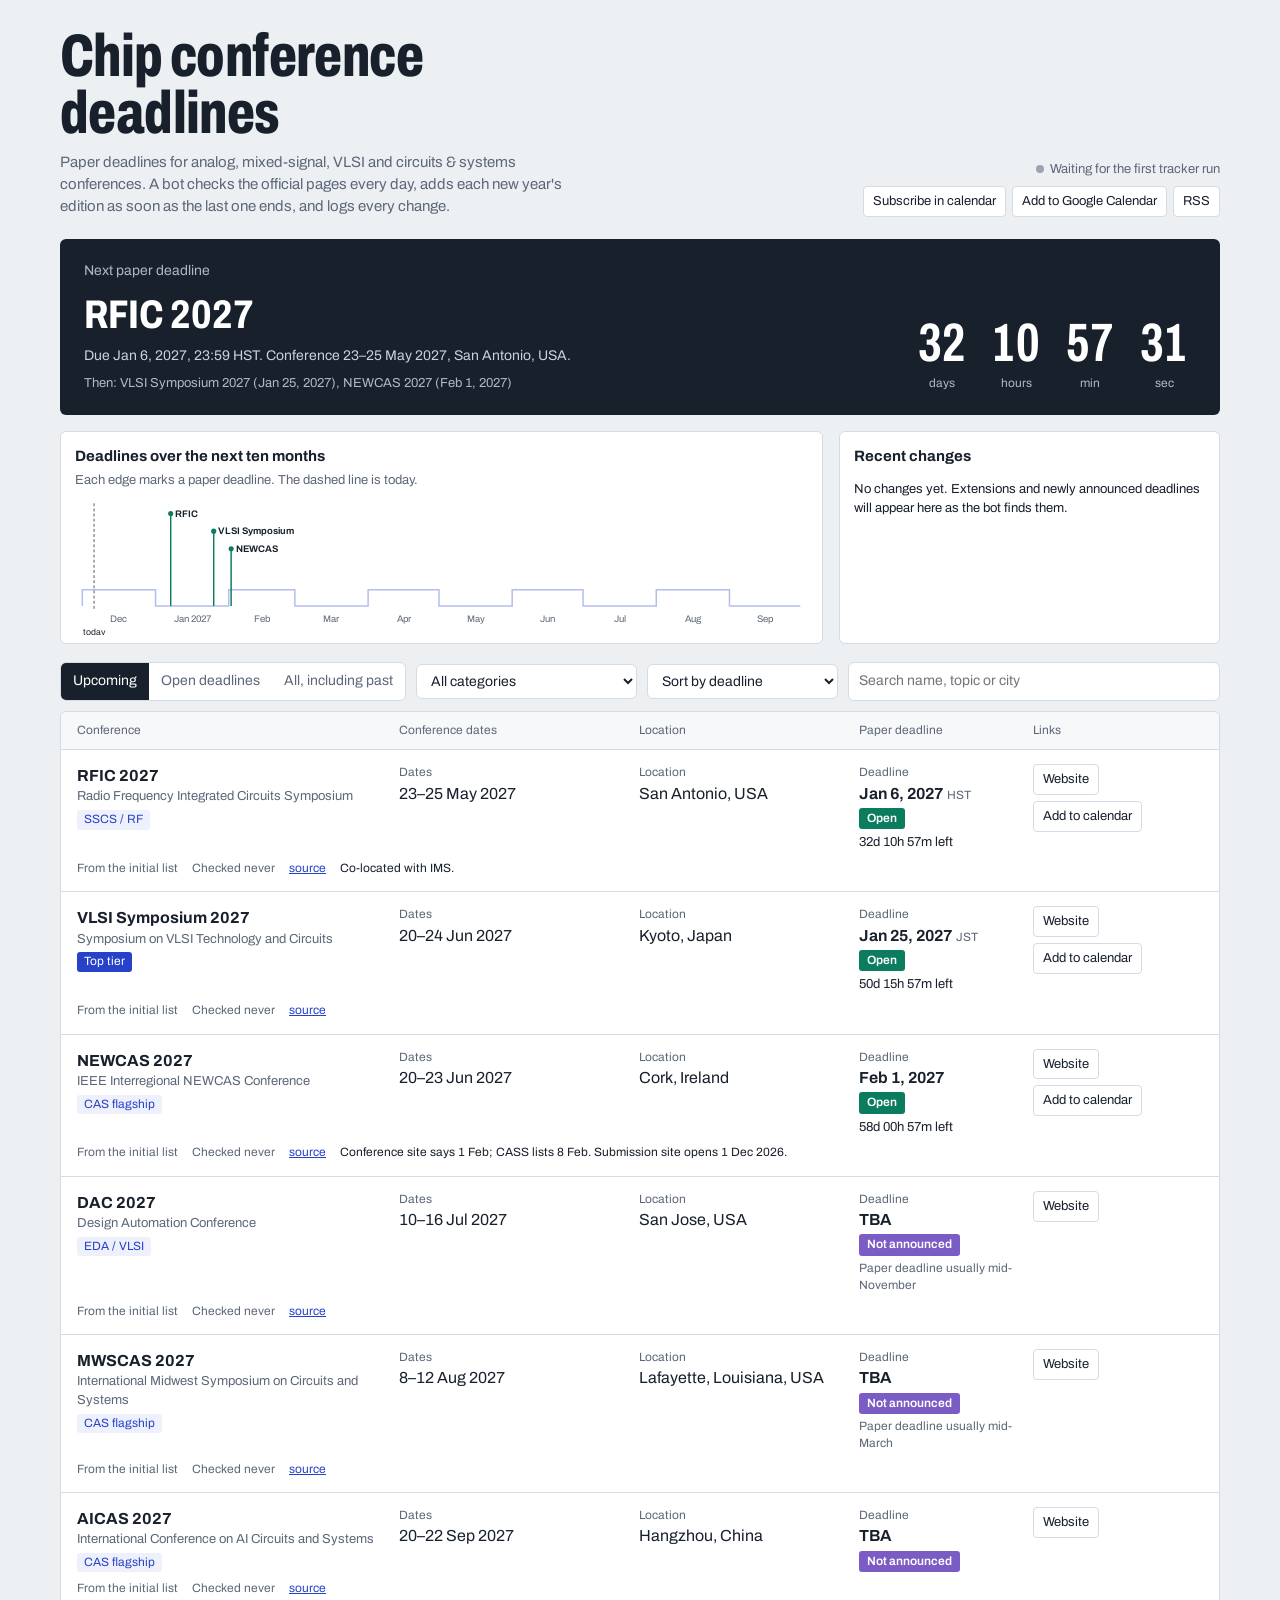
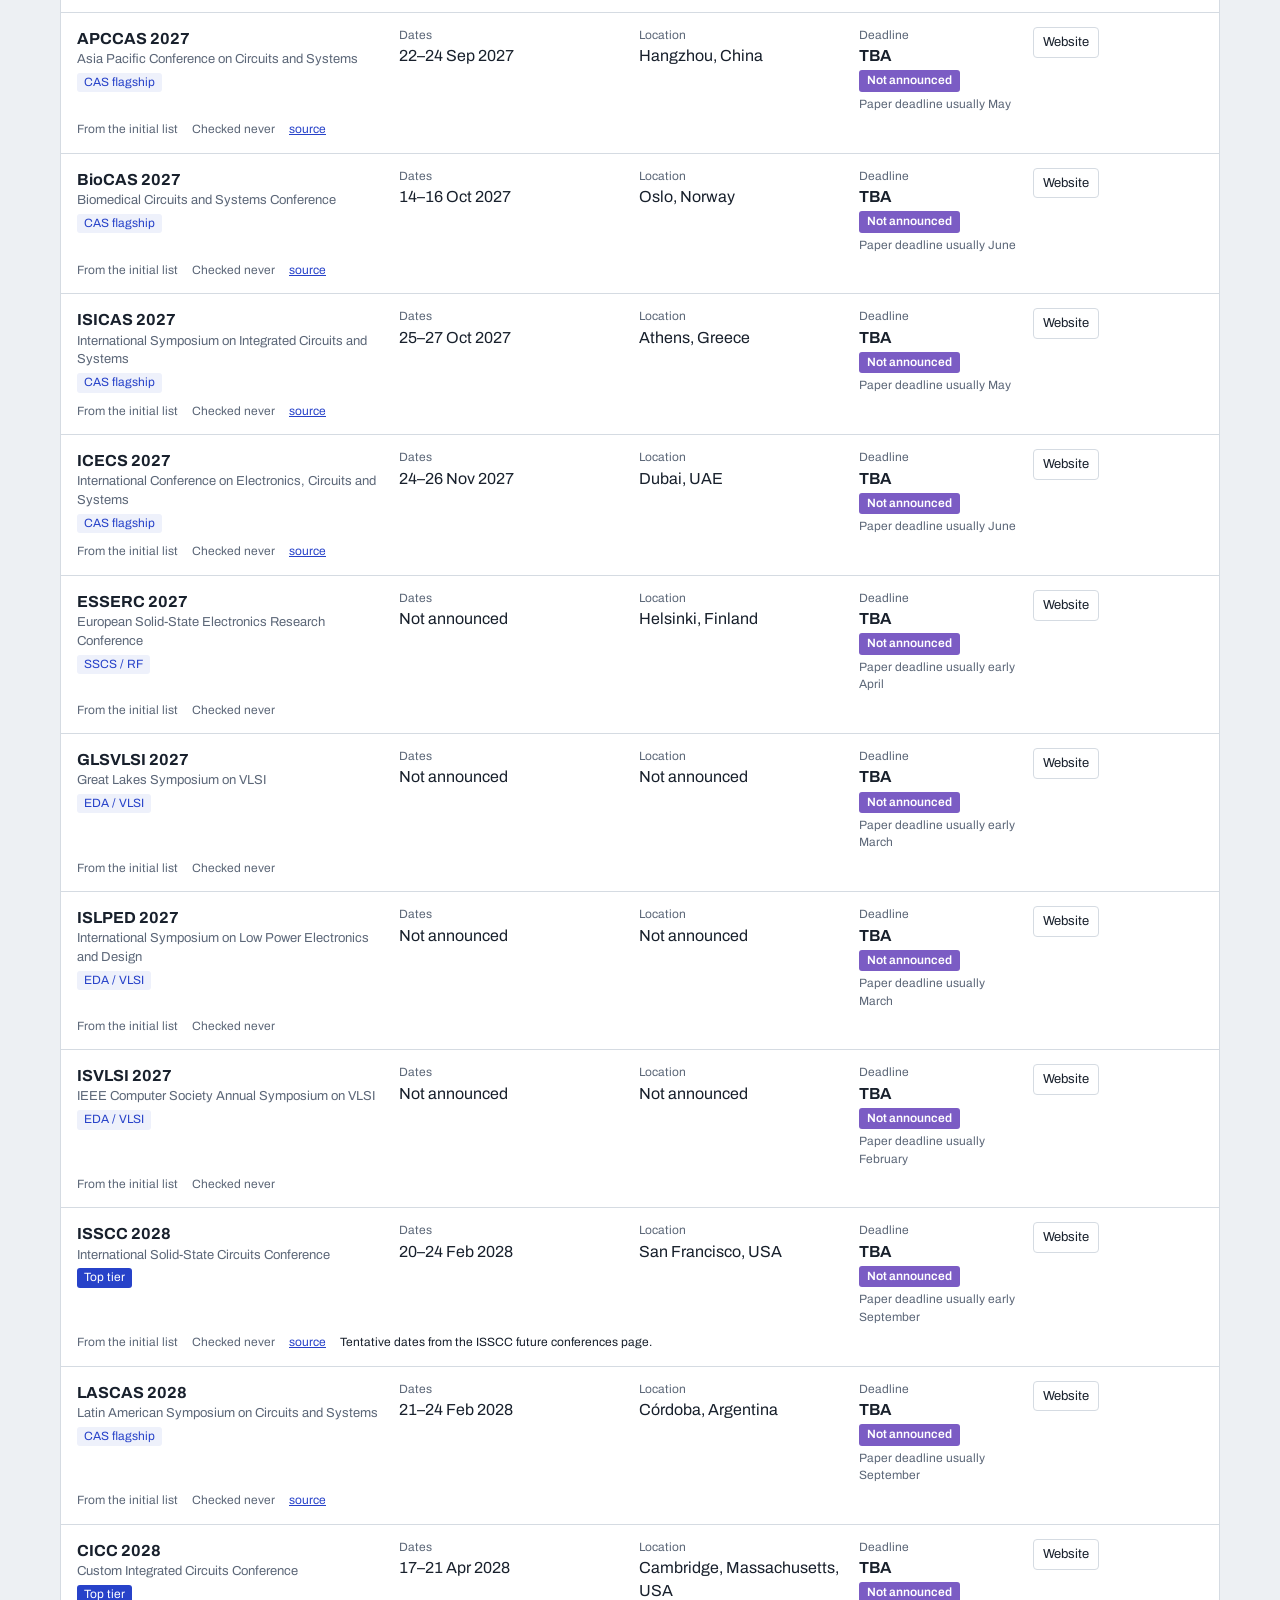
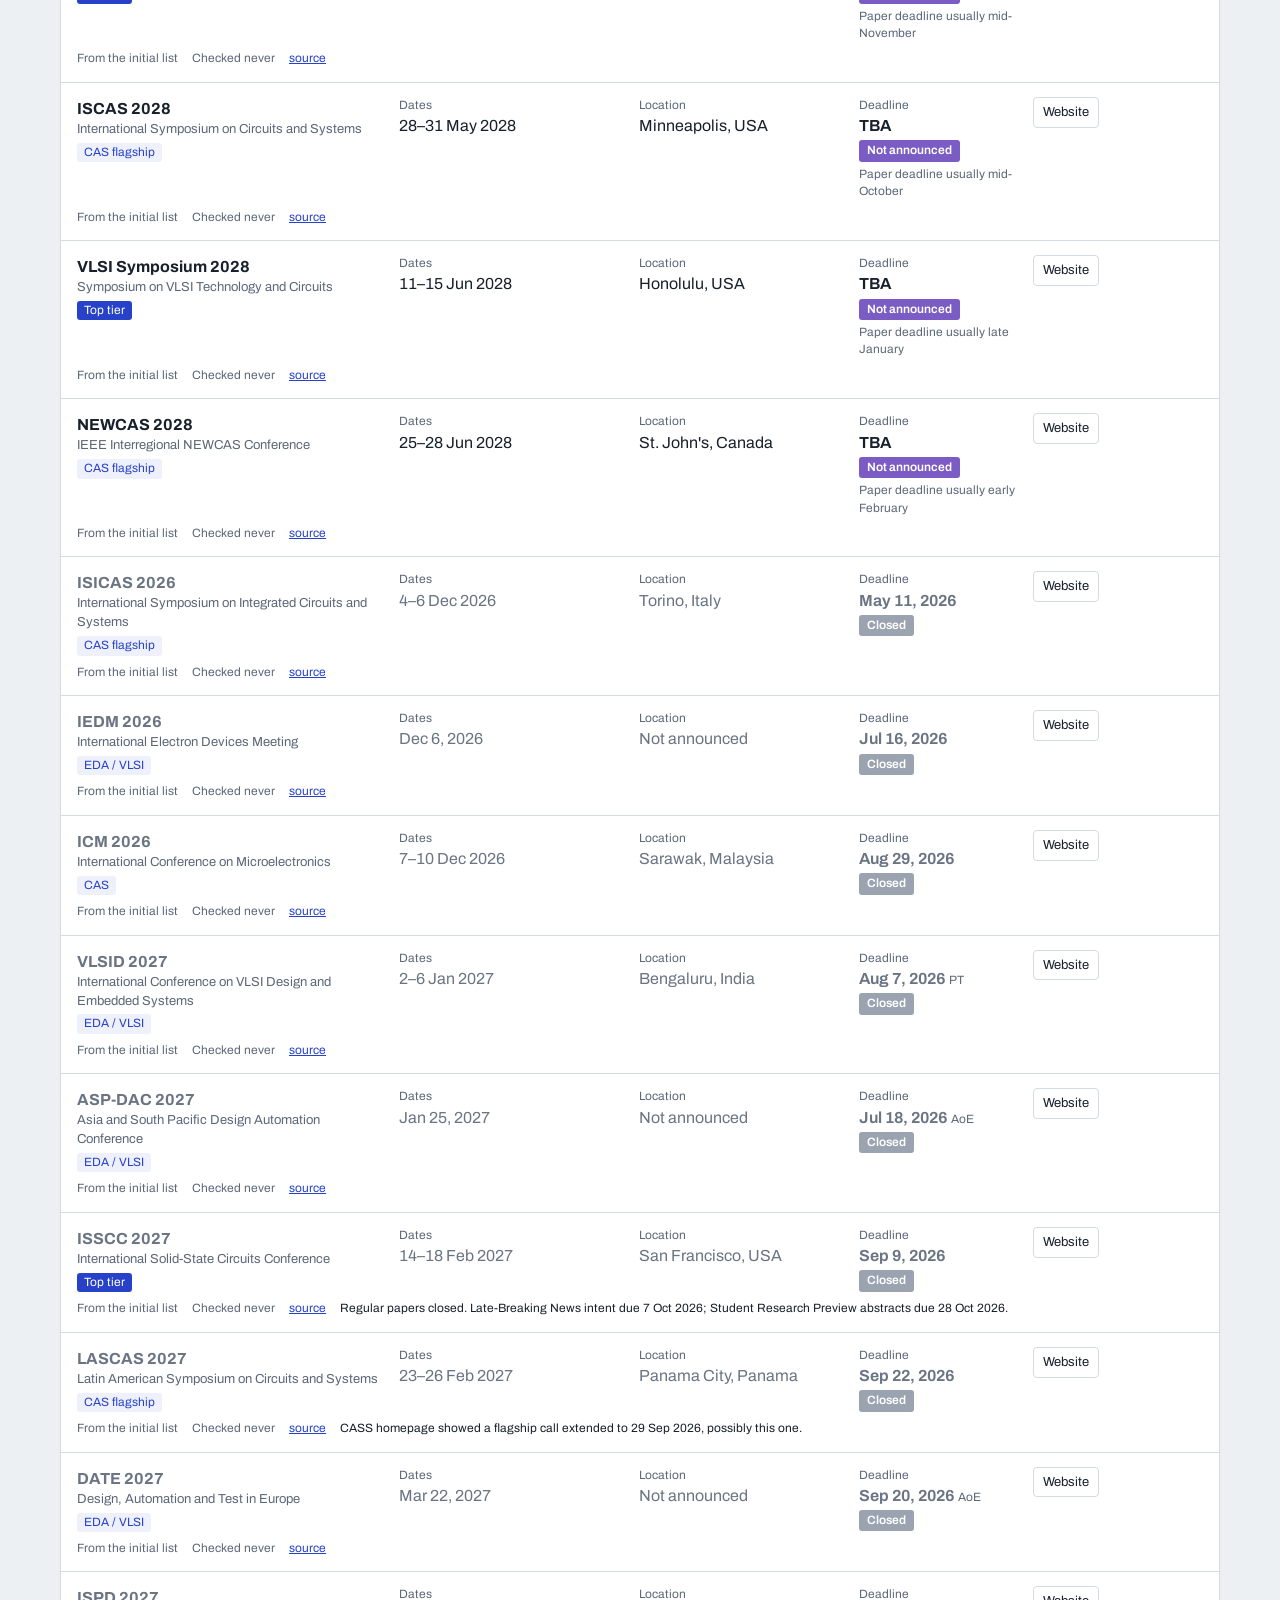
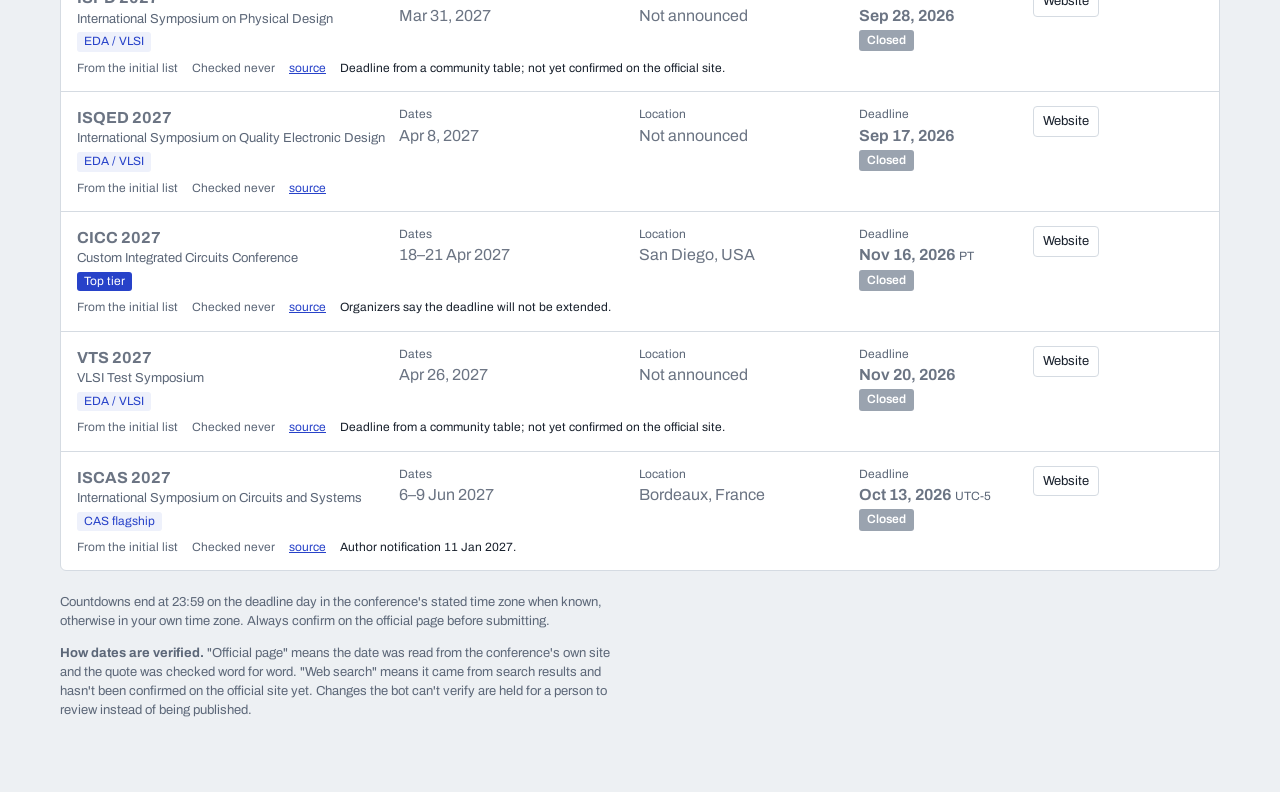
==== docs/index.html @ 9319b320 "Add conference tracker files" ====
<!doctype html>
<html lang="en">
<head>
  <meta charset="utf-8">
  <meta name="viewport" content="width=device-width, initial-scale=1">
  <title>Chip conference deadlines</title>
  <meta name="description" content="Live paper deadlines for analog, mixed-signal, VLSI and circuits & systems conferences: ISSCC, VLSI Symposium, CICC, ISCAS, BioCAS, AICAS, NEWCAS and more. Checked automatically every day.">
  <link rel="alternate" type="application/rss+xml" title="Deadline changes" href="feed.xml">
  <link rel="preconnect" href="https://fonts.googleapis.com">
  <link href="https://fonts.googleapis.com/css2?family=Archivo:wdth,wght@62..125,400..800&display=swap" rel="stylesheet">
  <link rel="stylesheet" href="assets/style.css">
  <script>
    // Optional: set your repository URL if the automatic detection doesn't work
    // (for example with a custom domain).
    window.TRACKER_CONFIG = { repo: "" };
  </script>
</head>
<body>
<div class="wrap">
  <header>
    <div>
      <h1>Chip conference<br>deadlines</h1>
      <p class="sub">Paper deadlines for analog, mixed-signal, VLSI and circuits &amp; systems conferences. A bot checks the official pages every day, adds each new year's edition as soon as the last one ends, and logs every change.</p>
    </div>
    <div class="monitor">
      <div id="health"><span class="dot"></span>Loading…</div>
      <div class="subscribe">
        <a id="subCal" href="deadlines.ics">Subscribe in calendar</a>
        <a id="subGcal" href="#" target="_blank" rel="noopener">Add to Google Calendar</a>
        <a href="feed.xml">RSS</a>
      </div>
    </div>
  </header>

  <section class="hero" id="hero" aria-live="off"></section>

  <div class="split">
    <section class="panel diagram">
      <h2>Deadlines over the next ten months</h2>
      <p>Each edge marks a paper deadline. The dashed line is today.</p>
      <div id="timeline"></div>
    </section>
    <section class="panel changes">
      <h2>Recent changes</h2>
      <ol id="changes"></ol>
    </section>
  </div>

  <div class="controls">
    <div class="seg" role="group" aria-label="Show">
      <button data-view="upcoming" aria-pressed="true">Upcoming</button>
      <button data-view="open" aria-pressed="false">Open deadlines</button>
      <button data-view="all" aria-pressed="false">All, including past</button>
    </div>
    <select id="catSel" aria-label="Category">
      <option value="">All categories</option>
      <option value="t1">Top tier (ISSCC, VLSI, CICC)</option>
      <option value="ssc">Other SSCS &amp; RF</option>
      <option value="casf">CAS flagships</option>
      <option value="cas">Other CAS</option>
      <option value="eda">EDA, VLSI, test &amp; devices</option>
    </select>
    <select id="sortSel" aria-label="Sort by">
      <option value="deadline">Sort by deadline</option>
      <option value="conf">Sort by conference date</option>
    </select>
    <input type="search" id="q" placeholder="Search name, topic or city">
  </div>

  <section class="list" id="list" aria-label="Conferences"><div class="empty">Loading conferences…</div></section>

  <footer>
    <p>Countdowns end at 23:59 on the deadline day in the conference's stated time zone when known, otherwise in your own time zone. Always confirm on the official page before submitting.</p>
    <p><b>How dates are verified.</b> "Official page" means the date was read from the conference's own site and the quote was checked word for word. "Web search" means it came from search results and hasn't been confirmed on the official site yet. Changes the bot can't verify are held for a person to review instead of being published.</p>
    <p id="repoLinks"></p>
  </footer>
</div>
<script src="assets/app.js"></script>
</body>
</html>
---- docs/assets/style.css ----
:root{
  --wafer:#EDF0F3; --sheet:#FFFFFF; --ink:#18202C; --muted:#5C6778; --rule:#D5DBE2;
  --via:#2742C9; --open:#0B7D5E; --soon:#B8860B; --shut:#9AA3AF; --tba:#7B5CC4; --warn:#B4412F;
}
*{box-sizing:border-box}
body{margin:0;background:var(--wafer);color:var(--ink);font-family:"Archivo",system-ui,-apple-system,"Segoe UI",sans-serif;font-variant-numeric:tabular-nums;line-height:1.45}
a{color:var(--via)}
.wrap{max-width:1200px;margin:0 auto;padding:28px 20px 60px}
header{display:flex;justify-content:space-between;align-items:flex-end;gap:18px;flex-wrap:wrap;margin-bottom:22px}
h1{font-stretch:72%;font-weight:800;font-size:clamp(36px,6vw,60px);line-height:.95;letter-spacing:-.01em;margin:0}
.sub{color:var(--muted);max-width:60ch;margin:10px 0 0;font-size:15px}
.monitor{font-size:13px;color:var(--muted);text-align:right}
#health{margin-bottom:8px}
#health b{color:var(--ink);font-weight:600}
.dot{display:inline-block;width:8px;height:8px;border-radius:50%;background:var(--shut);margin-right:6px;vertical-align:middle}
.dot.ok{background:var(--open)} .dot.stale{background:var(--warn)}
.subscribe{display:flex;gap:6px;justify-content:flex-end;flex-wrap:wrap}
.subscribe a{font-size:13px;padding:5px 9px;border:1px solid var(--rule);border-radius:4px;background:var(--sheet);color:var(--ink);text-decoration:none}
.subscribe a:hover{border-color:var(--ink)}

.hero{background:var(--ink);color:#fff;border-radius:6px;padding:22px 24px;display:grid;grid-template-columns:1fr auto;gap:18px;align-items:end;min-height:120px}
.hero .lead{font-size:14px;color:#AEB8C7}
.hero .name{font-stretch:80%;font-weight:750;font-size:clamp(26px,4vw,40px);margin:4px 0 2px}
.hero .meta{color:#C9D1DC;font-size:14px}
.hero .after{color:#AEB8C7;font-size:13px;margin-top:8px}
.clock{display:flex;gap:10px}
.clock div{text-align:center;min-width:64px}
.clock span{display:block;font-stretch:65%;font-weight:700;font-size:clamp(34px,5vw,54px);line-height:1}
.clock small{font-size:12px;color:#AEB8C7}

.split{display:grid;grid-template-columns:2fr 1fr;gap:16px;margin:16px 0}
.panel{background:var(--sheet);border:1px solid var(--rule);border-radius:6px;padding:14px 14px 8px}
.panel h2,.list-head h2{font-size:15px;font-weight:700;margin:0 0 4px}
.panel p{margin:0 0 6px;color:var(--muted);font-size:13px}
svg text{font-family:inherit}
.changes ol{list-style:none;margin:6px 0 0;padding:0;max-height:230px;overflow:auto}
.changes li{font-size:13px;padding:7px 0;border-top:1px solid var(--rule)}
.changes li:first-child{border-top:0}
.changes time{display:block;color:var(--muted);font-size:12px}
.kind{font-size:11px;font-weight:700;margin-right:4px}
.kind.extended{color:var(--soon)} .kind.announced{color:var(--open)} .kind.new-edition{color:var(--via)} .kind.changed{color:var(--warn)}

.controls{display:flex;flex-wrap:wrap;gap:10px;align-items:center;margin:18px 0 10px}
.seg{display:inline-flex;border:1px solid var(--rule);border-radius:6px;overflow:hidden;background:var(--sheet)}
.seg button{border:0;background:none;padding:8px 12px;font:inherit;font-size:14px;color:var(--muted);cursor:pointer}
.seg button[aria-pressed="true"]{background:var(--ink);color:#fff}
input[type=search],select{font:inherit;font-size:14px;padding:8px 10px;border:1px solid var(--rule);border-radius:6px;background:var(--sheet);color:var(--ink)}
input[type=search]{flex:1;min-width:180px}
button:focus-visible,input:focus-visible,select:focus-visible,a:focus-visible{outline:2px solid var(--via);outline-offset:2px}

.list{background:var(--sheet);border:1px solid var(--rule);border-radius:6px}
.row{display:grid;grid-template-columns:minmax(180px,1.5fr) 1.1fr 1fr 160px 170px;gap:14px;padding:14px 16px;border-top:1px solid var(--rule);align-items:start}
.row:first-child{border-top:0}
.row.headrow{font-size:12px;color:var(--muted);padding-top:10px;padding-bottom:10px;background:#F6F8FA;border-radius:6px 6px 0 0}
.row.closed{color:#6B7483}
.cname{font-weight:700;font-size:16px}
.cfull{font-size:13px;color:var(--muted)}
.tier{display:inline-block;font-size:12px;margin-top:4px;padding:1px 7px;border-radius:3px;background:#EEF1FB;color:var(--via)}
.tier.t1{background:var(--via);color:#fff}
.cell-l{font-size:12px;color:var(--muted)}
.dl{font-weight:650}
.tz{font-weight:400;color:var(--muted);font-size:12px;margin-left:4px}
.badge{display:inline-block;font-size:12px;font-weight:600;padding:2px 8px;border-radius:3px;color:#fff}
.b-open{background:var(--open)} .b-soon{background:var(--soon)} .b-closed{background:var(--shut)} .b-tba{background:var(--tba)}
.count{font-size:13px;margin-top:4px}
.hint{font-size:12px;color:var(--muted);margin-top:4px}
.acts{display:flex;flex-wrap:wrap;gap:6px}
.acts a{font-size:13px;padding:5px 9px;border:1px solid var(--rule);border-radius:4px;background:var(--sheet);color:var(--ink);text-decoration:none}
.acts a:hover{border-color:var(--ink)}
.meta-line{grid-column:1/-1;font-size:12px;color:var(--muted);margin-top:-6px;display:flex;flex-wrap:wrap;gap:4px 14px}
.meta-line .v-official-page,.meta-line .v-reviewed{color:var(--open)}
.meta-line .v-web-search,.meta-line .v-listing{color:var(--soon)}
.meta-line .v-seed,.meta-line .v-unverified{color:var(--muted)}
.note{color:var(--ink)}
.empty{padding:40px 16px;text-align:center;color:var(--muted)}
footer{margin-top:22px;font-size:13px;color:var(--muted);max-width:80ch}

@media (max-width:900px){
  .split{grid-template-columns:1fr}
  .hero{grid-template-columns:1fr}
  .monitor{text-align:left}
  .subscribe{justify-content:flex-start}
  .row{grid-template-columns:1fr 1fr}
  .row.headrow{display:none}
  .row > .c1,.row > .c5{grid-column:1/-1}
}
#timeline{overflow-x:auto;-webkit-overflow-scrolling:touch}
#timeline svg{min-width:680px;display:block}
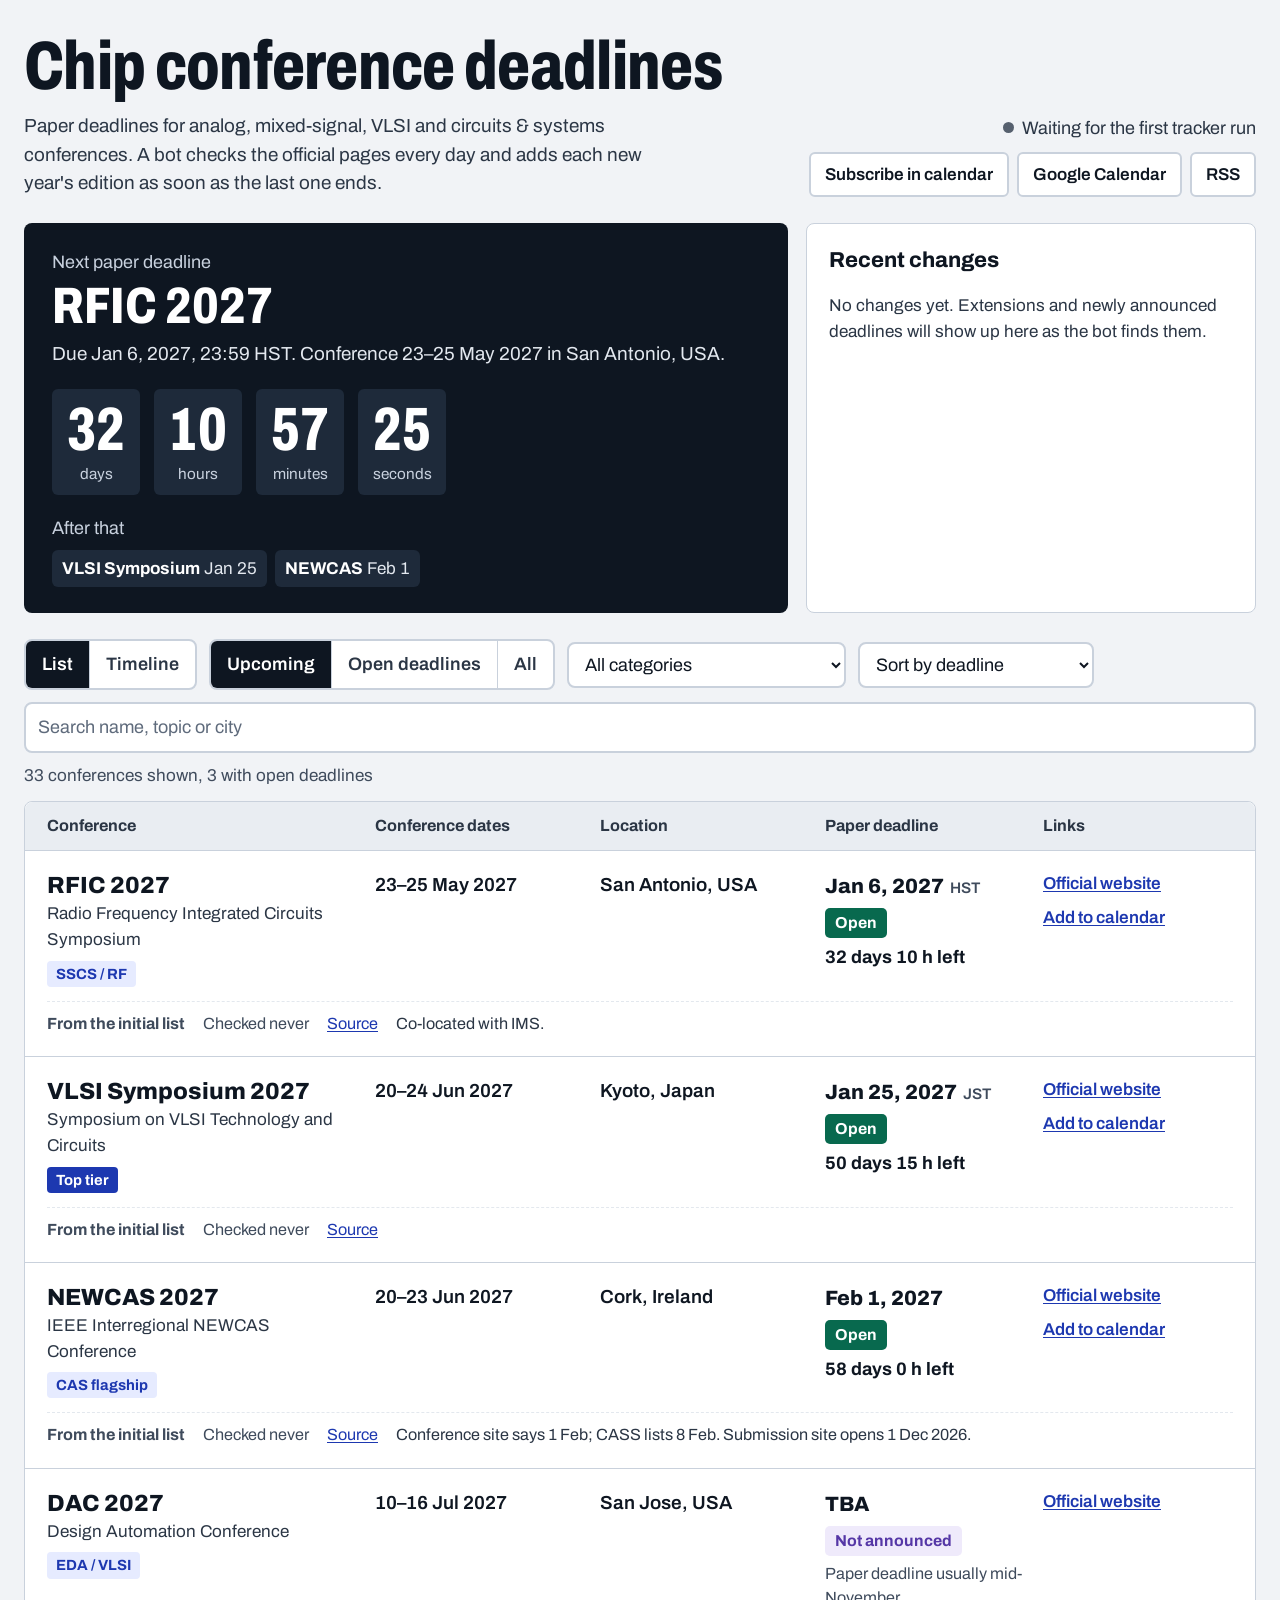
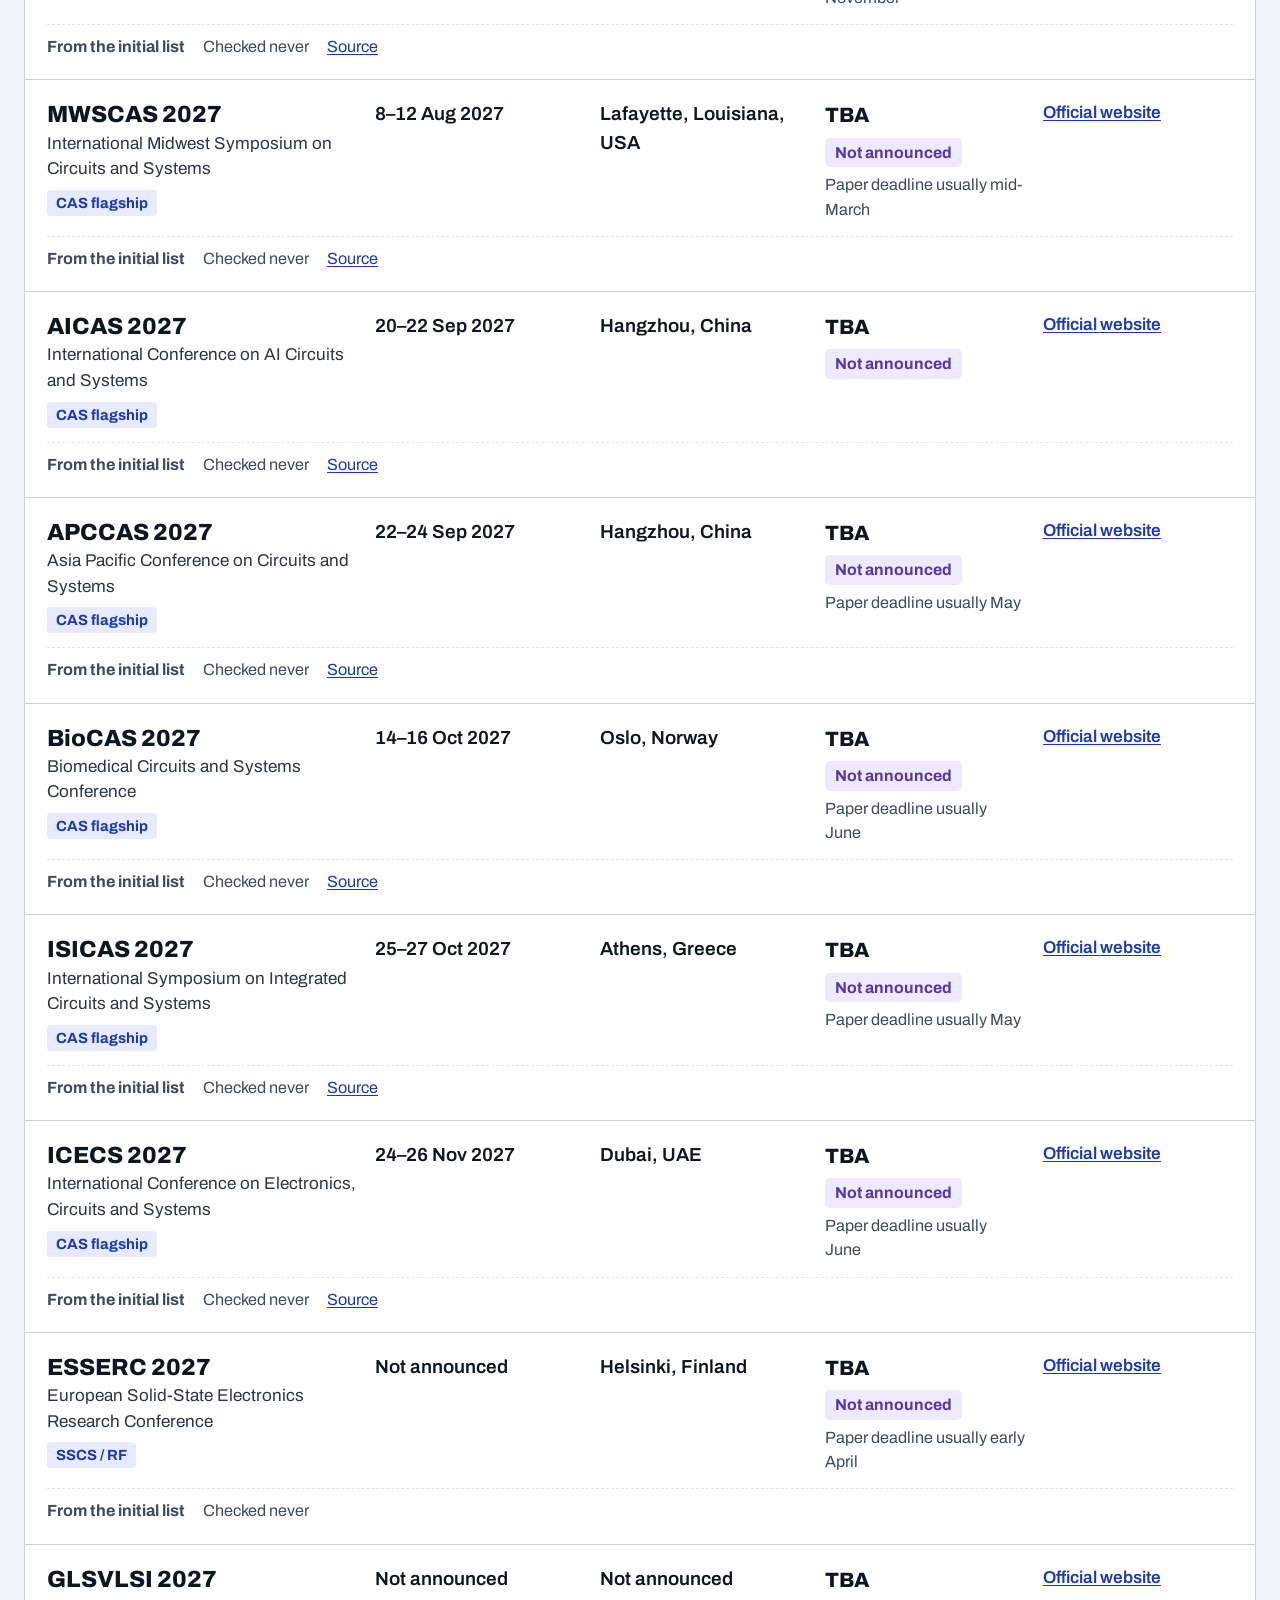
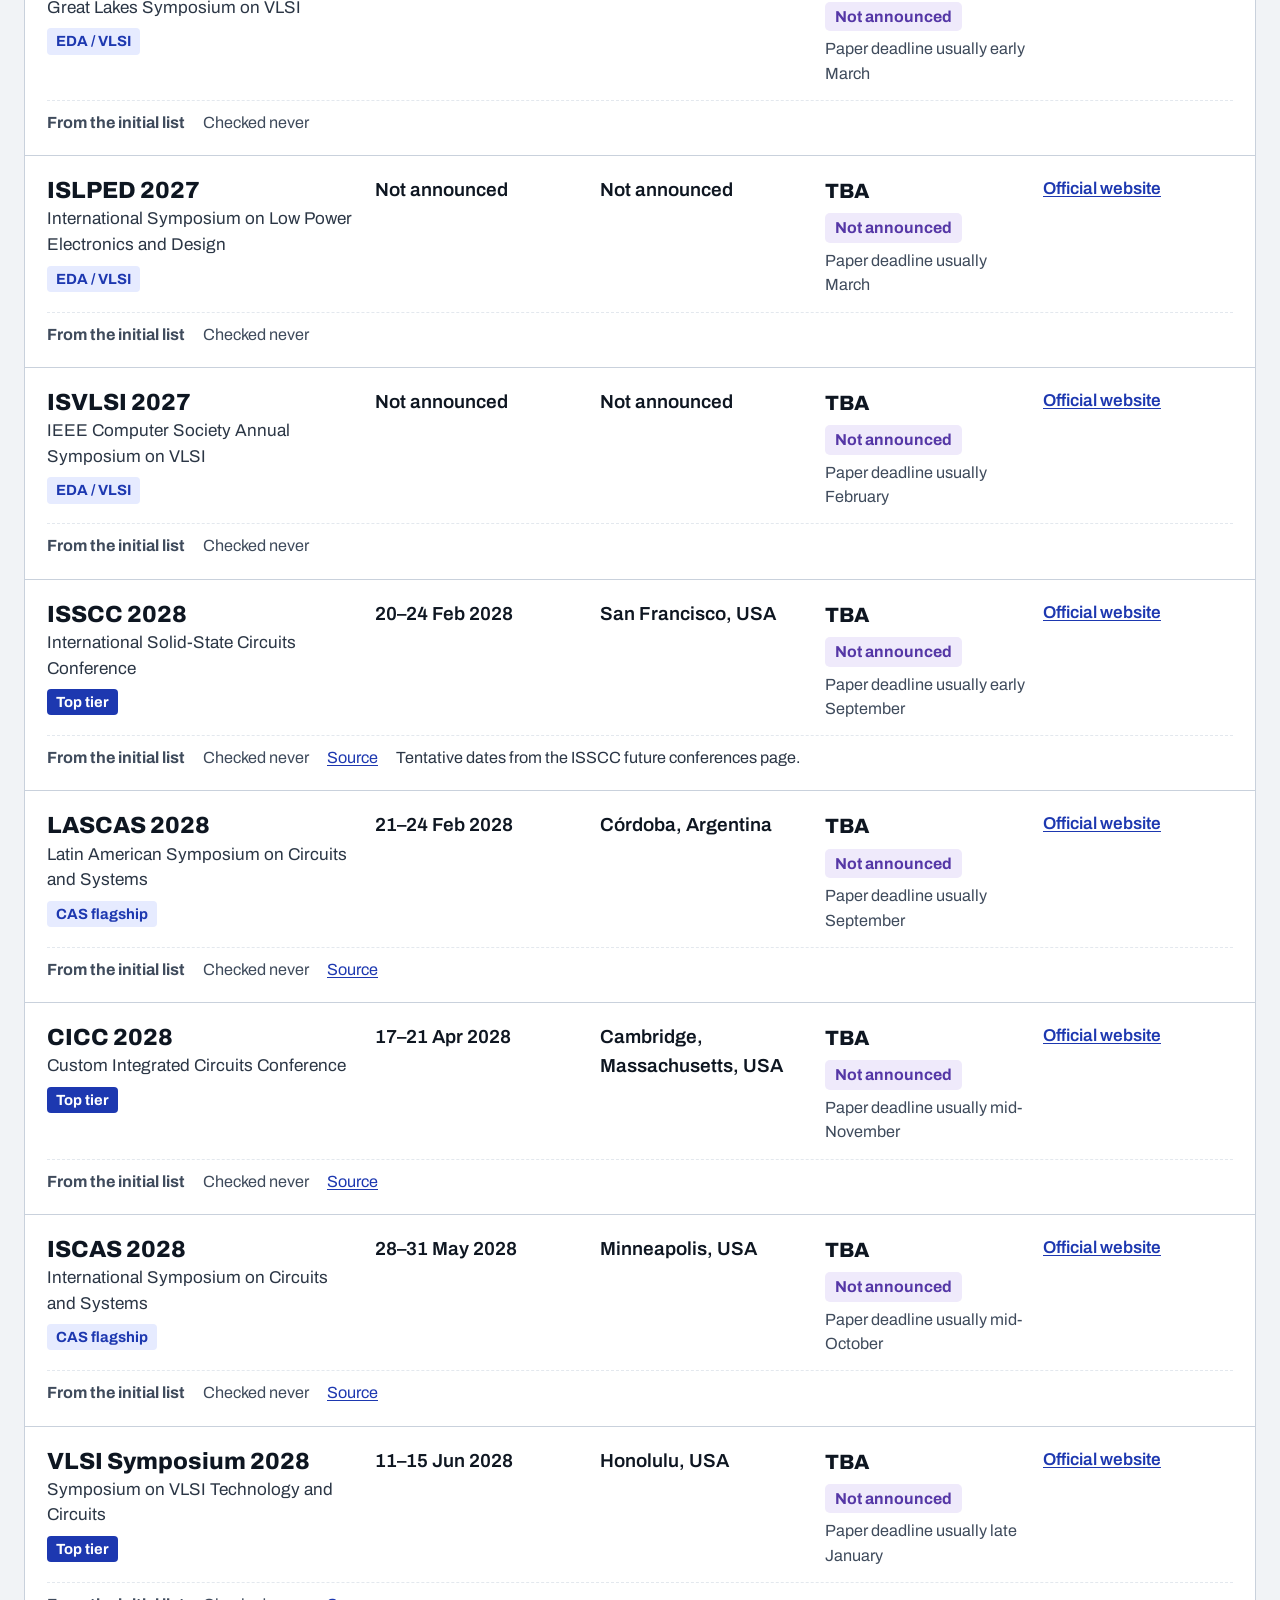
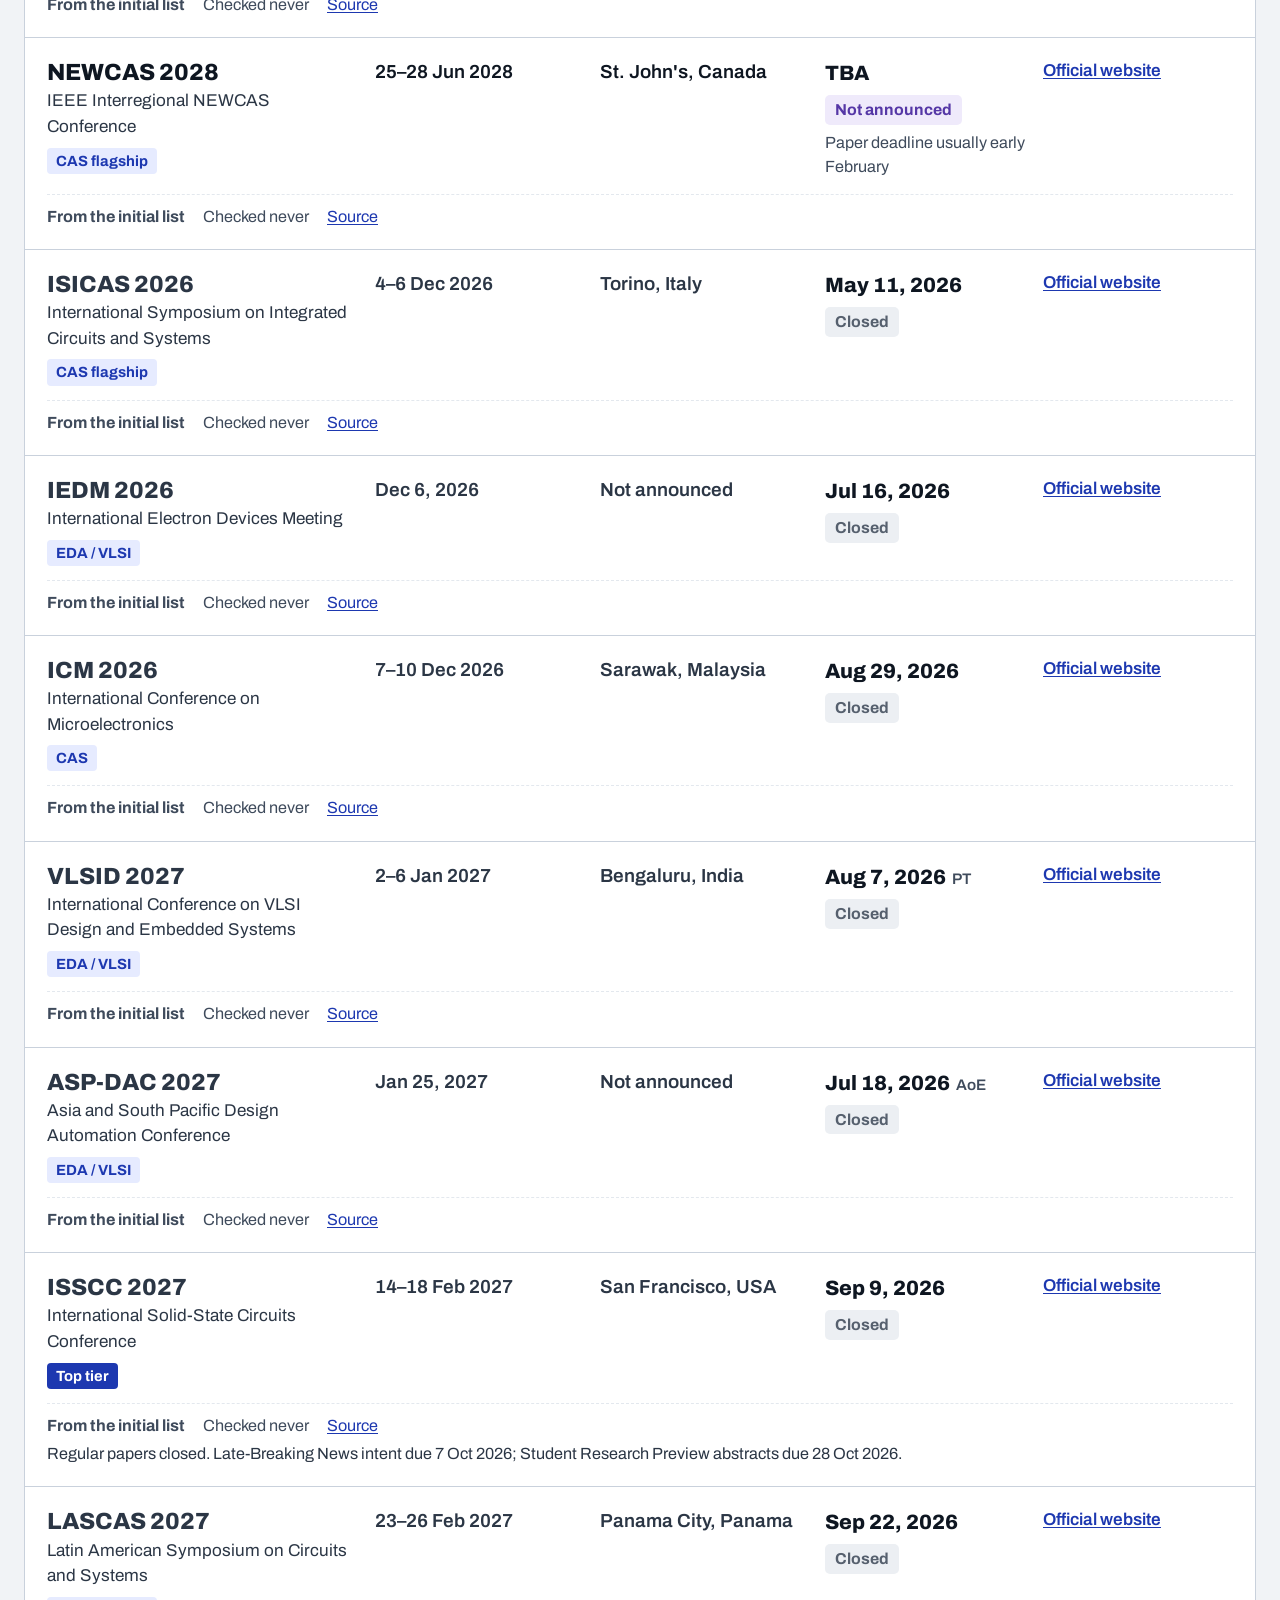
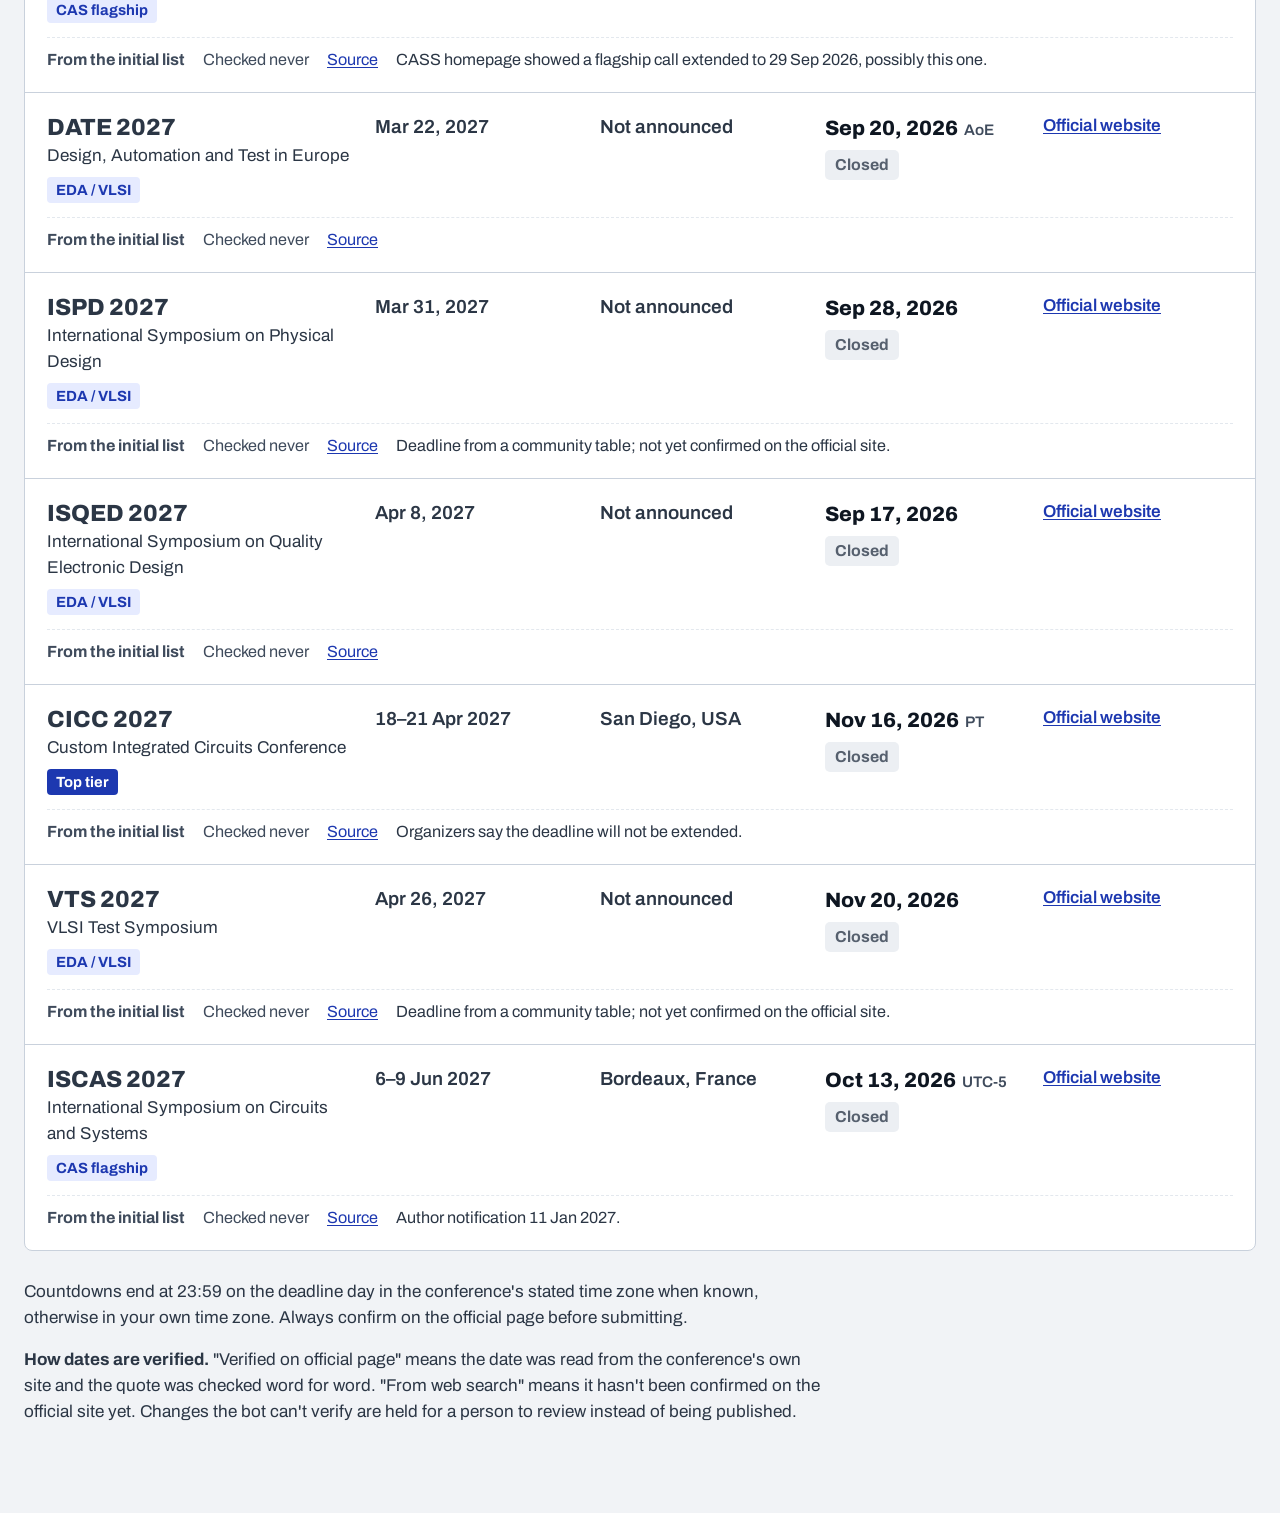
==== commit 513e87a6: "Update docs from site-update.zip" ====
--- a/docs/index.html
+++ b/docs/index.html
@@ -10,47 +10,43 @@
   <link href="https://fonts.googleapis.com/css2?family=Archivo:wdth,wght@62..125,400..800&display=swap" rel="stylesheet">
   <link rel="stylesheet" href="assets/style.css">
   <script>
-    // Optional: set your repository URL if the automatic detection doesn't work
-    // (for example with a custom domain).
+    // Optional: set your repository URL if automatic detection doesn't work (e.g. custom domain).
     window.TRACKER_CONFIG = { repo: "" };
   </script>
 </head>
 <body>
+<a class="skip" href="#content">Skip to conferences</a>
 <div class="wrap">
-  <header>
-    <div>
-      <h1>Chip conference<br>deadlines</h1>
-      <p class="sub">Paper deadlines for analog, mixed-signal, VLSI and circuits &amp; systems conferences. A bot checks the official pages every day, adds each new year's edition as soon as the last one ends, and logs every change.</p>
-    </div>
+  <header class="top">
+    <h1>Chip conference deadlines</h1>
+    <p class="sub">Paper deadlines for analog, mixed-signal, VLSI and circuits &amp; systems conferences. A bot checks the official pages every day and adds each new year's edition as soon as the last one ends.</p>
     <div class="monitor">
-      <div id="health"><span class="dot"></span>Loading…</div>
+      <p id="health"><span class="dot"></span>Loading…</p>
       <div class="subscribe">
-        <a id="subCal" href="deadlines.ics">Subscribe in calendar</a>
-        <a id="subGcal" href="#" target="_blank" rel="noopener">Add to Google Calendar</a>
-        <a href="feed.xml">RSS</a>
+        <a id="subCal" class="btn" href="deadlines.ics">Subscribe in calendar</a>
+        <a id="subGcal" class="btn" href="#" target="_blank" rel="noopener">Google Calendar</a>
+        <a class="btn" href="feed.xml">RSS</a>
       </div>
     </div>
   </header>
 
-  <section class="hero" id="hero" aria-live="off"></section>
-
-  <div class="split">
-    <section class="panel diagram">
-      <h2>Deadlines over the next ten months</h2>
-      <p>Each edge marks a paper deadline. The dashed line is today.</p>
-      <div id="timeline"></div>
-    </section>
-    <section class="panel changes">
+  <div class="top-grid">
+    <section class="hero" id="hero" aria-live="off"></section>
+    <section class="card changes">
       <h2>Recent changes</h2>
       <ol id="changes"></ol>
     </section>
   </div>
 
-  <div class="controls">
+  <div class="controls" id="content">
+    <div class="seg" role="group" aria-label="Layout">
+      <button data-layout="list" aria-pressed="true">List</button>
+      <button data-layout="timeline" aria-pressed="false">Timeline</button>
+    </div>
     <div class="seg" role="group" aria-label="Show">
       <button data-view="upcoming" aria-pressed="true">Upcoming</button>
       <button data-view="open" aria-pressed="false">Open deadlines</button>
-      <button data-view="all" aria-pressed="false">All, including past</button>
+      <button data-view="all" aria-pressed="false">All</button>
     </div>
     <select id="catSel" aria-label="Category">
       <option value="">All categories</option>
@@ -64,14 +60,16 @@
       <option value="deadline">Sort by deadline</option>
       <option value="conf">Sort by conference date</option>
     </select>
-    <input type="search" id="q" placeholder="Search name, topic or city">
+    <input type="search" id="q" placeholder="Search name, topic or city" aria-label="Search">
   </div>
+  <p class="count-line" id="countLine" aria-live="polite"></p>
 
-  <section class="list" id="list" aria-label="Conferences"><div class="empty">Loading conferences…</div></section>
+  <section id="listView" class="list" aria-label="Conference list"><div class="empty">Loading conferences…</div></section>
+  <section id="timelineView" class="card tl-card" aria-label="Conference timeline" hidden></section>
 
   <footer>
     <p>Countdowns end at 23:59 on the deadline day in the conference's stated time zone when known, otherwise in your own time zone. Always confirm on the official page before submitting.</p>
-    <p><b>How dates are verified.</b> "Official page" means the date was read from the conference's own site and the quote was checked word for word. "Web search" means it came from search results and hasn't been confirmed on the official site yet. Changes the bot can't verify are held for a person to review instead of being published.</p>
+    <p><strong>How dates are verified.</strong> "Verified on official page" means the date was read from the conference's own site and the quote was checked word for word. "From web search" means it hasn't been confirmed on the official site yet. Changes the bot can't verify are held for a person to review instead of being published.</p>
     <p id="repoLinks"></p>
   </footer>
 </div>
--- a/docs/assets/style.css
+++ b/docs/assets/style.css
@@ -1,88 +1,179 @@
+/* High-contrast palette: every text colour below meets WCAG AA (4.5:1) on its background. */
 :root{
-  --wafer:#EDF0F3; --sheet:#FFFFFF; --ink:#18202C; --muted:#5C6778; --rule:#D5DBE2;
-  --via:#2742C9; --open:#0B7D5E; --soon:#B8860B; --shut:#9AA3AF; --tba:#7B5CC4; --warn:#B4412F;
+  --bg:#F1F3F6; --card:#FFFFFF; --ink:#0E1621; --ink2:#2B3645; --muted:#3F4B5C; --rule:#C9D1DC; --rule2:#E3E8EE;
+  --accent:#1D38B0; --accent-bg:#E6EBFF;
+  --open:#08694E; --open-bg:#E3F4EE;
+  --soon:#8A5300; --soon-bg:#FFF1D1; --soon-mark:#C77700;
+  --closed:#56606E; --closed-bg:#ECEFF3;
+  --tba:#5537A6; --tba-bg:#EFEAFB;
+  --today:#C0251B;
+  --radius:8px;
 }
 *{box-sizing:border-box}
-body{margin:0;background:var(--wafer);color:var(--ink);font-family:"Archivo",system-ui,-apple-system,"Segoe UI",sans-serif;font-variant-numeric:tabular-nums;line-height:1.45}
-a{color:var(--via)}
-.wrap{max-width:1200px;margin:0 auto;padding:28px 20px 60px}
-header{display:flex;justify-content:space-between;align-items:flex-end;gap:18px;flex-wrap:wrap;margin-bottom:22px}
-h1{font-stretch:72%;font-weight:800;font-size:clamp(36px,6vw,60px);line-height:.95;letter-spacing:-.01em;margin:0}
-.sub{color:var(--muted);max-width:60ch;margin:10px 0 0;font-size:15px}
-.monitor{font-size:13px;color:var(--muted);text-align:right}
-#health{margin-bottom:8px}
-#health b{color:var(--ink);font-weight:600}
-.dot{display:inline-block;width:8px;height:8px;border-radius:50%;background:var(--shut);margin-right:6px;vertical-align:middle}
-.dot.ok{background:var(--open)} .dot.stale{background:var(--warn)}
-.subscribe{display:flex;gap:6px;justify-content:flex-end;flex-wrap:wrap}
-.subscribe a{font-size:13px;padding:5px 9px;border:1px solid var(--rule);border-radius:4px;background:var(--sheet);color:var(--ink);text-decoration:none}
-.subscribe a:hover{border-color:var(--ink)}
+html{font-size:18px}
+body{margin:0;background:var(--bg);color:var(--ink);font-family:"Archivo",system-ui,-apple-system,"Segoe UI",Roboto,sans-serif;
+  font-variant-numeric:tabular-nums;line-height:1.5;-webkit-font-smoothing:antialiased}
+a{color:var(--accent);text-underline-offset:2px}
+.skip{position:absolute;left:-999px;top:8px;background:var(--ink);color:#fff;padding:8px 12px;border-radius:6px;z-index:10}
+.skip:focus{left:8px}
+.wrap{max-width:1280px;margin:0 auto;padding:32px 24px 72px}
+button,input,select{font:inherit}
+:focus-visible{outline:3px solid var(--accent);outline-offset:2px}
 
-.hero{background:var(--ink);color:#fff;border-radius:6px;padding:22px 24px;display:grid;grid-template-columns:1fr auto;gap:18px;align-items:end;min-height:120px}
-.hero .lead{font-size:14px;color:#AEB8C7}
-.hero .name{font-stretch:80%;font-weight:750;font-size:clamp(26px,4vw,40px);margin:4px 0 2px}
-.hero .meta{color:#C9D1DC;font-size:14px}
-.hero .after{color:#AEB8C7;font-size:13px;margin-top:8px}
-.clock{display:flex;gap:10px}
-.clock div{text-align:center;min-width:64px}
-.clock span{display:block;font-stretch:65%;font-weight:700;font-size:clamp(34px,5vw,54px);line-height:1}
-.clock small{font-size:12px;color:#AEB8C7}
+/* ---------- header ---------- */
+.top{display:grid;grid-template-columns:1fr auto;column-gap:32px;row-gap:0;align-items:end;margin-bottom:26px}
+.top h1{grid-column:1/-1}
+h1{font-stretch:75%;font-weight:800;font-size:clamp(2.4rem,5.5vw,3.8rem);line-height:1;letter-spacing:-.01em;margin:0}
+.sub{color:var(--ink2);max-width:58ch;margin:12px 0 0;font-size:1.05rem}
+.monitor{text-align:right}
+#health{margin:0 0 10px;font-size:1rem;color:var(--ink2)}
+#health strong{color:var(--ink)}
+.dot{display:inline-block;width:11px;height:11px;border-radius:50%;background:var(--closed);margin-right:8px;vertical-align:1px}
+.dot.ok{background:var(--open)} .dot.stale{background:var(--today)}
+.subscribe{display:flex;gap:8px;justify-content:flex-end;flex-wrap:wrap}
+.btn{display:inline-block;font-size:.95rem;font-weight:600;padding:8px 14px;border:2px solid var(--rule);border-radius:6px;background:var(--card);color:var(--ink);text-decoration:none;white-space:nowrap}
+.btn:hover{border-color:var(--ink)}
 
-.split{display:grid;grid-template-columns:2fr 1fr;gap:16px;margin:16px 0}
-.panel{background:var(--sheet);border:1px solid var(--rule);border-radius:6px;padding:14px 14px 8px}
-.panel h2,.list-head h2{font-size:15px;font-weight:700;margin:0 0 4px}
-.panel p{margin:0 0 6px;color:var(--muted);font-size:13px}
-svg text{font-family:inherit}
-.changes ol{list-style:none;margin:6px 0 0;padding:0;max-height:230px;overflow:auto}
-.changes li{font-size:13px;padding:7px 0;border-top:1px solid var(--rule)}
+/* ---------- hero + changes ---------- */
+.top-grid{display:grid;grid-template-columns:minmax(0,1.7fr) minmax(0,1fr);gap:18px;margin-bottom:26px}
+.hero{background:var(--ink);color:#fff;border-radius:var(--radius);padding:26px 28px;display:flex;flex-direction:column;justify-content:space-between;gap:20px}
+.hero .lead{font-size:1rem;color:#C8D1DE;margin:0}
+.hero .name{font-stretch:80%;font-weight:800;font-size:clamp(2rem,4vw,2.9rem);line-height:1.05;margin:4px 0 6px}
+.hero .meta{color:#E3E8EF;font-size:1.05rem;margin:0}
+.clock{display:flex;gap:14px;flex-wrap:wrap}
+.clock div{background:#1E2A3A;border-radius:6px;padding:10px 12px 8px;min-width:88px;text-align:center}
+.clock span{display:block;font-stretch:70%;font-weight:800;font-size:clamp(2.4rem,5vw,3.4rem);line-height:1}
+.clock small{font-size:.85rem;color:#C8D1DE}
+.next{display:flex;flex-wrap:wrap;gap:8px;margin:0;padding:0;list-style:none}
+.next li{background:#1E2A3A;border-radius:6px;padding:6px 10px;font-size:.95rem;color:#E3E8EF}
+.next b{color:#fff}
+
+.card{background:var(--card);border:1px solid var(--rule);border-radius:var(--radius)}
+.changes{padding:20px 22px}
+.card h2{font-size:1.2rem;font-weight:750;margin:0 0 6px}
+.changes ol{list-style:none;margin:0;padding:0;max-height:300px;overflow:auto}
+.changes li{font-size:.95rem;padding:10px 0;border-top:1px solid var(--rule2);color:var(--ink2)}
 .changes li:first-child{border-top:0}
-.changes time{display:block;color:var(--muted);font-size:12px}
-.kind{font-size:11px;font-weight:700;margin-right:4px}
-.kind.extended{color:var(--soon)} .kind.announced{color:var(--open)} .kind.new-edition{color:var(--via)} .kind.changed{color:var(--warn)}
+.changes time{display:block;color:var(--muted);font-size:.85rem}
+.kind{display:inline-block;font-size:.78rem;font-weight:700;padding:1px 7px;border-radius:4px;margin-right:6px}
+.kind.extended{background:var(--soon-bg);color:var(--soon)} .kind.announced{background:var(--open-bg);color:var(--open)}
+.kind.new-edition{background:var(--accent-bg);color:var(--accent)} .kind.changed{background:#FDE8E6;color:var(--today)}
 
-.controls{display:flex;flex-wrap:wrap;gap:10px;align-items:center;margin:18px 0 10px}
-.seg{display:inline-flex;border:1px solid var(--rule);border-radius:6px;overflow:hidden;background:var(--sheet)}
-.seg button{border:0;background:none;padding:8px 12px;font:inherit;font-size:14px;color:var(--muted);cursor:pointer}
+/* ---------- controls ---------- */
+.controls{display:flex;flex-wrap:wrap;gap:12px;align-items:center;margin:0 0 10px}
+.seg{display:inline-flex;border:2px solid var(--rule);border-radius:8px;overflow:hidden;background:var(--card)}
+.seg button{border:0;background:none;padding:10px 16px;font-size:1rem;font-weight:600;color:var(--ink2);cursor:pointer}
+.seg button+button{border-left:1px solid var(--rule)}
+.seg button:hover{background:var(--bg)}
 .seg button[aria-pressed="true"]{background:var(--ink);color:#fff}
-input[type=search],select{font:inherit;font-size:14px;padding:8px 10px;border:1px solid var(--rule);border-radius:6px;background:var(--sheet);color:var(--ink)}
-input[type=search]{flex:1;min-width:180px}
-button:focus-visible,input:focus-visible,select:focus-visible,a:focus-visible{outline:2px solid var(--via);outline-offset:2px}
+select,input[type=search]{font-size:1rem;padding:10px 12px;border:2px solid var(--rule);border-radius:8px;background:var(--card);color:var(--ink)}
+input[type=search]{flex:1;min-width:220px}
+input::placeholder{color:#5F6B7C}
+.count-line{margin:0 0 12px;font-size:.95rem;color:var(--muted)}
 
-.list{background:var(--sheet);border:1px solid var(--rule);border-radius:6px}
-.row{display:grid;grid-template-columns:minmax(180px,1.5fr) 1.1fr 1fr 160px 170px;gap:14px;padding:14px 16px;border-top:1px solid var(--rule);align-items:start}
+/* ---------- list ---------- */
+.list{background:var(--card);border:1px solid var(--rule);border-radius:var(--radius)}
+.row{display:grid;grid-template-columns:minmax(220px,1.5fr) minmax(150px,1fr) minmax(140px,1fr) 200px 190px;gap:18px;padding:20px 22px;border-top:1px solid var(--rule);align-items:start}
 .row:first-child{border-top:0}
-.row.headrow{font-size:12px;color:var(--muted);padding-top:10px;padding-bottom:10px;background:#F6F8FA;border-radius:6px 6px 0 0}
-.row.closed{color:#6B7483}
-.cname{font-weight:700;font-size:16px}
-.cfull{font-size:13px;color:var(--muted)}
-.tier{display:inline-block;font-size:12px;margin-top:4px;padding:1px 7px;border-radius:3px;background:#EEF1FB;color:var(--via)}
-.tier.t1{background:var(--via);color:#fff}
-.cell-l{font-size:12px;color:var(--muted)}
-.dl{font-weight:650}
-.tz{font-weight:400;color:var(--muted);font-size:12px;margin-left:4px}
-.badge{display:inline-block;font-size:12px;font-weight:600;padding:2px 8px;border-radius:3px;color:#fff}
-.b-open{background:var(--open)} .b-soon{background:var(--soon)} .b-closed{background:var(--shut)} .b-tba{background:var(--tba)}
-.count{font-size:13px;margin-top:4px}
-.hint{font-size:12px;color:var(--muted);margin-top:4px}
-.acts{display:flex;flex-wrap:wrap;gap:6px}
-.acts a{font-size:13px;padding:5px 9px;border:1px solid var(--rule);border-radius:4px;background:var(--sheet);color:var(--ink);text-decoration:none}
-.acts a:hover{border-color:var(--ink)}
-.meta-line{grid-column:1/-1;font-size:12px;color:var(--muted);margin-top:-6px;display:flex;flex-wrap:wrap;gap:4px 14px}
-.meta-line .v-official-page,.meta-line .v-reviewed{color:var(--open)}
-.meta-line .v-web-search,.meta-line .v-listing{color:var(--soon)}
-.meta-line .v-seed,.meta-line .v-unverified{color:var(--muted)}
-.note{color:var(--ink)}
-.empty{padding:40px 16px;text-align:center;color:var(--muted)}
-footer{margin-top:22px;font-size:13px;color:var(--muted);max-width:80ch}
+.row.headrow{font-size:.9rem;font-weight:700;color:var(--ink2);padding:12px 22px;background:#E9EDF2;border-radius:var(--radius) var(--radius) 0 0}
+.row.closed .cname,.row.closed .val{color:var(--ink2)}
+.cname{font-weight:800;font-size:1.3rem;line-height:1.2}
+.cfull{font-size:.95rem;color:var(--ink2);margin-top:2px}
+.tier{display:inline-block;font-size:.82rem;font-weight:700;margin-top:8px;padding:2px 9px;border-radius:4px;background:var(--accent-bg);color:var(--accent)}
+.tier.t1{background:var(--accent);color:#fff}
+.lbl{display:none;font-size:.82rem;font-weight:600;color:var(--muted);margin-bottom:2px}
+.val{font-size:1.05rem;font-weight:600}
+.dl{font-size:1.15rem;font-weight:800}
+.tz{white-space:nowrap;font-weight:600;color:var(--muted);font-size:.85rem;margin-left:6px}
+.badge{display:inline-block;font-size:.88rem;font-weight:700;padding:3px 10px;border-radius:5px;margin-top:6px}
+.b-open{background:var(--open);color:#fff} .b-soon{background:var(--soon-bg);color:var(--soon);box-shadow:inset 0 0 0 2px var(--soon-mark)}
+.b-closed{background:var(--closed-bg);color:var(--closed)} .b-tba{background:var(--tba-bg);color:var(--tba)}
+.count{font-size:1rem;font-weight:700;margin-top:6px;color:var(--ink)}
+.row.soon .count{color:var(--soon)}
+.hint{font-size:.9rem;color:var(--muted);margin-top:6px}
+.acts{display:flex;flex-direction:column;align-items:flex-start;gap:8px}
+.acts a{font-size:.95rem;font-weight:600}
+.meta-line{grid-column:1/-1;font-size:.9rem;color:var(--muted);display:flex;flex-wrap:wrap;gap:4px 18px;margin-top:-4px;padding-top:10px;border-top:1px dashed var(--rule2)}
+.v{font-weight:700}
+.v-official-page,.v-reviewed,.v-manual{color:var(--open)}
+.v-web-search,.v-listing{color:var(--soon)}
+.v-seed,.v-unverified{color:var(--muted)}
+.note{color:var(--ink2)}
+.empty{padding:48px 20px;text-align:center;color:var(--ink2);font-size:1.05rem}
 
-@media (max-width:900px){
-  .split{grid-template-columns:1fr}
-  .hero{grid-template-columns:1fr}
+/* ---------- timeline ---------- */
+.tl-card{padding:18px 0 8px}
+.tl-top{display:flex;justify-content:space-between;align-items:flex-end;flex-wrap:wrap;gap:12px;padding:0 22px 14px}
+.legend{display:flex;flex-wrap:wrap;gap:6px 20px;font-size:.92rem;color:var(--ink2);margin:0;padding:0;list-style:none}
+.legend li{display:flex;align-items:center;gap:8px}
+.lg-dl{width:13px;height:13px;background:var(--open);transform:rotate(45deg);border-radius:2px}
+.lg-wait{width:28px;border-top:3px dotted #8B95A4}
+.lg-conf{width:28px;height:12px;background:var(--accent);border-radius:3px}
+.lg-today{width:3px;height:16px;background:var(--today)}
+.tl-scroll{overflow-x:auto;-webkit-overflow-scrolling:touch}
+.tl{--lab:250px;position:relative;min-width:960px}
+.tl-head,.tl-row{display:grid;grid-template-columns:var(--lab) 1fr}
+.tl-head{position:sticky;top:0;z-index:3;background:var(--card);border-bottom:2px solid var(--rule)}
+.tl-head .corner{position:sticky;left:0;background:var(--card);z-index:4;padding:8px 22px;font-size:.85rem;font-weight:700;color:var(--muted)}
+.tl-months{position:relative;height:44px}
+.tl-month{position:absolute;top:0;bottom:0;padding:6px 0 0 8px;font-size:.92rem;font-weight:700;color:var(--ink2);border-left:1px solid var(--rule);white-space:nowrap;overflow:hidden}
+.tl-month small{display:block;font-size:.75rem;font-weight:600;color:var(--muted)}
+.tl-body{position:relative}
+.tl-grid{position:absolute;top:0;bottom:0;left:var(--lab);right:0;pointer-events:none}
+.tl-grid i{position:absolute;top:0;bottom:0;border-left:1px solid var(--rule2)}
+.tl-grid i.yr{border-left:2px solid var(--rule)}
+.tl-now{position:absolute;top:0;bottom:0;width:0;border-left:3px solid var(--today);z-index:2}
+.tl-now-tag{position:absolute;bottom:4px;transform:translateX(-50%);font-size:.78rem;font-weight:800;color:#fff;background:var(--today);padding:1px 7px;border-radius:4px;white-space:nowrap;z-index:2}
+.tl-row{min-height:64px;border-bottom:1px solid var(--rule2)}
+.tl-row:hover{background:#F6F8FB}
+.tl-row:hover .tl-label{background:#F6F8FB}
+.tl-label{position:sticky;left:0;z-index:1;background:var(--card);padding:10px 14px 10px 22px;border-right:1px solid var(--rule);display:flex;flex-direction:column;justify-content:center}
+.tl-label b{font-size:1.05rem;font-weight:800;line-height:1.2}
+.tl-label span{font-size:.85rem;color:var(--ink2);margin-top:2px}
+.tl-row.s-closed .tl-label b{color:var(--ink2)}
+.tl-track{position:relative}
+.tl-wait{position:absolute;top:50%;border-top:3px dotted #8B95A4;transform:translateY(-1.5px)}
+.tl-dl{position:absolute;top:50%;width:18px;height:18px;margin:-9px 0 0 -9px;transform:rotate(45deg);border-radius:3px;background:var(--open);border:2px solid #fff;box-shadow:0 0 0 1px var(--open);z-index:1}
+.s-soon .tl-dl{background:var(--soon-mark);box-shadow:0 0 0 1px var(--soon-mark)}
+.s-closed .tl-dl{background:#9AA3B0;box-shadow:0 0 0 1px #9AA3B0}
+.tl-conf{position:absolute;top:50%;height:22px;margin-top:-11px;background:var(--accent);border-radius:4px;min-width:8px}
+.s-closed .tl-conf{background:#4A62C9}
+.tl-txt{position:absolute;top:50%;transform:translateY(-50%);font-size:.85rem;font-weight:700;color:var(--ink);white-space:nowrap;background:rgba(255,255,255,.92);padding:1px 5px;border-radius:3px}
+.tl-txt.dlt{margin-top:-19px;transform:none;top:50%}
+.tl-txt.left{transform:translate(-100%,-50%)}
+.tl-txt.dlt.left{transform:translateX(-100%)}
+.tl-more{position:absolute;right:6px;top:50%;transform:translateY(-50%);font-size:.85rem;font-weight:700;color:var(--accent)}
+.tl-foot{padding:12px 22px 6px;font-size:.92rem;color:var(--muted);margin:0}
+
+footer{margin-top:28px;font-size:.95rem;color:var(--ink2);max-width:80ch}
+
+/* ---------- responsive ---------- */
+@media (max-width:1000px){
+  .top-grid{grid-template-columns:1fr}
+  .top{grid-template-columns:1fr}
+  .monitor{text-align:left;margin-top:16px}
+  .subscribe{justify-content:flex-start}
+  .row{grid-template-columns:1fr 1fr;gap:14px 18px}
+  .row.headrow{display:none}
+  .lbl{display:block}
+  .row>.c1,.row>.c5{grid-column:1/-1}
+  .acts{flex-direction:row;flex-wrap:wrap;gap:8px 18px}
+}
+@media (max-width:640px){
+  html{font-size:17px}
+  .wrap{padding:22px 14px 56px}
   .monitor{text-align:left}
   .subscribe{justify-content:flex-start}
-  .row{grid-template-columns:1fr 1fr}
-  .row.headrow{display:none}
-  .row > .c1,.row > .c5{grid-column:1/-1}
+  .clock{gap:8px;flex-wrap:nowrap}
+  .clock div{min-width:0;flex:1;padding:8px 4px 6px}
+  .clock span{font-size:2.2rem}
+  .clock small{font-size:.75rem}
+  .hero{padding:22px 18px}
+  .tl{--lab:150px}
+  .tl-label{padding-left:12px}
+  .tl-label b{font-size:.95rem}
+  .tl-label span{font-size:.8rem}
+  .controls .seg{width:100%}
+  .controls .seg button{flex:1}
 }
-#timeline{overflow-x:auto;-webkit-overflow-scrolling:touch}
-#timeline svg{min-width:680px;display:block}
+@media (prefers-reduced-motion:reduce){*{scroll-behavior:auto}}
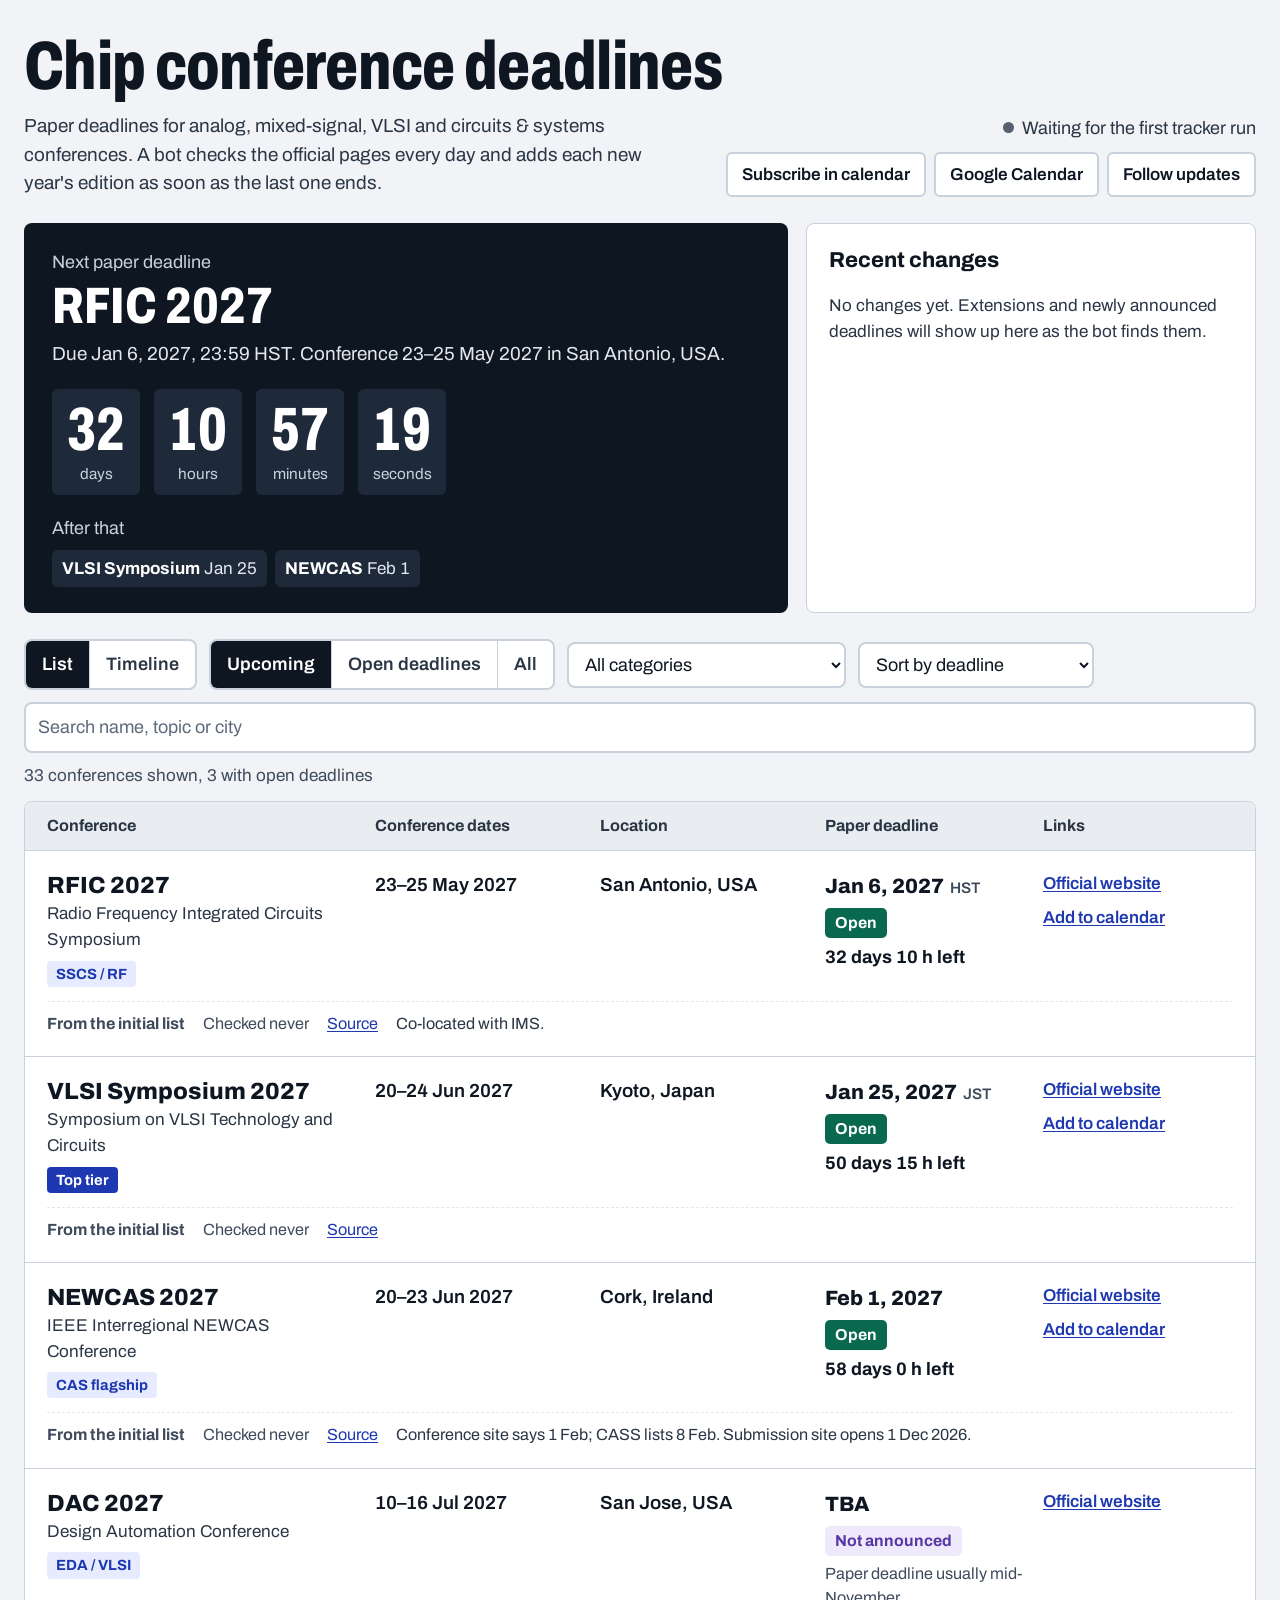
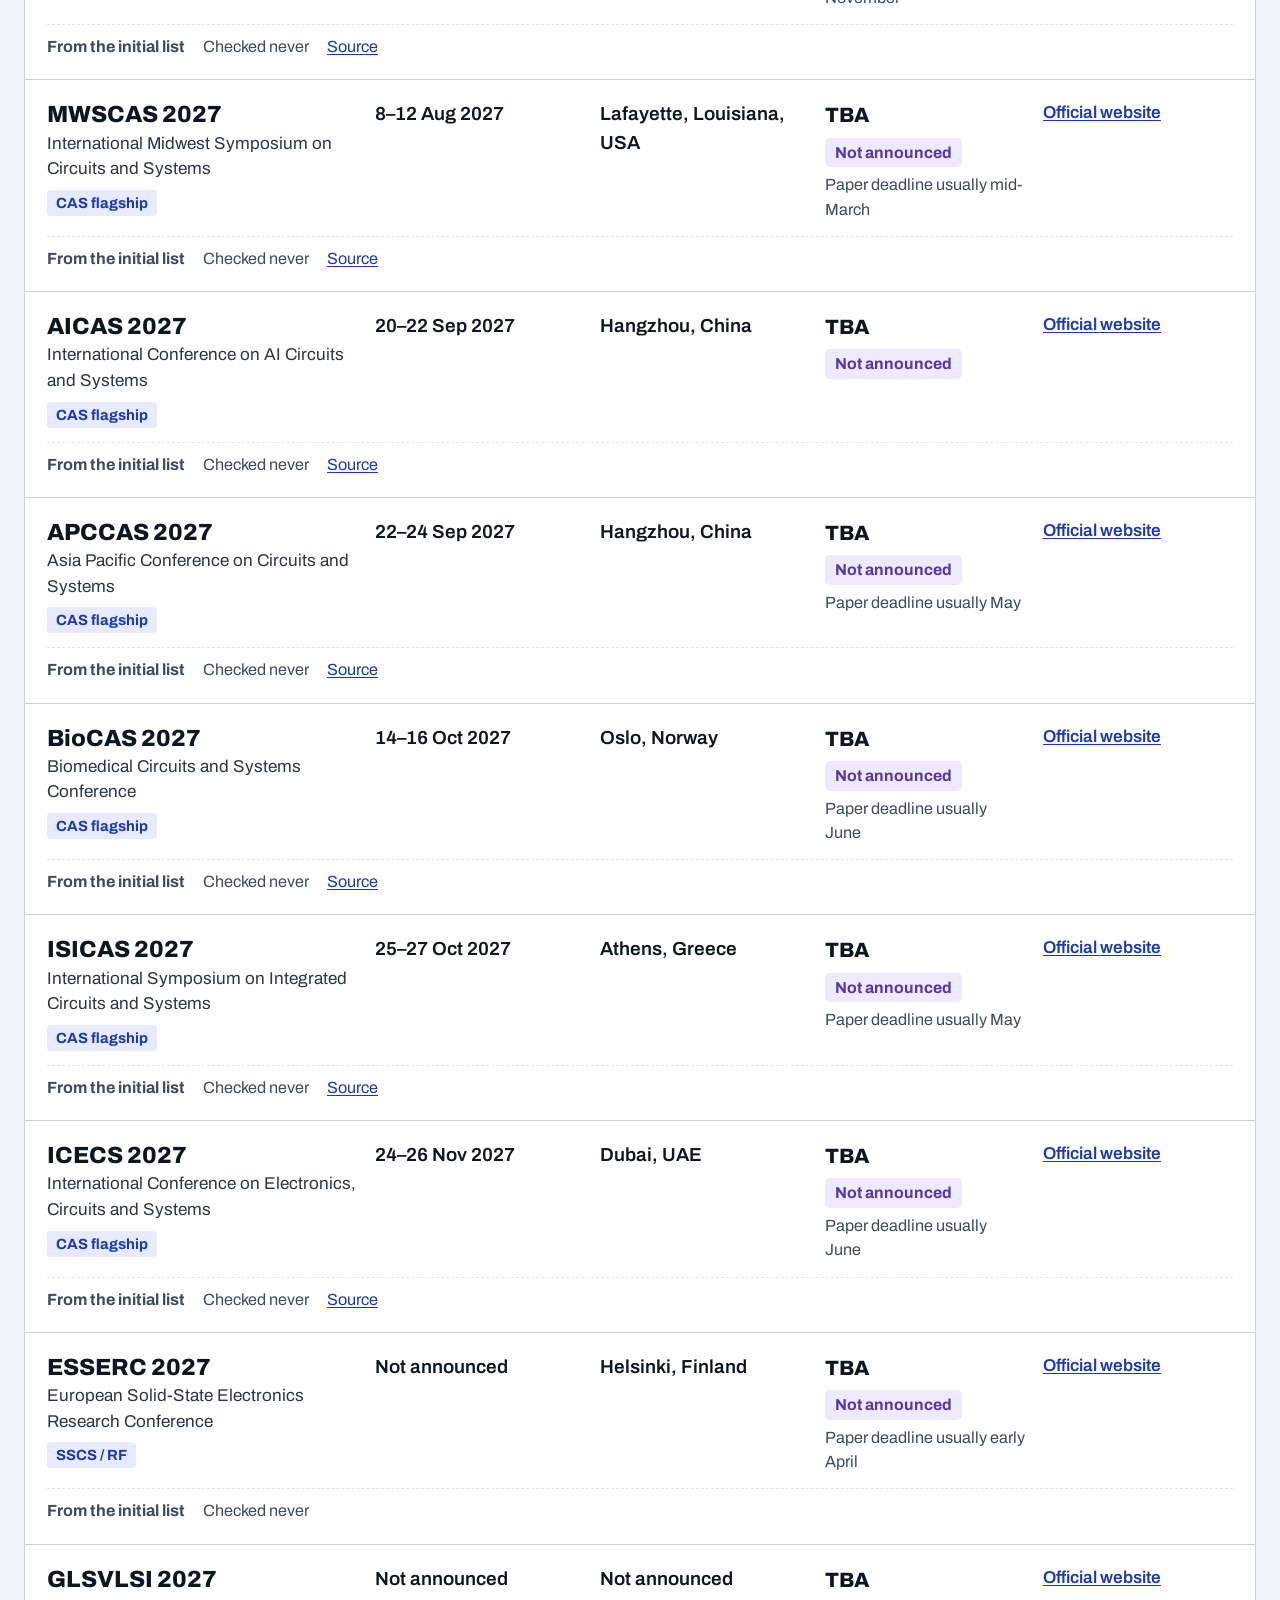
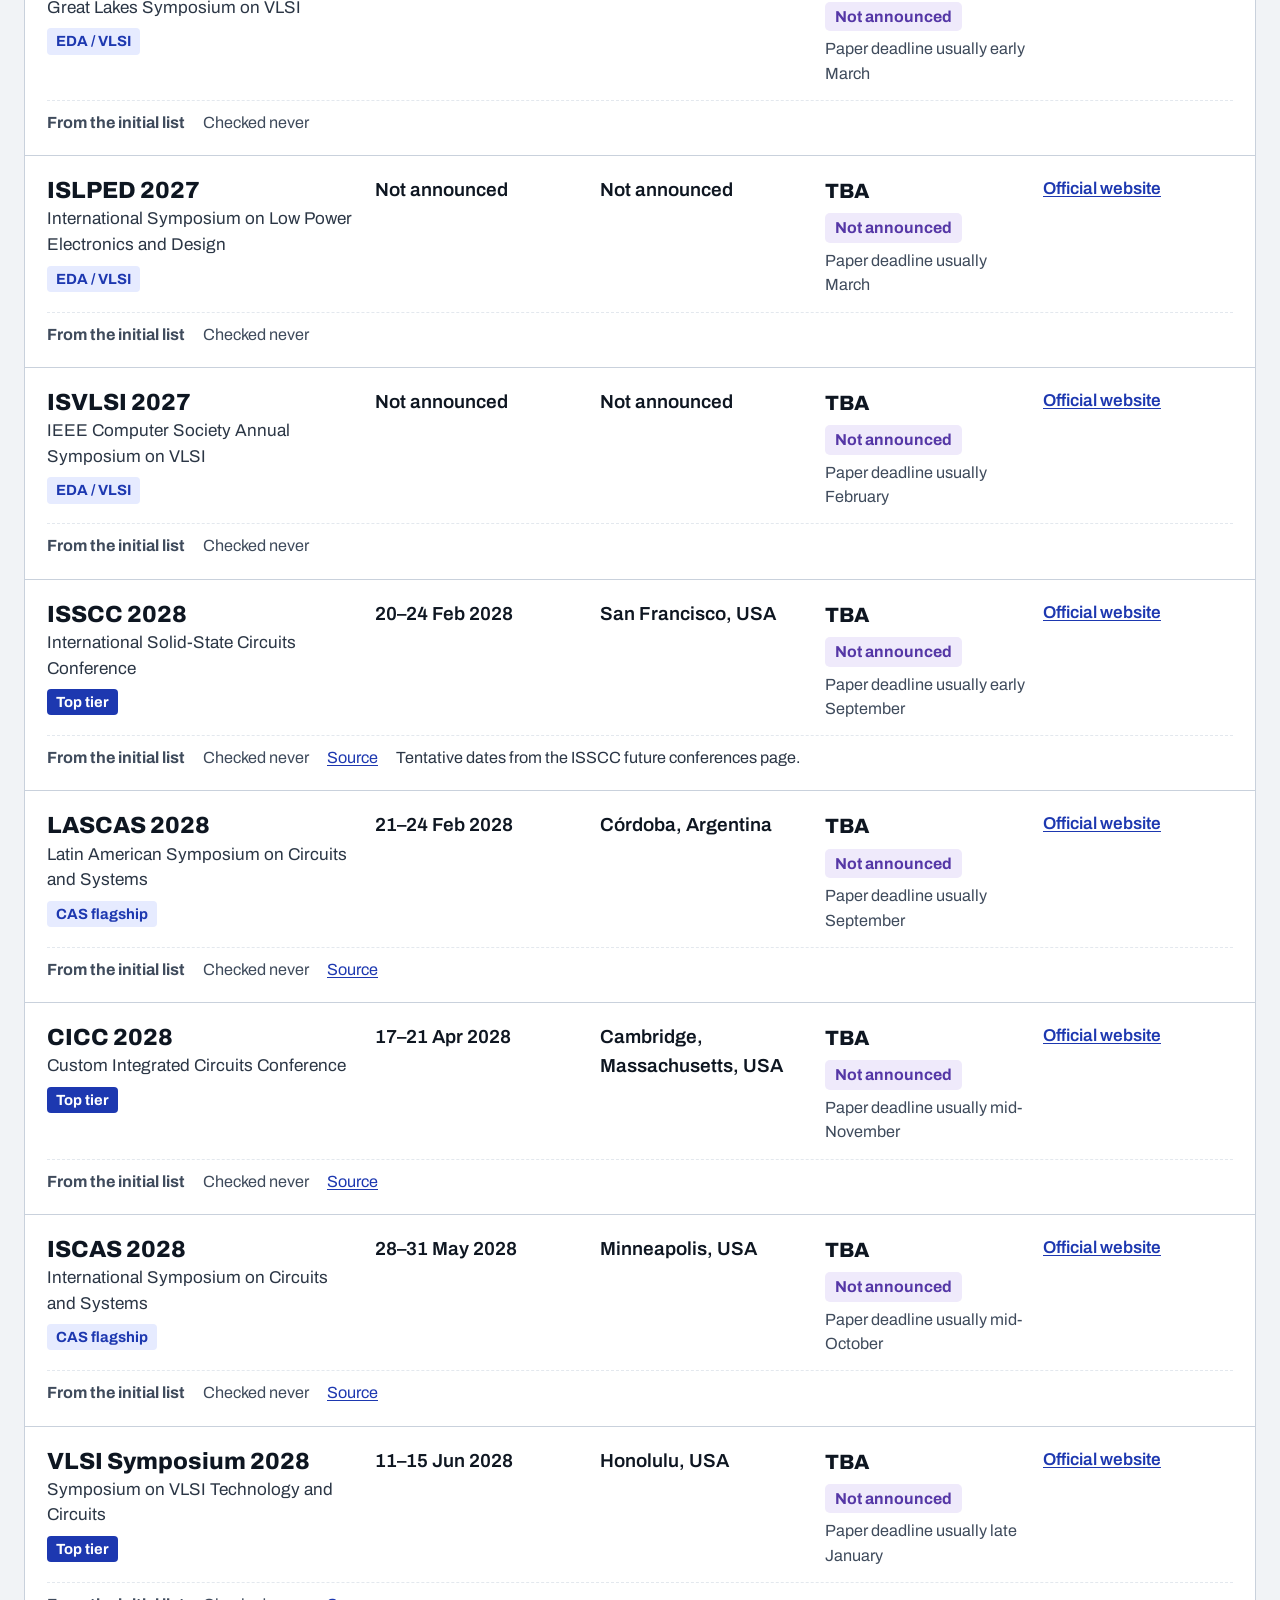
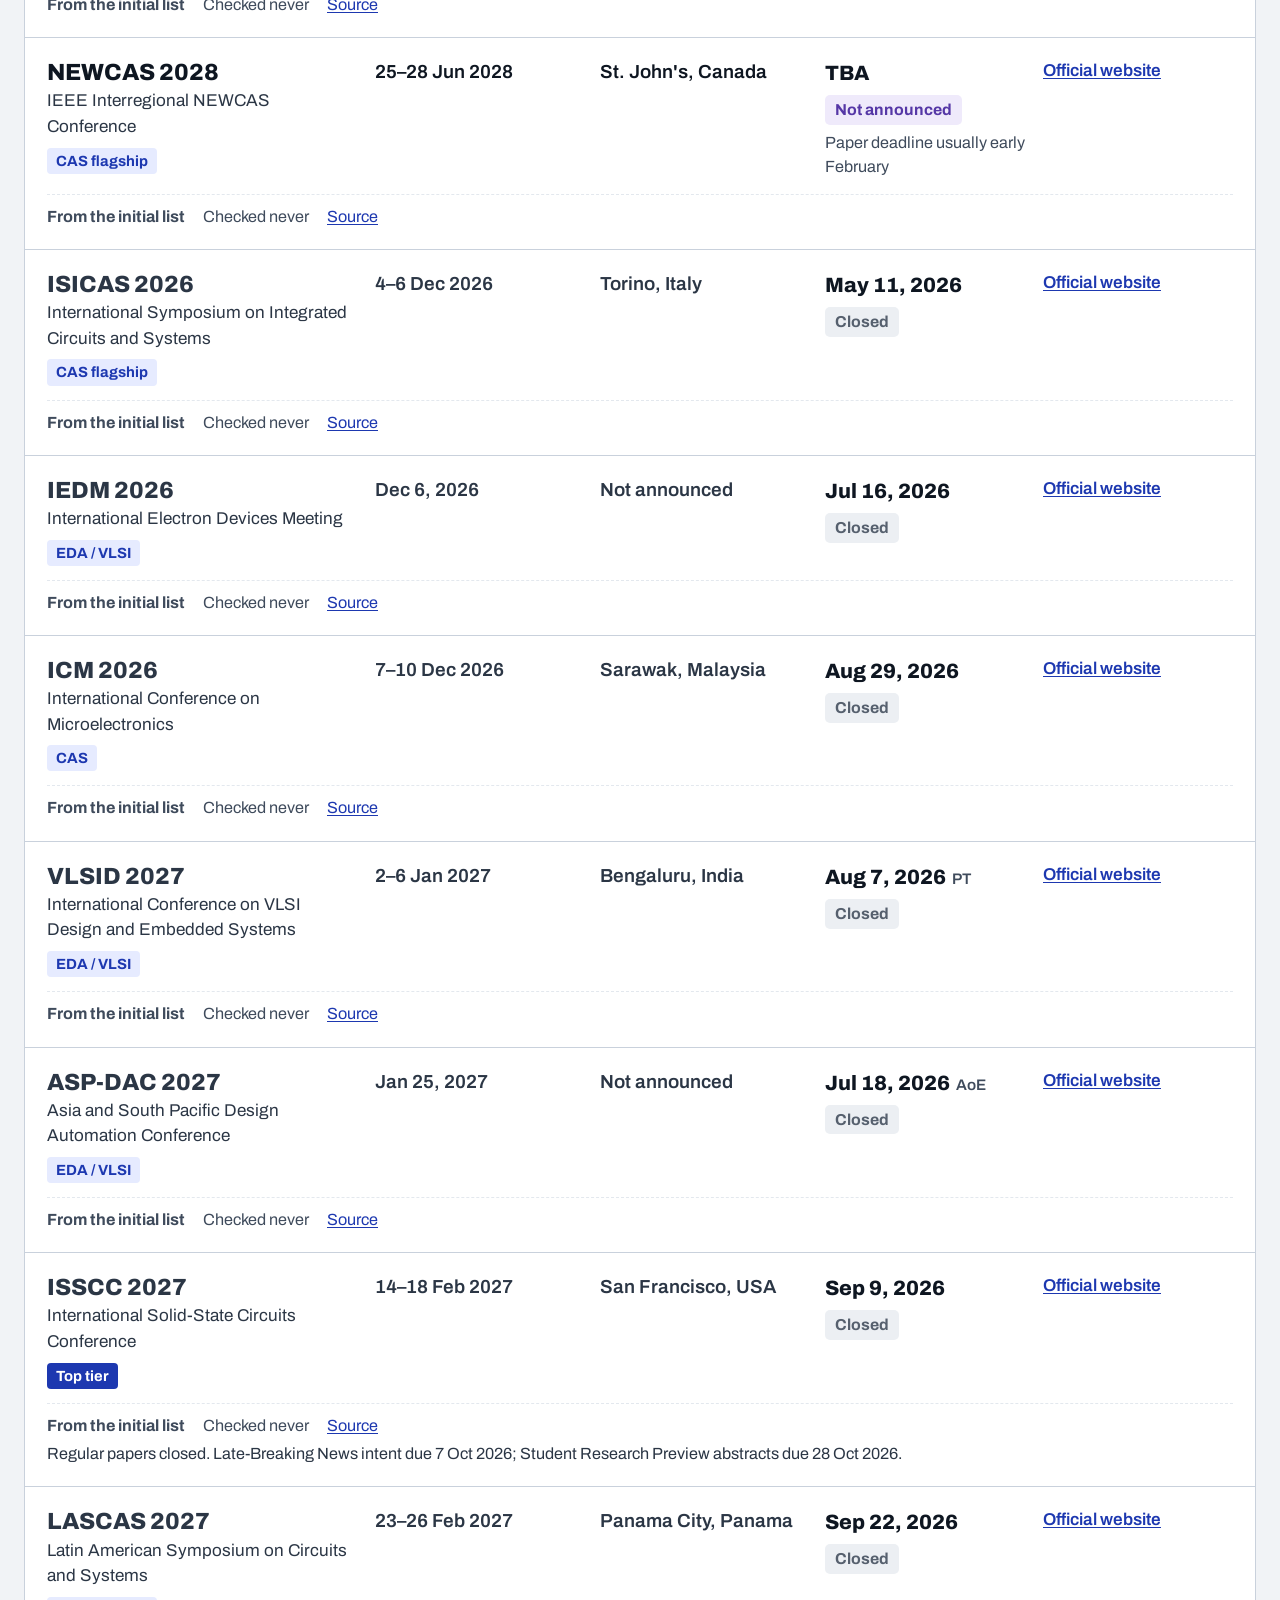
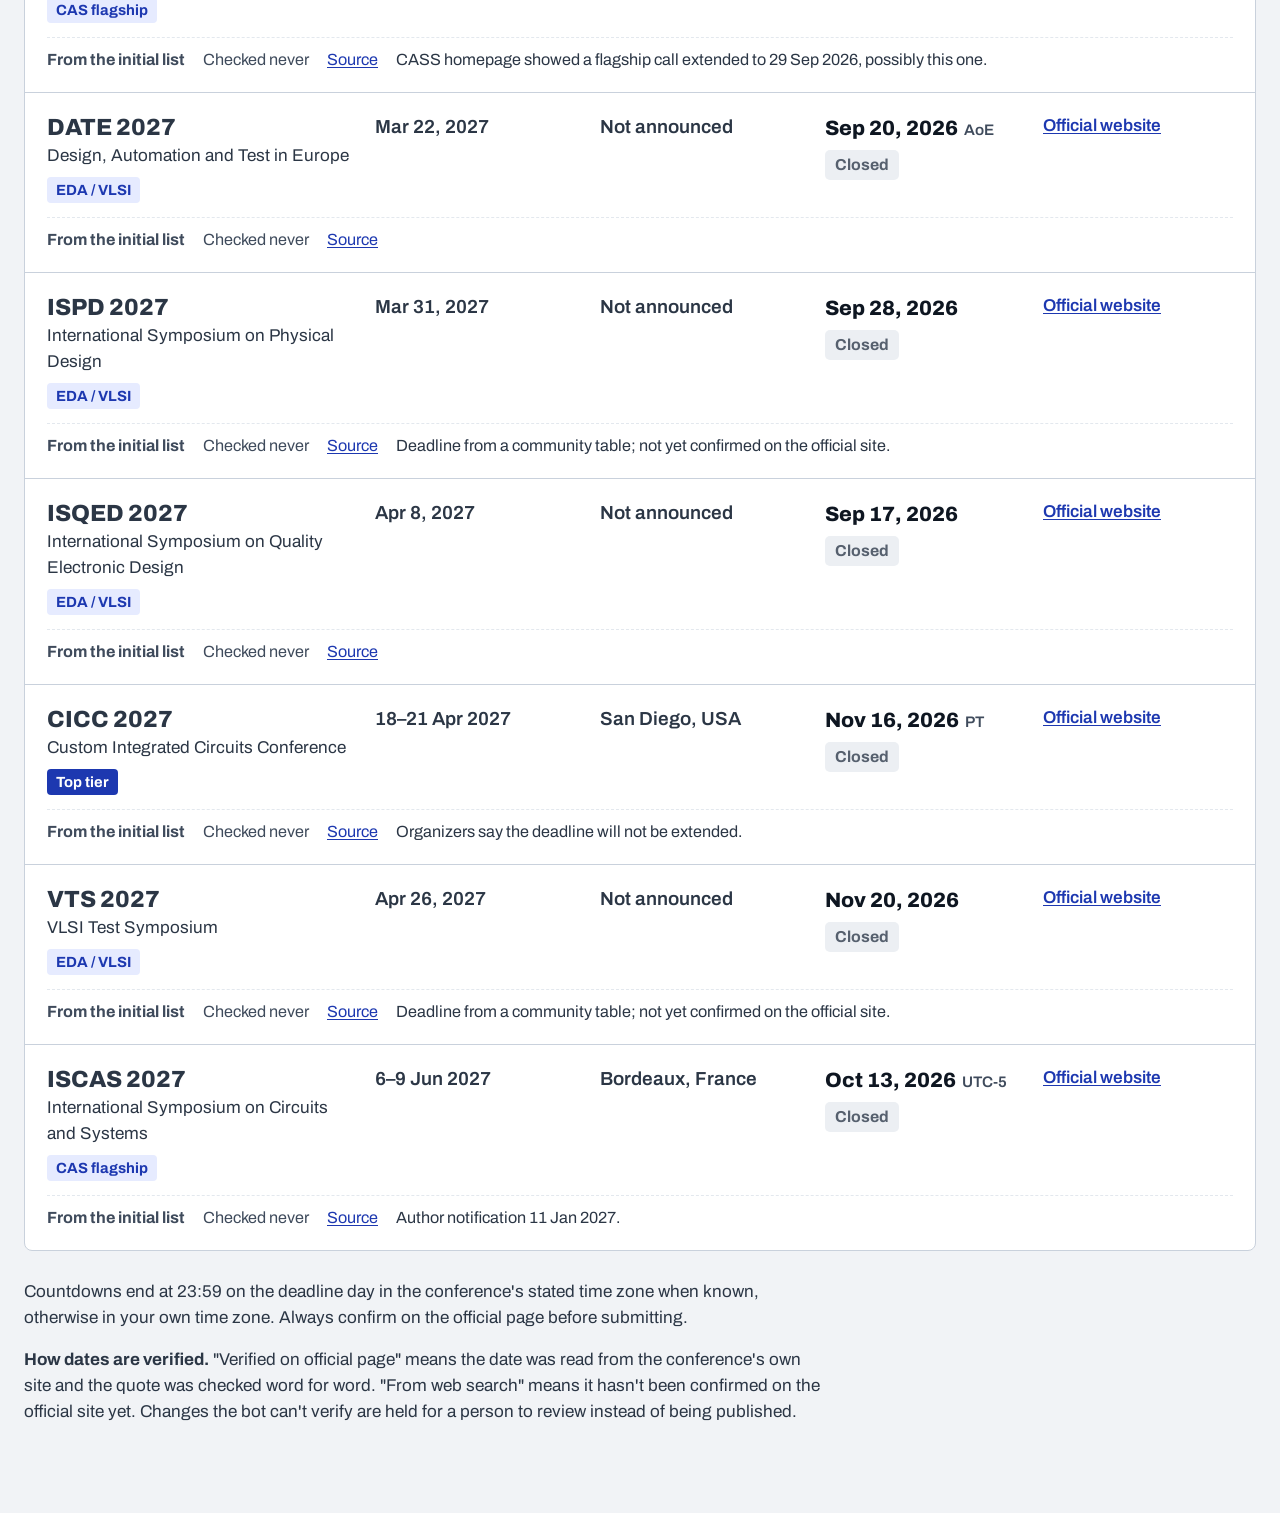
==== commit b2f0c792: "Update docs and tracker from site-update-2.zip" ====
--- a/docs/index.html
+++ b/docs/index.html
@@ -25,7 +25,7 @@
       <div class="subscribe">
         <a id="subCal" class="btn" href="deadlines.ics">Subscribe in calendar</a>
         <a id="subGcal" class="btn" href="#" target="_blank" rel="noopener">Google Calendar</a>
-        <a class="btn" href="feed.xml">RSS</a>
+        <a class="btn" href="updates.html">Follow updates</a>
       </div>
     </div>
   </header>
--- a/docs/assets/style.css
+++ b/docs/assets/style.css
@@ -57,7 +57,7 @@
 .changes time{display:block;color:var(--muted);font-size:.85rem}
 .kind{display:inline-block;font-size:.78rem;font-weight:700;padding:1px 7px;border-radius:4px;margin-right:6px}
 .kind.extended{background:var(--soon-bg);color:var(--soon)} .kind.announced{background:var(--open-bg);color:var(--open)}
-.kind.new-edition{background:var(--accent-bg);color:var(--accent)} .kind.changed{background:#FDE8E6;color:var(--today)}
+.kind.new-edition{background:var(--accent-bg);color:var(--accent)} .kind.note{background:var(--closed-bg);color:var(--closed)} .kind.changed{background:#FDE8E6;color:var(--today)}
 
 /* ---------- controls ---------- */
 .controls{display:flex;flex-wrap:wrap;gap:12px;align-items:center;margin:0 0 10px}
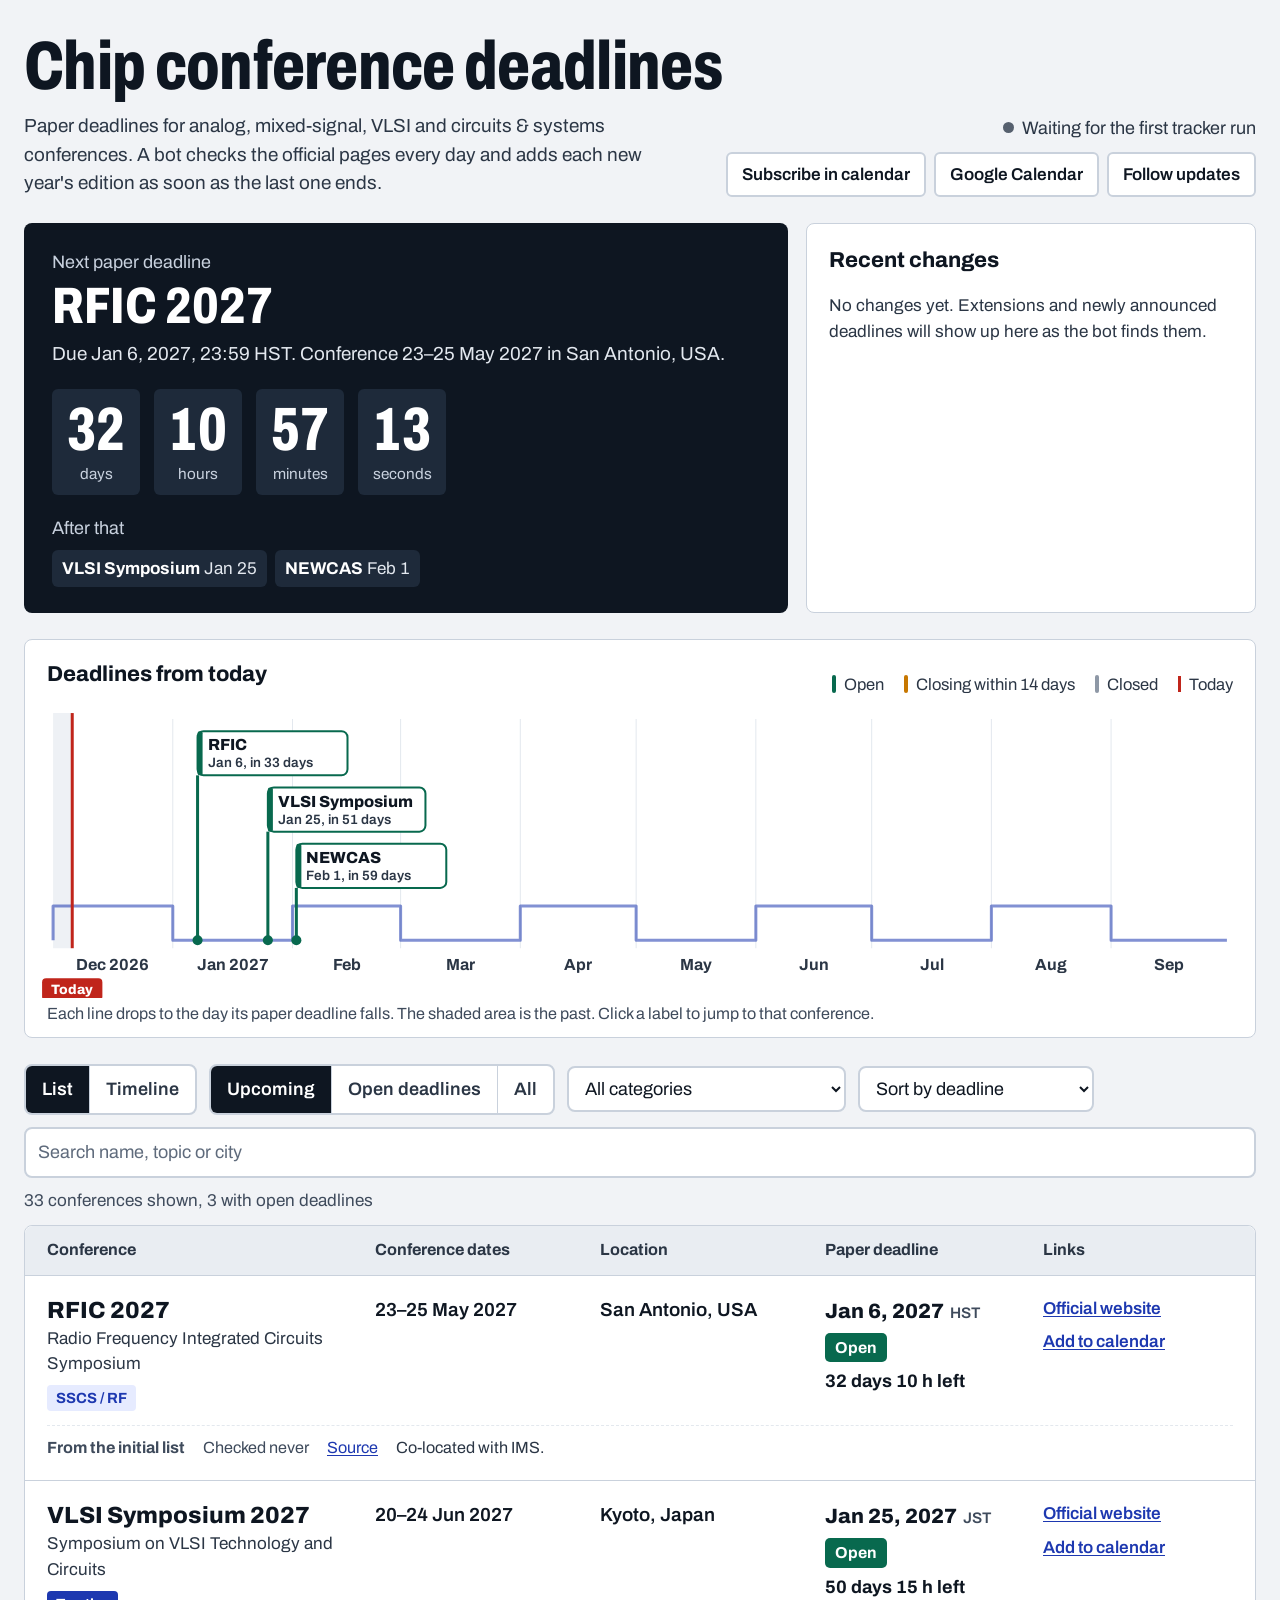
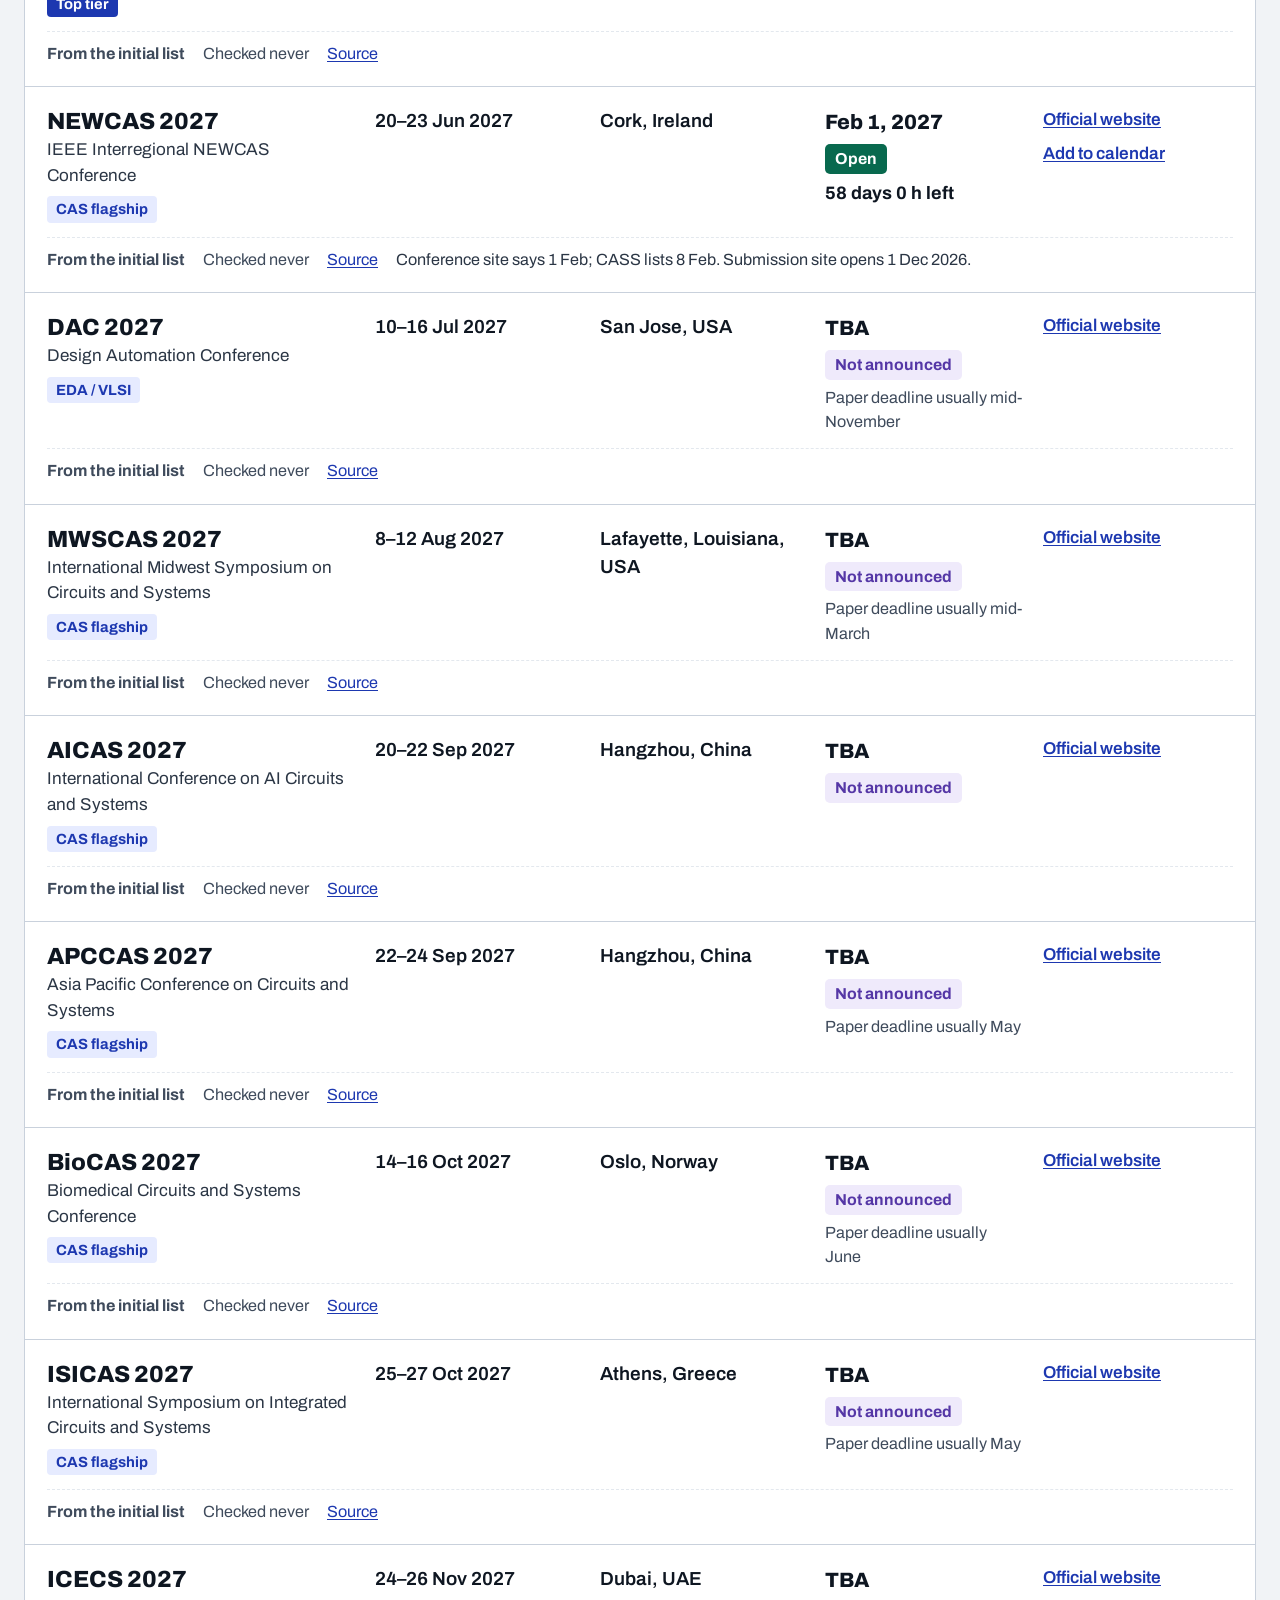
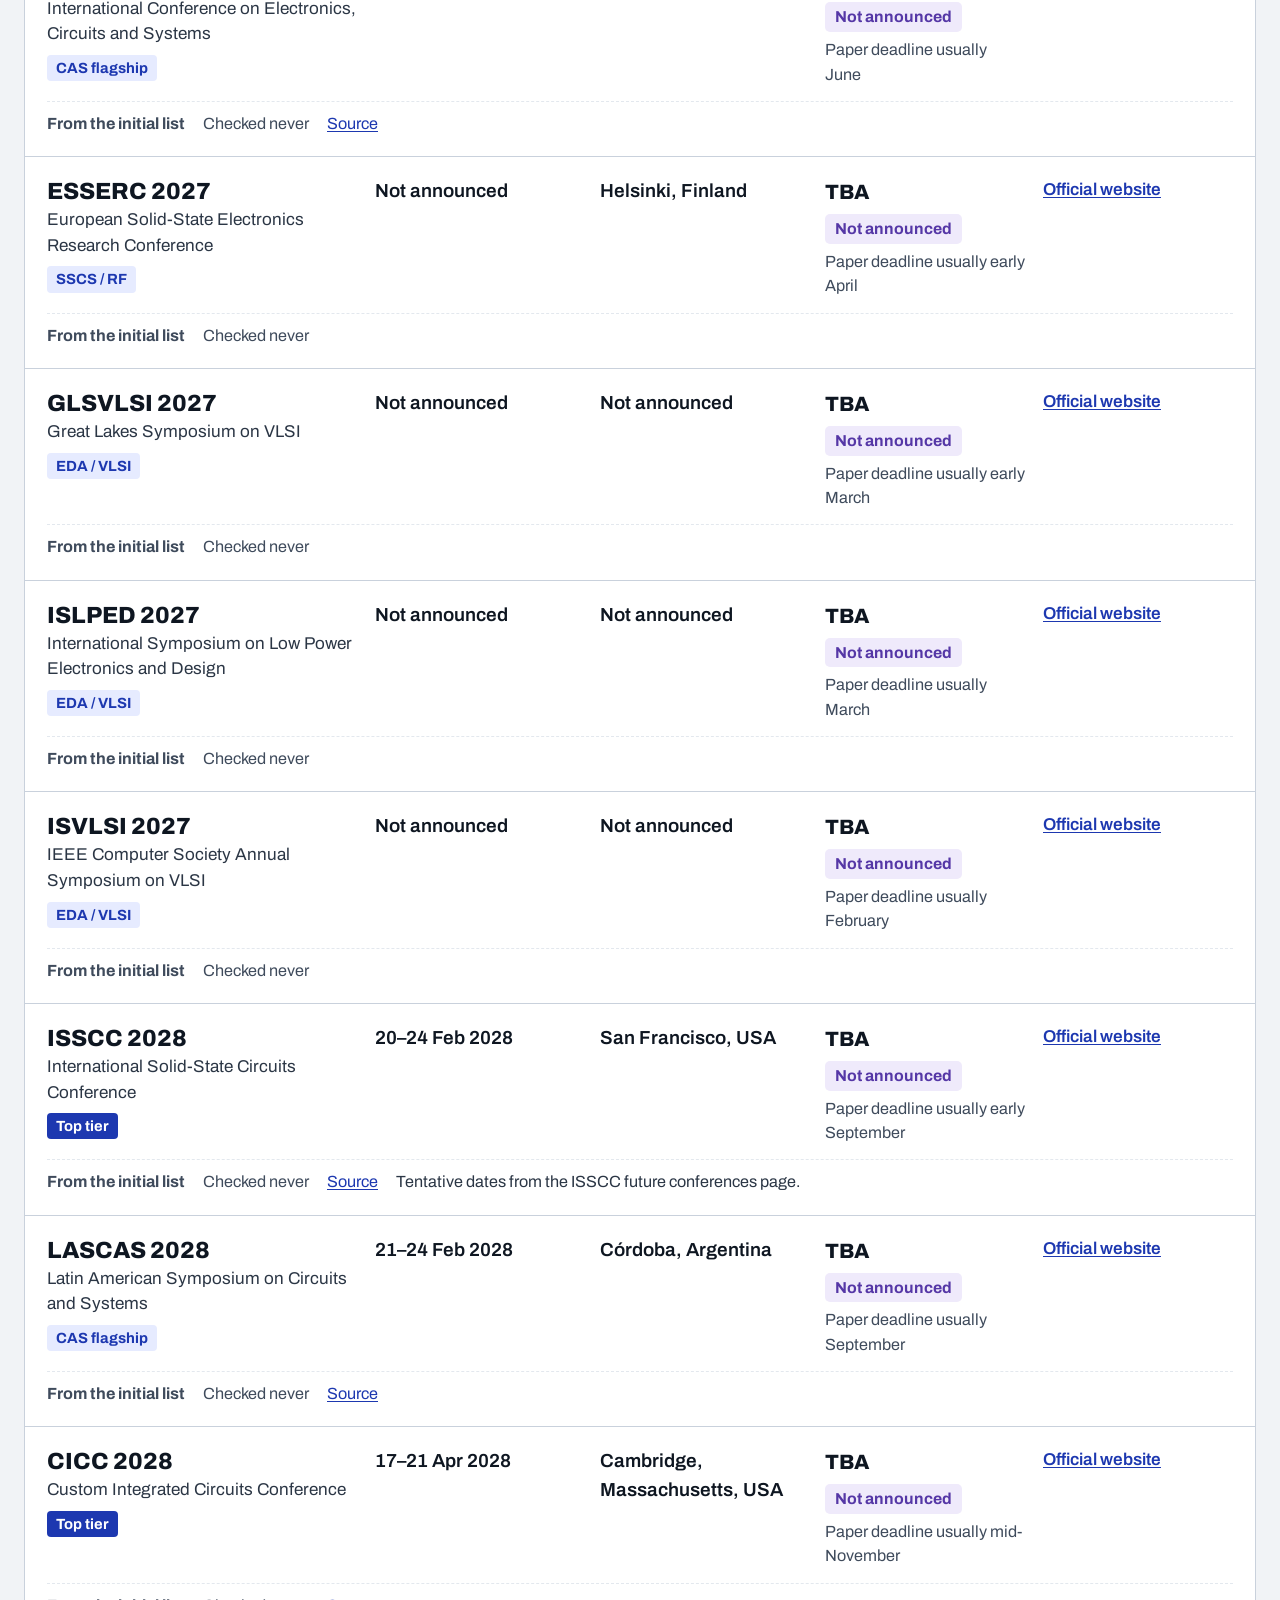
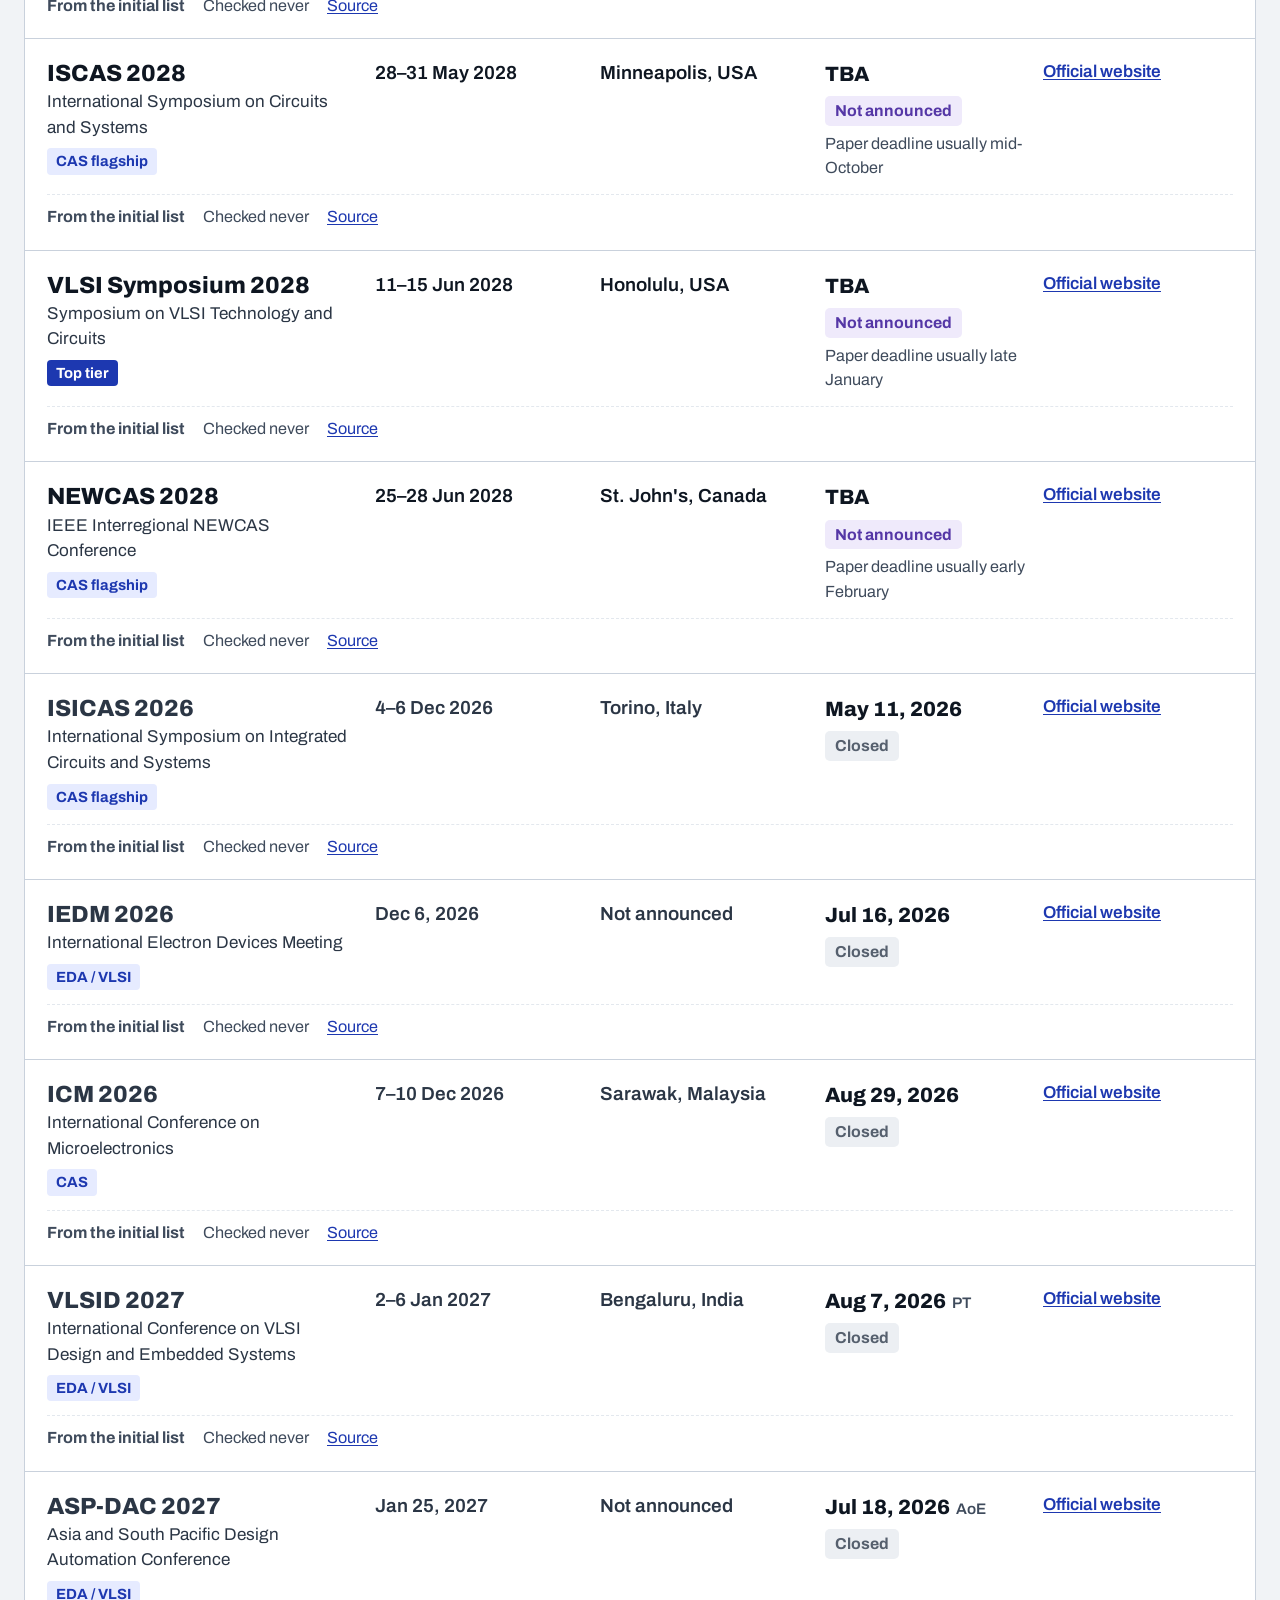
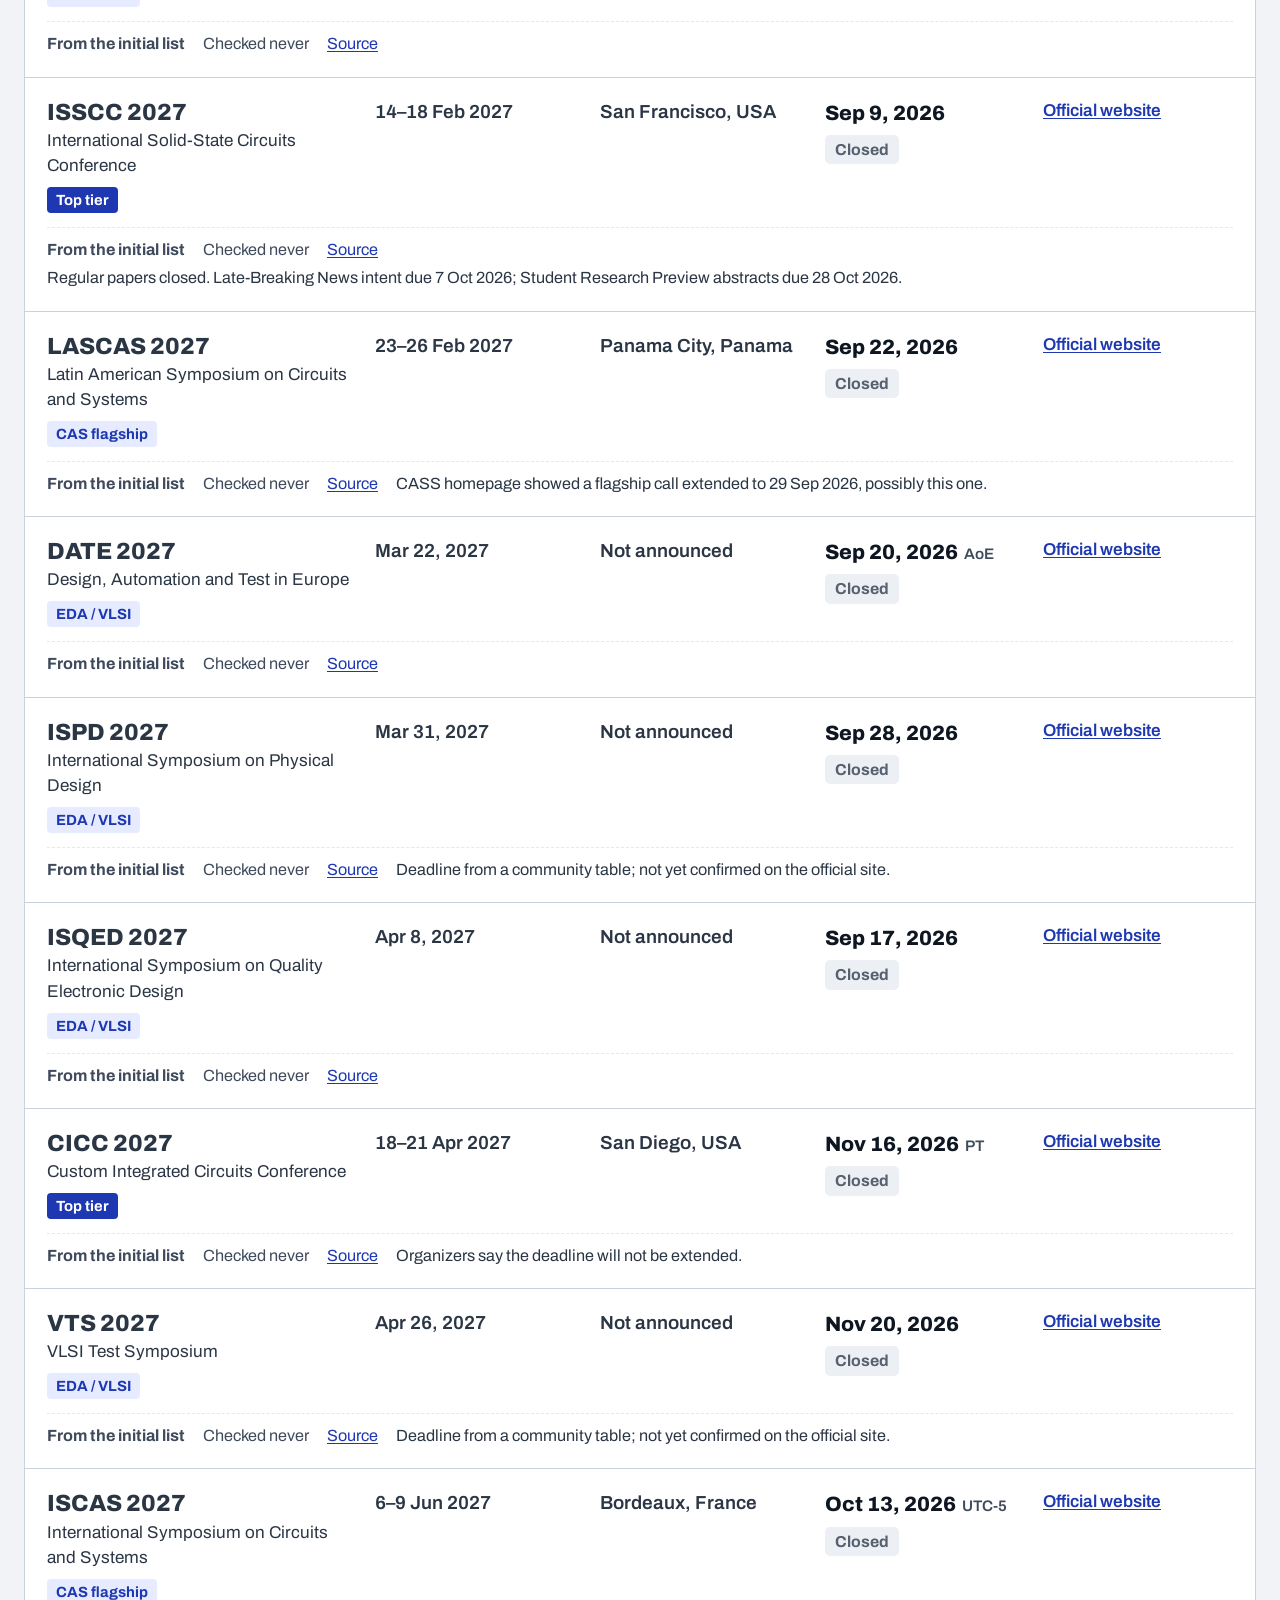
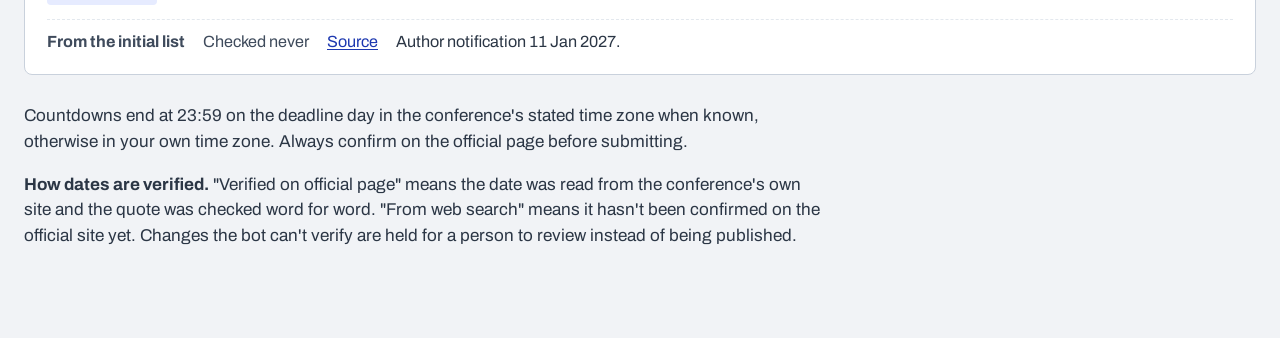
==== commit e57ff2cd: "Update from site-update-3.zip" ====
--- a/docs/index.html
+++ b/docs/index.html
@@ -38,6 +38,20 @@
     </section>
   </div>
 
+  <section class="card diagram" aria-labelledby="diagTitle">
+    <div class="diag-top">
+      <h2 id="diagTitle">Deadlines from today</h2>
+      <ul class="legend">
+        <li><span class="lg-edge open"></span>Open</li>
+        <li><span class="lg-edge soon"></span>Closing within 14 days</li>
+        <li><span class="lg-edge closed"></span>Closed</li>
+        <li><span class="lg-today"></span>Today</li>
+      </ul>
+    </div>
+    <div class="diag-scroll"><div id="diagram"></div></div>
+    <p class="diag-foot">Each line drops to the day its paper deadline falls. The shaded area is the past. Click a label to jump to that conference.</p>
+  </section>
+
   <div class="controls" id="content">
     <div class="seg" role="group" aria-label="Layout">
       <button data-layout="list" aria-pressed="true">List</button>
--- a/docs/assets/style.css
+++ b/docs/assets/style.css
@@ -177,3 +177,20 @@
   .controls .seg button{flex:1}
 }
 @media (prefers-reduced-motion:reduce){*{scroll-behavior:auto}}
+
+/* ---------- deadline diagram (clock waveform) ---------- */
+.diagram{padding:18px 0 10px;margin-bottom:26px}
+.diag-top{display:flex;justify-content:space-between;align-items:flex-end;flex-wrap:wrap;gap:10px 20px;padding:0 22px 6px}
+.lg-edge{width:4px;height:18px;border-radius:2px;background:var(--open)}
+.lg-edge.soon{background:var(--soon-mark)} .lg-edge.closed{background:#8E98A6}
+.diag-scroll{overflow-x:auto;-webkit-overflow-scrolling:touch;padding:0 12px}
+#diagram svg{display:block;width:100%;min-width:980px;height:auto}
+#diagram text{font-family:"Archivo",system-ui,-apple-system,"Segoe UI",Roboto,sans-serif}
+.dg-item{cursor:pointer}
+.dg-item:hover rect.pill,.dg-item:focus rect.pill{stroke-width:3}
+.dg-item:focus{outline:none}
+.dg-item:focus-visible rect.pill{stroke:var(--accent);stroke-width:3}
+.diag-foot{margin:4px 22px 0;font-size:.9rem;color:var(--muted)}
+.row.flash{animation:flash 1.6s ease-out}
+@keyframes flash{0%{background:#FFF1D1}100%{background:transparent}}
+@media (prefers-reduced-motion:reduce){.row.flash{animation:none;outline:3px solid var(--soon-mark)}}
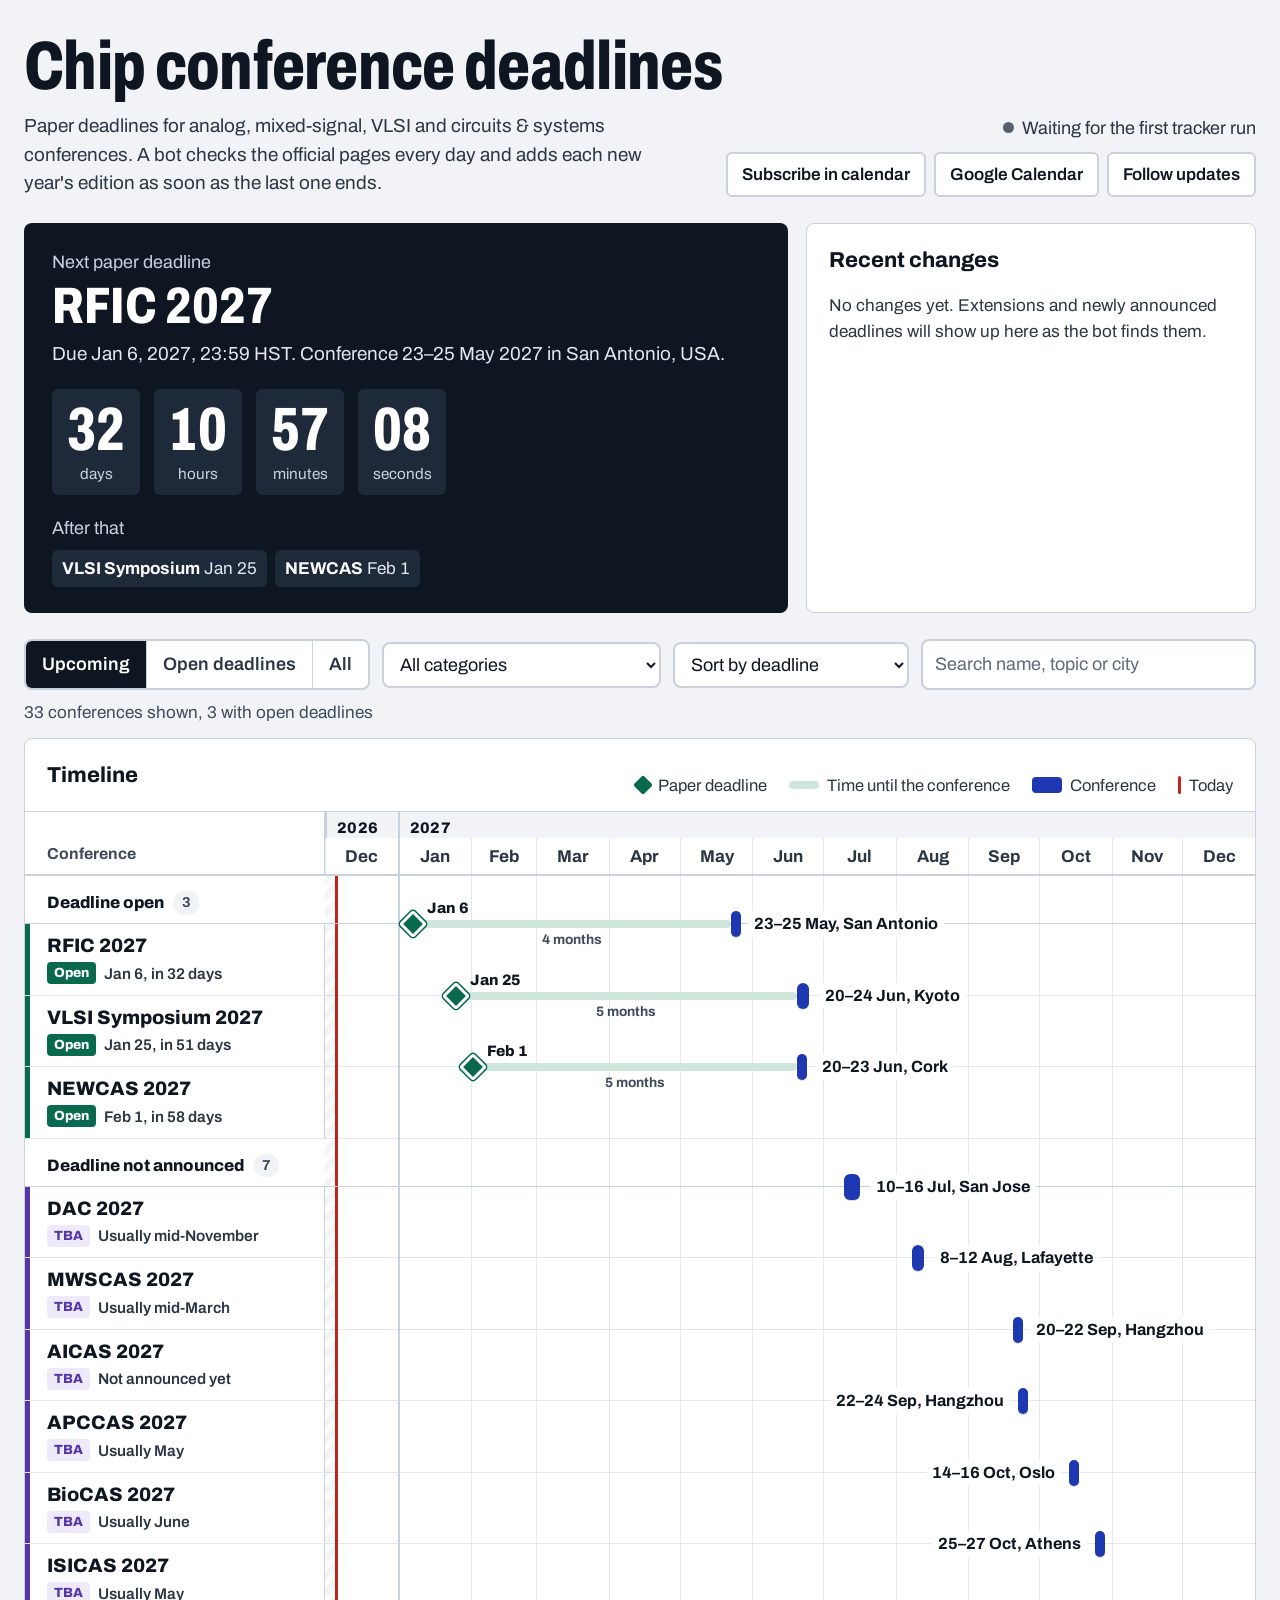
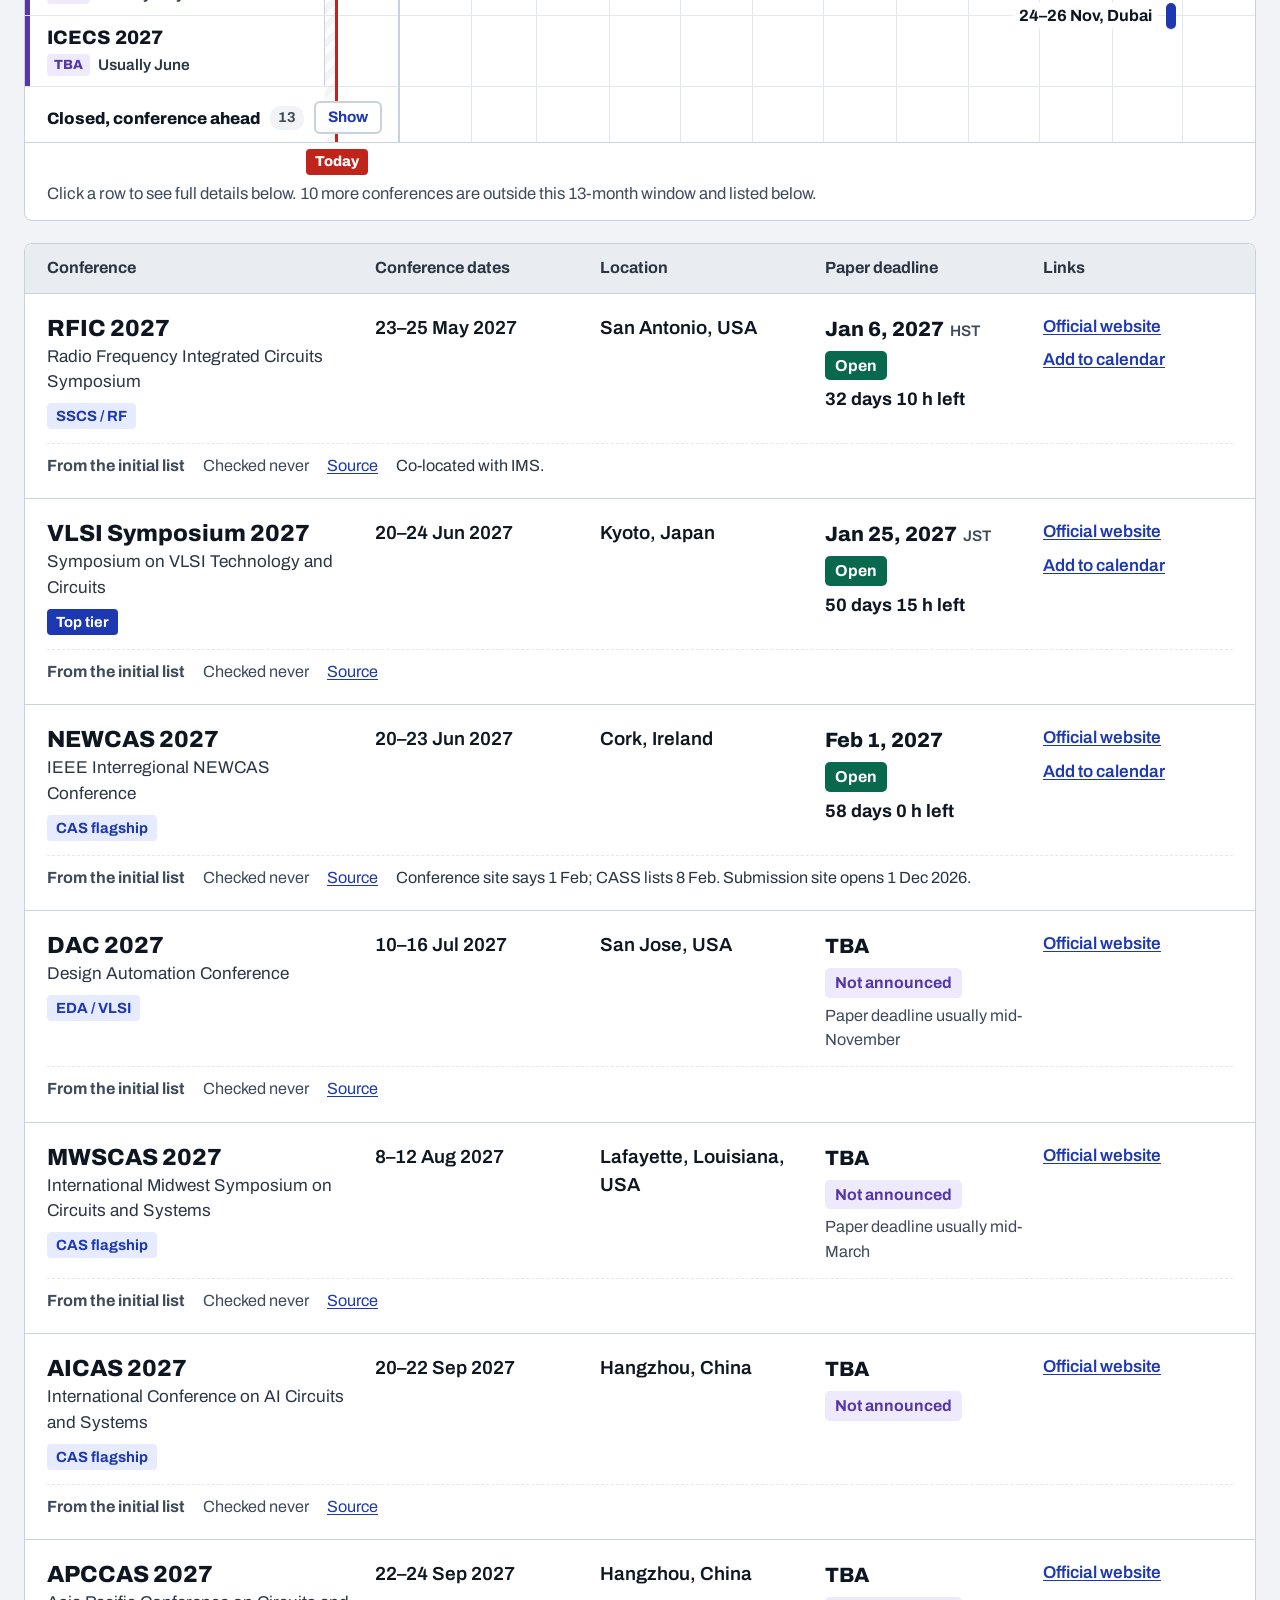
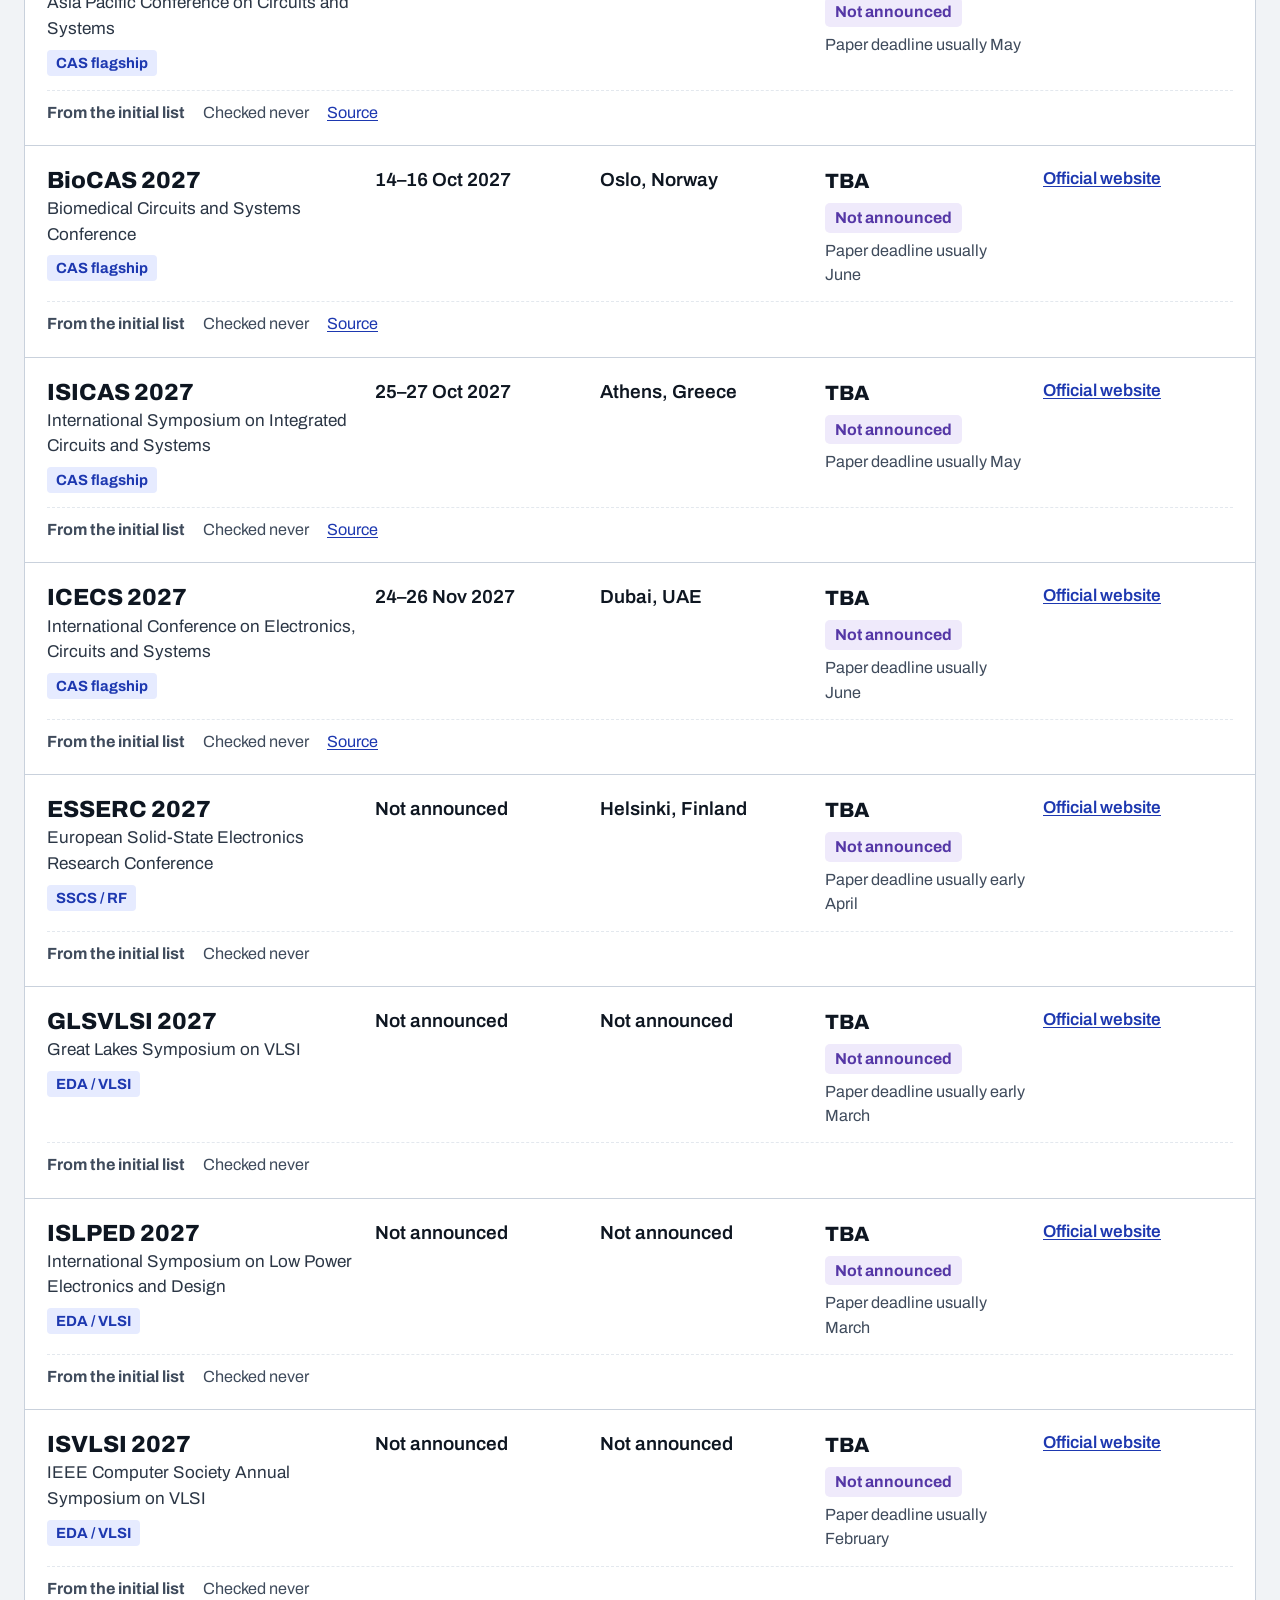
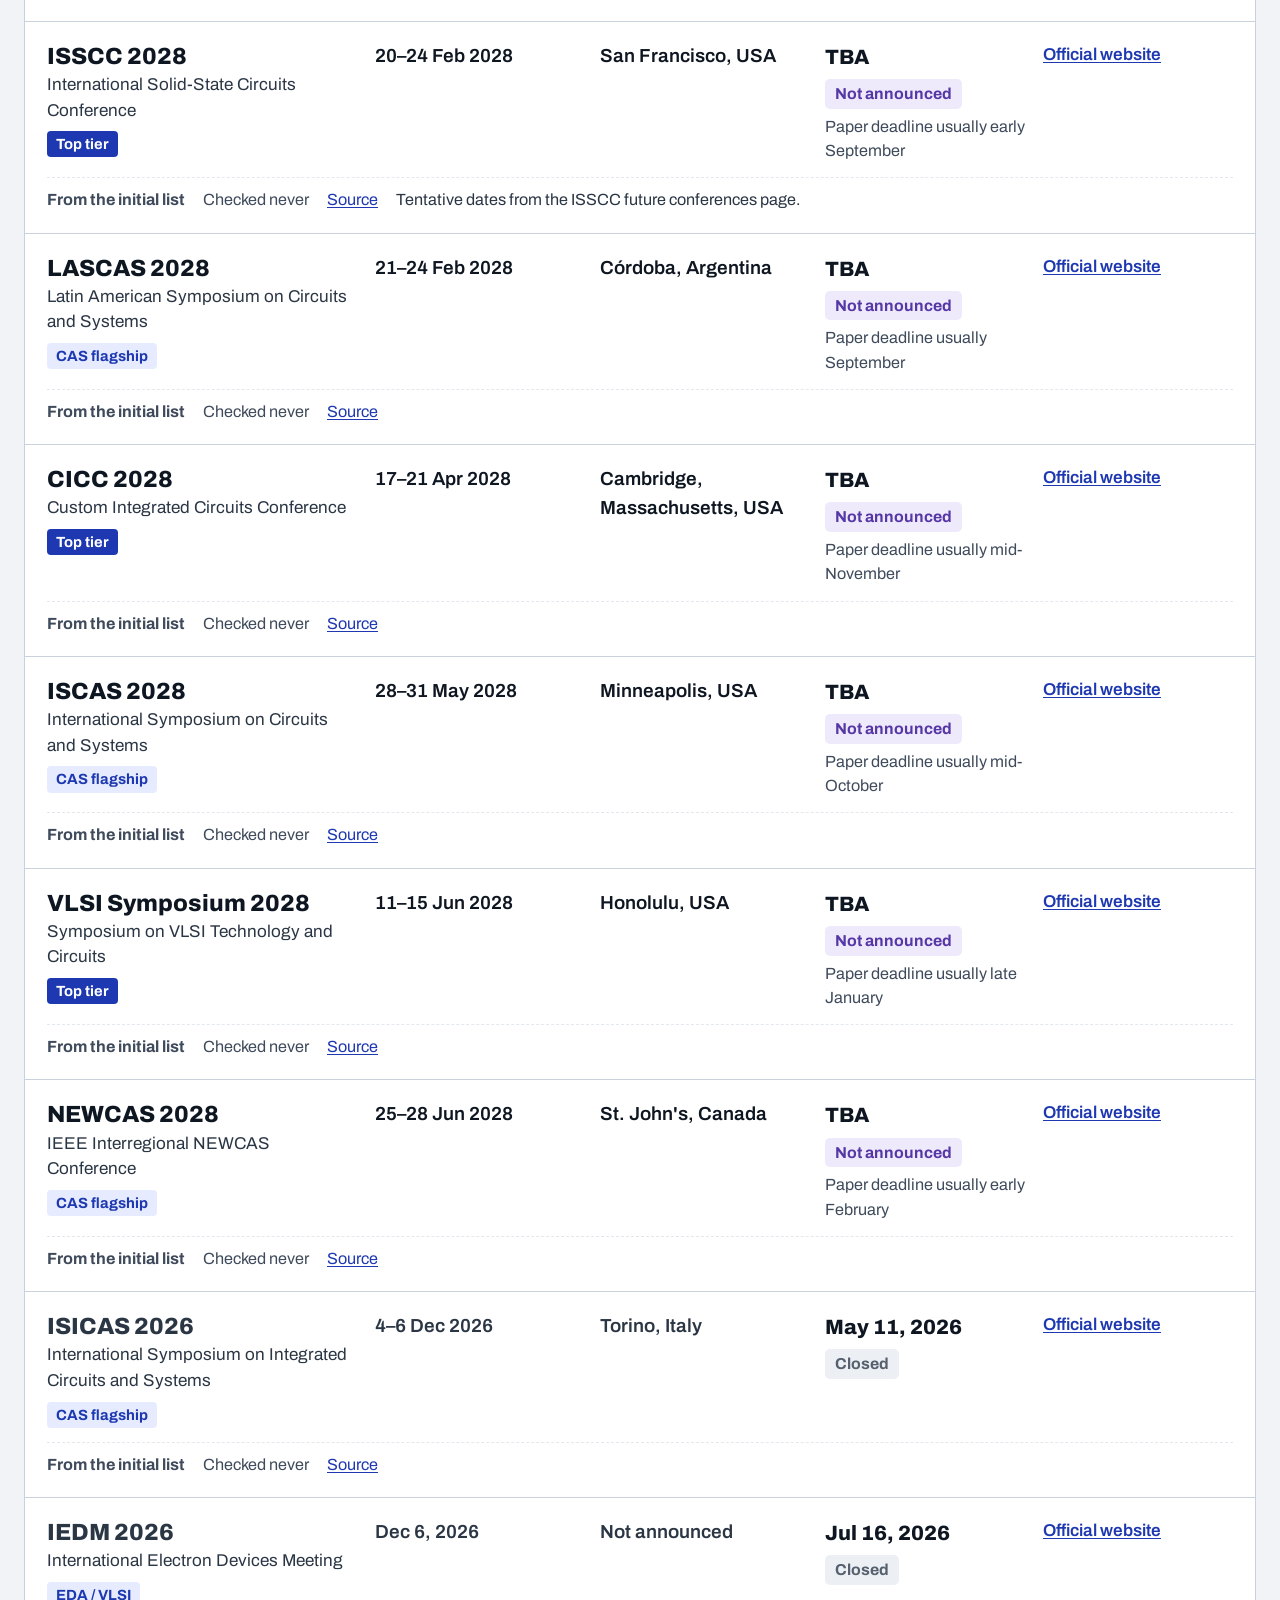
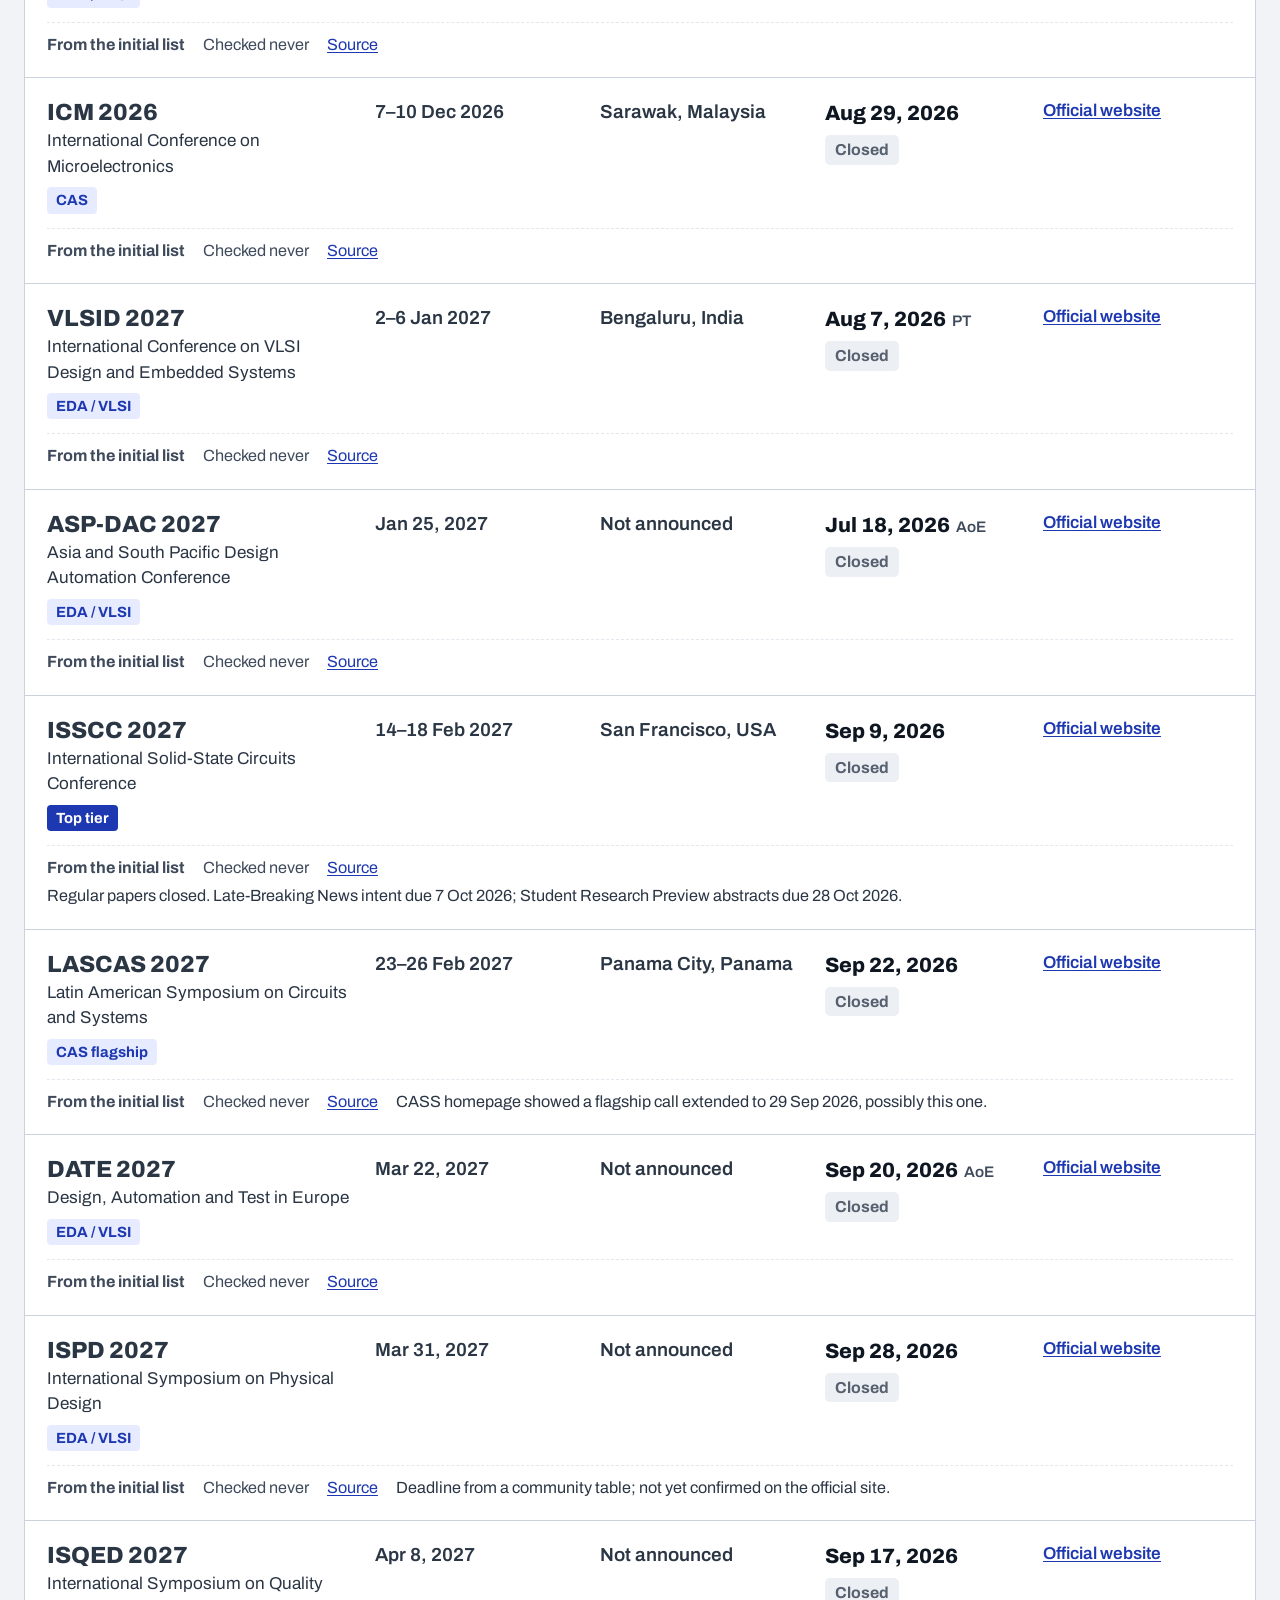
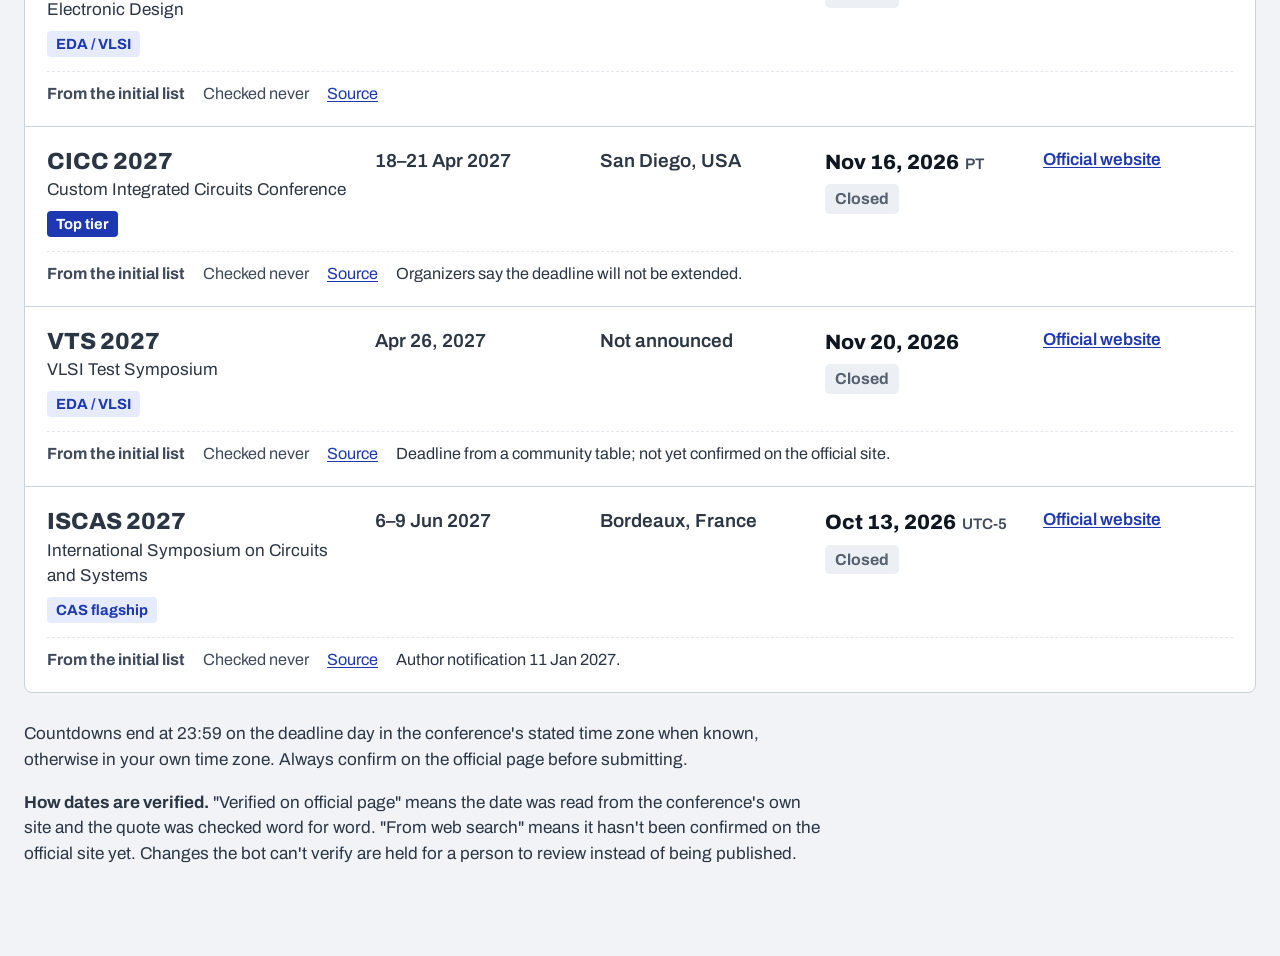
==== commit d5e11f76: "Update from site-update-5.zip" ====
--- a/docs/index.html
+++ b/docs/index.html
@@ -38,25 +38,9 @@
     </section>
   </div>
 
-  <section class="card diagram" aria-labelledby="diagTitle">
-    <div class="diag-top">
-      <h2 id="diagTitle">Deadlines from today</h2>
-      <ul class="legend">
-        <li><span class="lg-edge open"></span>Open</li>
-        <li><span class="lg-edge soon"></span>Closing within 14 days</li>
-        <li><span class="lg-edge closed"></span>Closed</li>
-        <li><span class="lg-today"></span>Today</li>
-      </ul>
-    </div>
-    <div class="diag-scroll"><div id="diagram"></div></div>
-    <p class="diag-foot">Each line drops to the day its paper deadline falls. The shaded area is the past. Click a label to jump to that conference.</p>
-  </section>
+
 
   <div class="controls" id="content">
-    <div class="seg" role="group" aria-label="Layout">
-      <button data-layout="list" aria-pressed="true">List</button>
-      <button data-layout="timeline" aria-pressed="false">Timeline</button>
-    </div>
     <div class="seg" role="group" aria-label="Show">
       <button data-view="upcoming" aria-pressed="true">Upcoming</button>
       <button data-view="open" aria-pressed="false">Open deadlines</button>
@@ -78,8 +62,20 @@
   </div>
   <p class="count-line" id="countLine" aria-live="polite"></p>
 
+  <section class="card tl-card" aria-labelledby="tlTitle">
+    <div class="tl-top">
+      <h2 id="tlTitle">Timeline</h2>
+      <ul class="legend">
+        <li><span class="lg-dl"></span>Paper deadline</li>
+        <li><span class="lg-gap"></span>Time until the conference</li>
+        <li><span class="lg-conf"></span>Conference</li>
+        <li><span class="lg-today"></span>Today</li>
+      </ul>
+    </div>
+    <div id="timeline"></div>
+  </section>
+
   <section id="listView" class="list" aria-label="Conference list"><div class="empty">Loading conferences…</div></section>
-  <section id="timelineView" class="card tl-card" aria-label="Conference timeline" hidden></section>
 
   <footer>
     <p>Countdowns end at 23:59 on the deadline day in the conference's stated time zone when known, otherwise in your own time zone. Always confirm on the official page before submitting.</p>
--- a/docs/assets/style.css
+++ b/docs/assets/style.css
@@ -101,50 +101,6 @@
 .note{color:var(--ink2)}
 .empty{padding:48px 20px;text-align:center;color:var(--ink2);font-size:1.05rem}
 
-/* ---------- timeline ---------- */
-.tl-card{padding:18px 0 8px}
-.tl-top{display:flex;justify-content:space-between;align-items:flex-end;flex-wrap:wrap;gap:12px;padding:0 22px 14px}
-.legend{display:flex;flex-wrap:wrap;gap:6px 20px;font-size:.92rem;color:var(--ink2);margin:0;padding:0;list-style:none}
-.legend li{display:flex;align-items:center;gap:8px}
-.lg-dl{width:13px;height:13px;background:var(--open);transform:rotate(45deg);border-radius:2px}
-.lg-wait{width:28px;border-top:3px dotted #8B95A4}
-.lg-conf{width:28px;height:12px;background:var(--accent);border-radius:3px}
-.lg-today{width:3px;height:16px;background:var(--today)}
-.tl-scroll{overflow-x:auto;-webkit-overflow-scrolling:touch}
-.tl{--lab:250px;position:relative;min-width:960px}
-.tl-head,.tl-row{display:grid;grid-template-columns:var(--lab) 1fr}
-.tl-head{position:sticky;top:0;z-index:3;background:var(--card);border-bottom:2px solid var(--rule)}
-.tl-head .corner{position:sticky;left:0;background:var(--card);z-index:4;padding:8px 22px;font-size:.85rem;font-weight:700;color:var(--muted)}
-.tl-months{position:relative;height:44px}
-.tl-month{position:absolute;top:0;bottom:0;padding:6px 0 0 8px;font-size:.92rem;font-weight:700;color:var(--ink2);border-left:1px solid var(--rule);white-space:nowrap;overflow:hidden}
-.tl-month small{display:block;font-size:.75rem;font-weight:600;color:var(--muted)}
-.tl-body{position:relative}
-.tl-grid{position:absolute;top:0;bottom:0;left:var(--lab);right:0;pointer-events:none}
-.tl-grid i{position:absolute;top:0;bottom:0;border-left:1px solid var(--rule2)}
-.tl-grid i.yr{border-left:2px solid var(--rule)}
-.tl-now{position:absolute;top:0;bottom:0;width:0;border-left:3px solid var(--today);z-index:2}
-.tl-now-tag{position:absolute;bottom:4px;transform:translateX(-50%);font-size:.78rem;font-weight:800;color:#fff;background:var(--today);padding:1px 7px;border-radius:4px;white-space:nowrap;z-index:2}
-.tl-row{min-height:64px;border-bottom:1px solid var(--rule2)}
-.tl-row:hover{background:#F6F8FB}
-.tl-row:hover .tl-label{background:#F6F8FB}
-.tl-label{position:sticky;left:0;z-index:1;background:var(--card);padding:10px 14px 10px 22px;border-right:1px solid var(--rule);display:flex;flex-direction:column;justify-content:center}
-.tl-label b{font-size:1.05rem;font-weight:800;line-height:1.2}
-.tl-label span{font-size:.85rem;color:var(--ink2);margin-top:2px}
-.tl-row.s-closed .tl-label b{color:var(--ink2)}
-.tl-track{position:relative}
-.tl-wait{position:absolute;top:50%;border-top:3px dotted #8B95A4;transform:translateY(-1.5px)}
-.tl-dl{position:absolute;top:50%;width:18px;height:18px;margin:-9px 0 0 -9px;transform:rotate(45deg);border-radius:3px;background:var(--open);border:2px solid #fff;box-shadow:0 0 0 1px var(--open);z-index:1}
-.s-soon .tl-dl{background:var(--soon-mark);box-shadow:0 0 0 1px var(--soon-mark)}
-.s-closed .tl-dl{background:#9AA3B0;box-shadow:0 0 0 1px #9AA3B0}
-.tl-conf{position:absolute;top:50%;height:22px;margin-top:-11px;background:var(--accent);border-radius:4px;min-width:8px}
-.s-closed .tl-conf{background:#4A62C9}
-.tl-txt{position:absolute;top:50%;transform:translateY(-50%);font-size:.85rem;font-weight:700;color:var(--ink);white-space:nowrap;background:rgba(255,255,255,.92);padding:1px 5px;border-radius:3px}
-.tl-txt.dlt{margin-top:-19px;transform:none;top:50%}
-.tl-txt.left{transform:translate(-100%,-50%)}
-.tl-txt.dlt.left{transform:translateX(-100%)}
-.tl-more{position:absolute;right:6px;top:50%;transform:translateY(-50%);font-size:.85rem;font-weight:700;color:var(--accent)}
-.tl-foot{padding:12px 22px 6px;font-size:.92rem;color:var(--muted);margin:0}
-
 footer{margin-top:28px;font-size:.95rem;color:var(--ink2);max-width:80ch}
 
 /* ---------- responsive ---------- */
@@ -169,28 +125,98 @@
   .clock span{font-size:2.2rem}
   .clock small{font-size:.75rem}
   .hero{padding:22px 18px}
-  .tl{--lab:150px}
-  .tl-label{padding-left:12px}
-  .tl-label b{font-size:.95rem}
-  .tl-label span{font-size:.8rem}
   .controls .seg{width:100%}
   .controls .seg button{flex:1}
 }
 @media (prefers-reduced-motion:reduce){*{scroll-behavior:auto}}
 
-/* ---------- deadline diagram (clock waveform) ---------- */
-.diagram{padding:18px 0 10px;margin-bottom:26px}
-.diag-top{display:flex;justify-content:space-between;align-items:flex-end;flex-wrap:wrap;gap:10px 20px;padding:0 22px 6px}
-.lg-edge{width:4px;height:18px;border-radius:2px;background:var(--open)}
-.lg-edge.soon{background:var(--soon-mark)} .lg-edge.closed{background:#8E98A6}
-.diag-scroll{overflow-x:auto;-webkit-overflow-scrolling:touch;padding:0 12px}
-#diagram svg{display:block;width:100%;min-width:980px;height:auto}
-#diagram text{font-family:"Archivo",system-ui,-apple-system,"Segoe UI",Roboto,sans-serif}
-.dg-item{cursor:pointer}
-.dg-item:hover rect.pill,.dg-item:focus rect.pill{stroke-width:3}
-.dg-item:focus{outline:none}
-.dg-item:focus-visible rect.pill{stroke:var(--accent);stroke-width:3}
-.diag-foot{margin:4px 22px 0;font-size:.9rem;color:var(--muted)}
 .row.flash{animation:flash 1.6s ease-out}
 @keyframes flash{0%{background:#FFF1D1}100%{background:transparent}}
 @media (prefers-reduced-motion:reduce){.row.flash{animation:none;outline:3px solid var(--soon-mark)}}
+
+/* ---------- timeline ---------- */
+.tl-card{padding:20px 0 14px;margin-bottom:22px}
+.tl-top{display:flex;justify-content:space-between;align-items:flex-end;flex-wrap:wrap;gap:10px 22px;padding:0 22px 14px}
+.legend{display:flex;flex-wrap:wrap;gap:6px 22px;font-size:.92rem;color:var(--ink2);margin:0;padding:0;list-style:none}
+.legend li{display:flex;align-items:center;gap:8px}
+.lg-dl{width:14px;height:14px;background:var(--open);transform:rotate(45deg);border-radius:2px}
+.lg-gap{width:30px;height:8px;border-radius:4px;background:#CFE6DC}
+.lg-conf{width:30px;height:16px;border-radius:4px;background:var(--accent)}
+.lg-today{width:3px;height:18px;background:var(--today);border-radius:2px}
+
+.tl-scroll{overflow-x:auto;-webkit-overflow-scrolling:touch;border-top:1px solid var(--rule)}
+.tl{--lab:300px;position:relative;min-width:1020px}
+.tl-head,.tl-foot{display:grid;grid-template-columns:var(--lab) 1fr}
+.tl-head{position:sticky;top:0;z-index:5;background:var(--card);border-bottom:2px solid var(--rule)}
+.tl-head .corner{position:sticky;left:0;z-index:6;background:var(--card);display:flex;align-items:flex-end;padding:0 18px 9px 22px;font-size:.88rem;font-weight:700;color:var(--muted);border-right:1px solid var(--rule)}
+.tl-scale{position:relative;height:62px}
+.tl-years,.tl-months{position:absolute;left:0;right:0}
+.tl-years{top:0;height:26px}
+.tl-months{top:26px;height:36px}
+.tl-year{position:absolute;top:0;bottom:0;padding:5px 0 0 10px;font-size:.85rem;font-weight:800;color:var(--ink);border-left:2px solid var(--rule);background:#F1F3F6;letter-spacing:.02em}
+.tl-month{position:absolute;top:0;bottom:0;display:flex;align-items:center;justify-content:center;font-size:.95rem;font-weight:700;color:var(--ink2);border-left:1px solid var(--rule2)}
+.tl-month.jan{border-left:2px solid var(--rule)}
+
+.tl-body{position:relative}
+.tl-bg{position:absolute;top:0;bottom:0;left:var(--lab);right:0;pointer-events:none;z-index:1}
+.tl-bg i{position:absolute;top:0;bottom:0;border-left:1px solid var(--rule2)}
+.tl-bg i.yr{border-left:2px solid var(--rule)}
+.tl-past{position:absolute;top:0;bottom:0;left:0;background:repeating-linear-gradient(135deg,rgba(142,152,166,.10) 0 6px,rgba(142,152,166,.02) 6px 12px)}
+.tl-now{position:absolute;top:0;bottom:0;border-left:3px solid var(--today);margin-left:-1.5px;z-index:3}
+
+.tl-group{position:relative;z-index:2;display:flex;align-items:center;gap:10px;padding:14px 22px 8px;font-size:.92rem;font-weight:800;color:var(--ink);background:linear-gradient(var(--card),var(--card)) left/var(--lab) 100% no-repeat;border-bottom:1px solid var(--rule)}
+.tl-group-in{position:sticky;left:22px;display:flex;align-items:center;gap:10px}
+.tl-toggle{font:inherit;font-size:.85rem;font-weight:700;padding:3px 12px;border:2px solid var(--rule);border-radius:6px;background:var(--card);color:var(--accent);cursor:pointer}
+.tl-toggle:hover{border-color:var(--accent)}
+.tl-group em{font-style:normal;font-size:.8rem;font-weight:700;color:var(--muted);background:var(--bg);padding:1px 8px;border-radius:10px}
+
+.tl-row{position:relative;display:grid;grid-template-columns:var(--lab) 1fr;width:100%;min-height:68px;border:0;border-bottom:1px solid var(--rule2);margin:0;padding:0;background:transparent;font:inherit;color:inherit;text-align:left;cursor:pointer}
+.tl-row:hover{background:rgba(29,56,176,.05)}
+.tl-row:focus-visible{outline:3px solid var(--accent);outline-offset:-3px}
+.tl-label{position:sticky;left:0;z-index:4;display:flex;flex-direction:column;justify-content:center;gap:4px;padding:10px 16px 10px 22px;background:var(--card);border-right:1px solid var(--rule);box-shadow:inset 5px 0 0 var(--open)}
+.tl-row:hover .tl-label{background:#F4F6FC}
+.s-soon .tl-label{box-shadow:inset 5px 0 0 var(--soon-mark)}
+.s-closed .tl-label{box-shadow:inset 5px 0 0 #A5AEBB}
+.s-tba .tl-label{box-shadow:inset 5px 0 0 var(--tba)}
+.tl-label b{font-size:1.08rem;font-weight:800;line-height:1.2;color:var(--ink)}
+.tl-sub{display:flex;align-items:center;flex-wrap:nowrap;white-space:nowrap;overflow:hidden;gap:4px 8px;font-size:.86rem;font-weight:600;color:var(--ink2)}
+.chip{font-size:.74rem;font-weight:800;padding:1px 7px;border-radius:4px}
+.c-open{background:var(--open);color:#fff} .c-soon{background:var(--soon-bg);color:var(--soon);box-shadow:inset 0 0 0 1.5px var(--soon-mark)}
+.c-closed{background:var(--closed-bg);color:var(--closed)} .c-tba{background:var(--tba-bg);color:var(--tba)}
+.s-soon .tl-sub{color:var(--soon)}
+
+.tl-track{position:relative;z-index:2}
+.tl-gap{position:absolute;top:50%;height:8px;margin-top:-4px;border-radius:4px;background:#CFE6DC}
+.s-soon .tl-gap{background:#F6DFAF} .s-closed .tl-gap{background:#DCE1E8} 
+.tl-gap.fade-l{border-radius:0 4px 4px 0;-webkit-mask-image:linear-gradient(90deg,transparent,#000 40px);mask-image:linear-gradient(90deg,transparent,#000 40px)}
+.tl-gap.fade-r{border-radius:4px 0 0 4px;-webkit-mask-image:linear-gradient(270deg,transparent,#000 40px);mask-image:linear-gradient(270deg,transparent,#000 40px)}
+.tl-gap-txt{position:absolute;top:50%;transform:translate(-50%,6px);font-size:.76rem;font-weight:700;color:var(--muted);white-space:nowrap}
+.tl-dl{position:absolute;top:50%;width:20px;height:20px;margin:-10px 0 0 -10px;transform:rotate(45deg);border-radius:3px;background:var(--open);border:3px solid #fff;box-shadow:0 0 0 1.5px var(--open);z-index:2}
+.s-soon .tl-dl{background:var(--soon-mark);box-shadow:0 0 0 1.5px var(--soon-mark)}
+.s-closed .tl-dl{background:#A5AEBB;box-shadow:0 0 0 1.5px #A5AEBB}
+.tl-dl-txt{position:absolute;top:50%;margin-top:-27px;font-size:.84rem;font-weight:800;color:var(--ink);white-space:nowrap}
+.s-soon .tl-dl-txt{color:var(--soon)} .s-closed .tl-dl-txt{color:var(--closed)}
+.tl-dl-txt.left{text-align:right}
+.tl-conf{position:absolute;top:50%;height:26px;margin-top:-13px;border-radius:6px;background:var(--accent);box-shadow:0 1px 0 rgba(14,22,33,.15)}
+.s-closed .tl-conf{background:#3F57C4}
+.tl-conf-txt{position:absolute;top:50%;transform:translateY(-50%);font-size:.9rem;font-weight:700;color:var(--ink);white-space:nowrap;background:rgba(255,255,255,.92);padding:1px 6px;border-radius:4px}
+.tl-beyond{position:absolute;right:10px;top:50%;transform:translateY(-50%);font-size:.85rem;font-weight:700;color:var(--accent);white-space:nowrap}
+.tl-beyond::after{content:" \2192"}
+
+.tl-foot-scale{position:relative;height:34px}
+.tl-now-tag{position:absolute;top:6px;transform:translateX(-50%);background:var(--today);color:#fff;font-size:.8rem;font-weight:800;padding:2px 9px;border-radius:4px;white-space:nowrap}
+.tl-note{margin:4px 22px 0;font-size:.92rem;color:var(--muted)}
+
+@media (max-width:640px){
+  .tl{--lab:168px;min-width:900px}
+  .tl-label{padding:8px 10px 8px 14px}
+  .tl-label b{font-size:.98rem}
+  .tl-sub{font-size:.78rem}
+  .tl-group{padding-left:14px;font-size:.86rem}
+  .tl-group-in{left:14px}
+  .tl-sub{flex-wrap:wrap;white-space:normal;gap:3px 6px}
+  .tl-row{min-height:76px}
+  .tl-head .corner{padding-left:14px}
+  .tl-top{padding:0 14px 12px}
+  .tl-note{margin:4px 14px 0}
+}
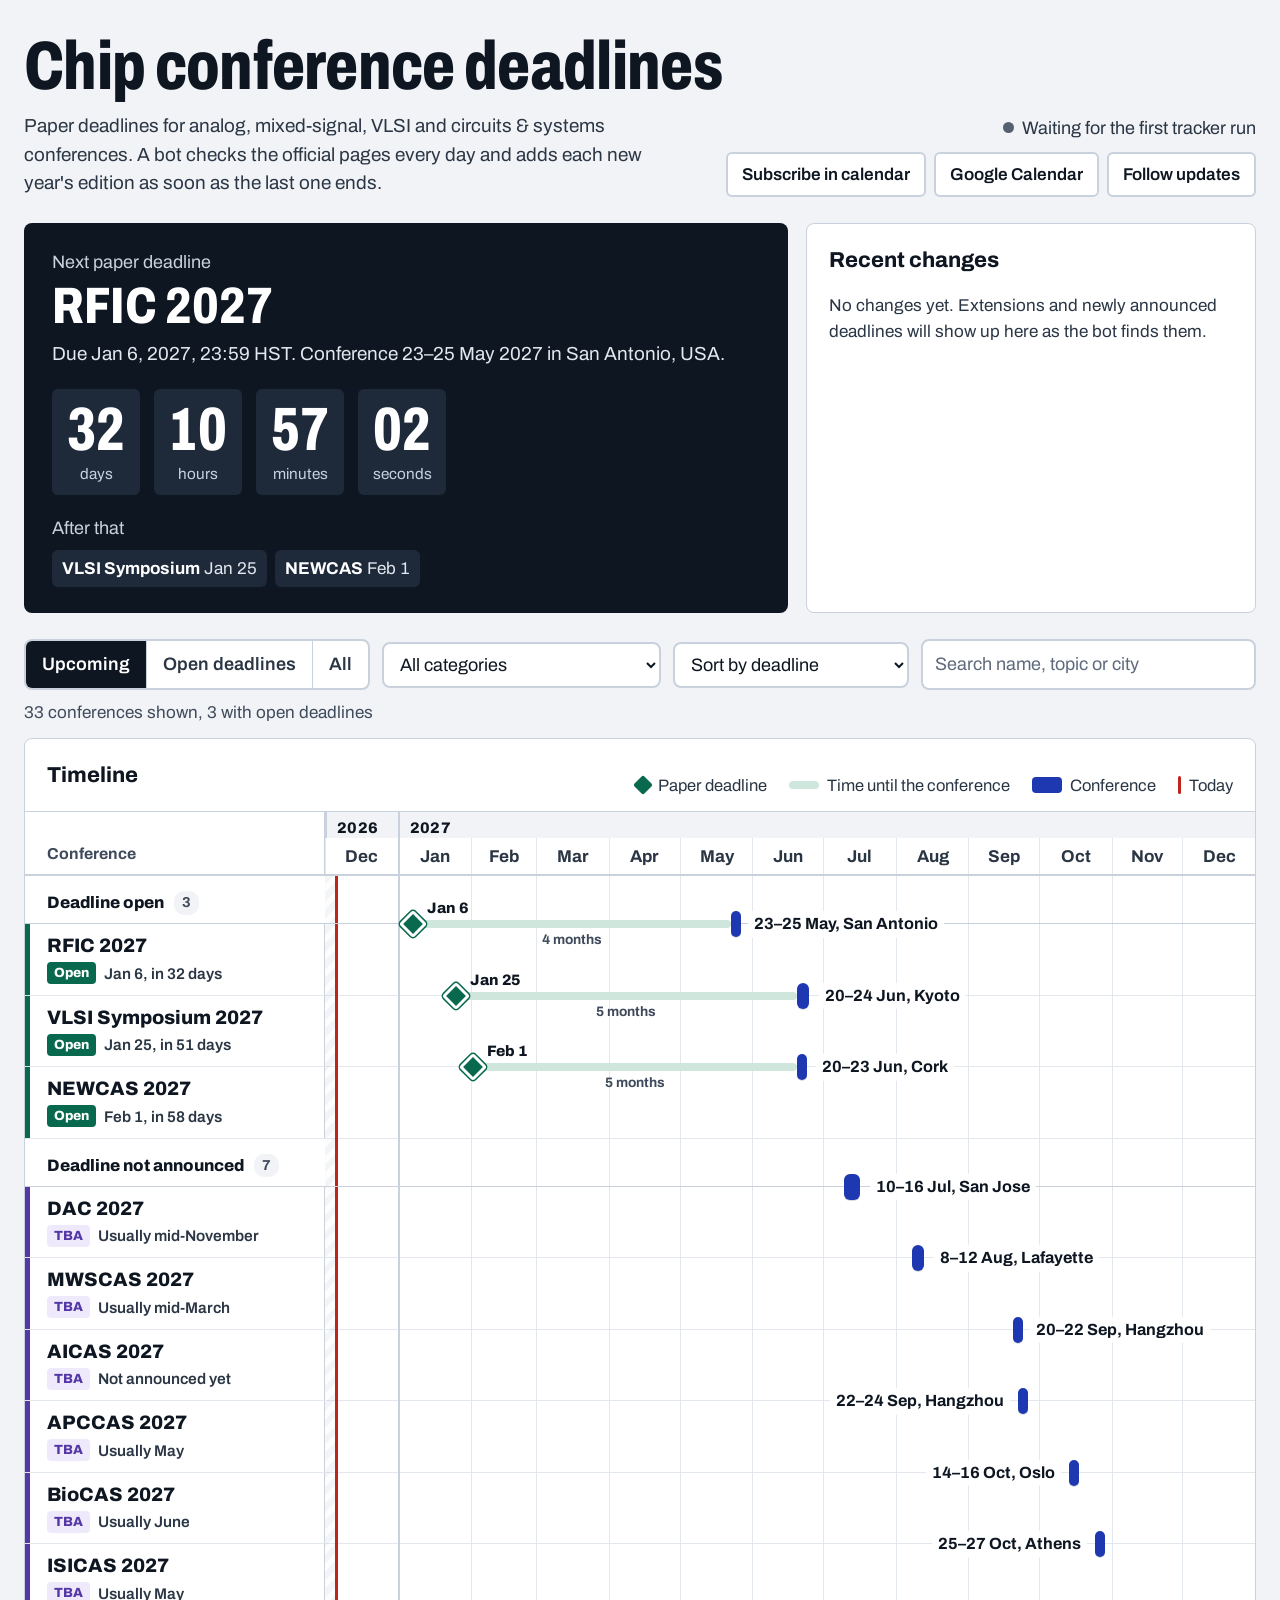
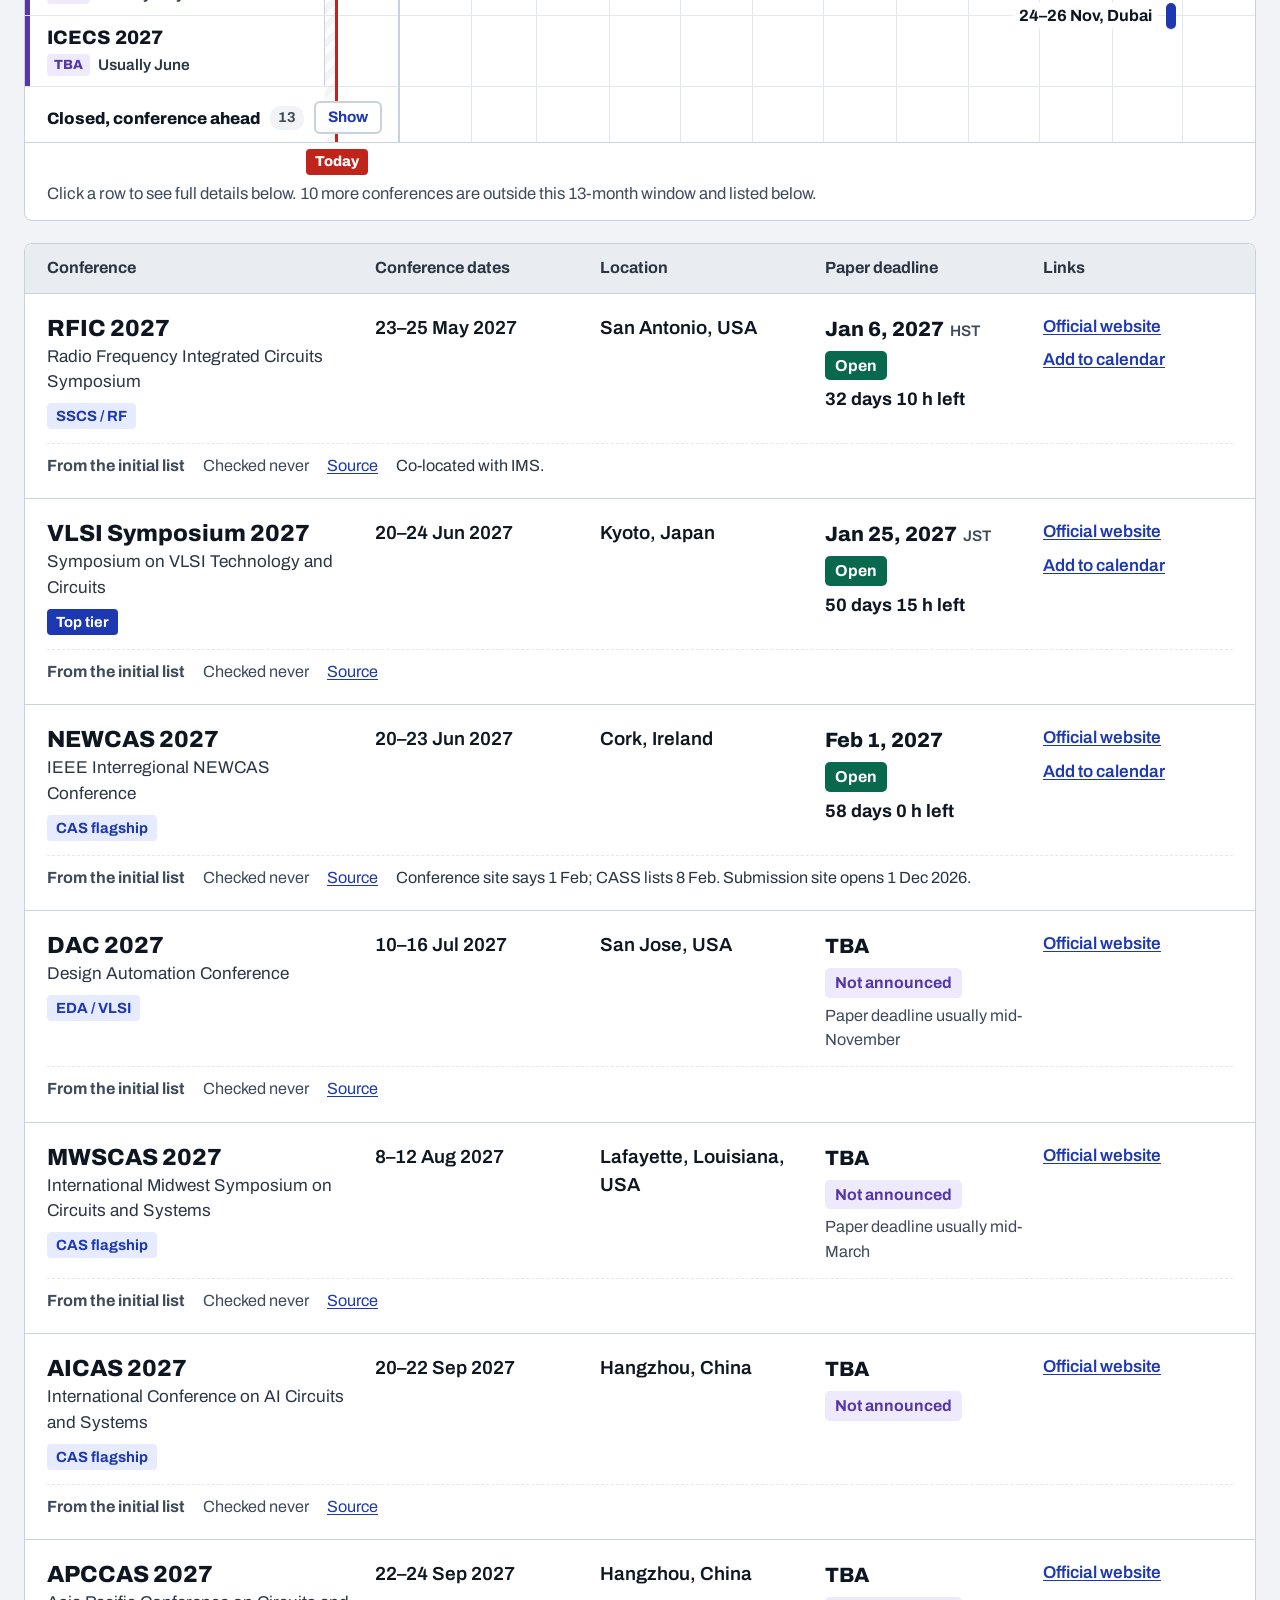
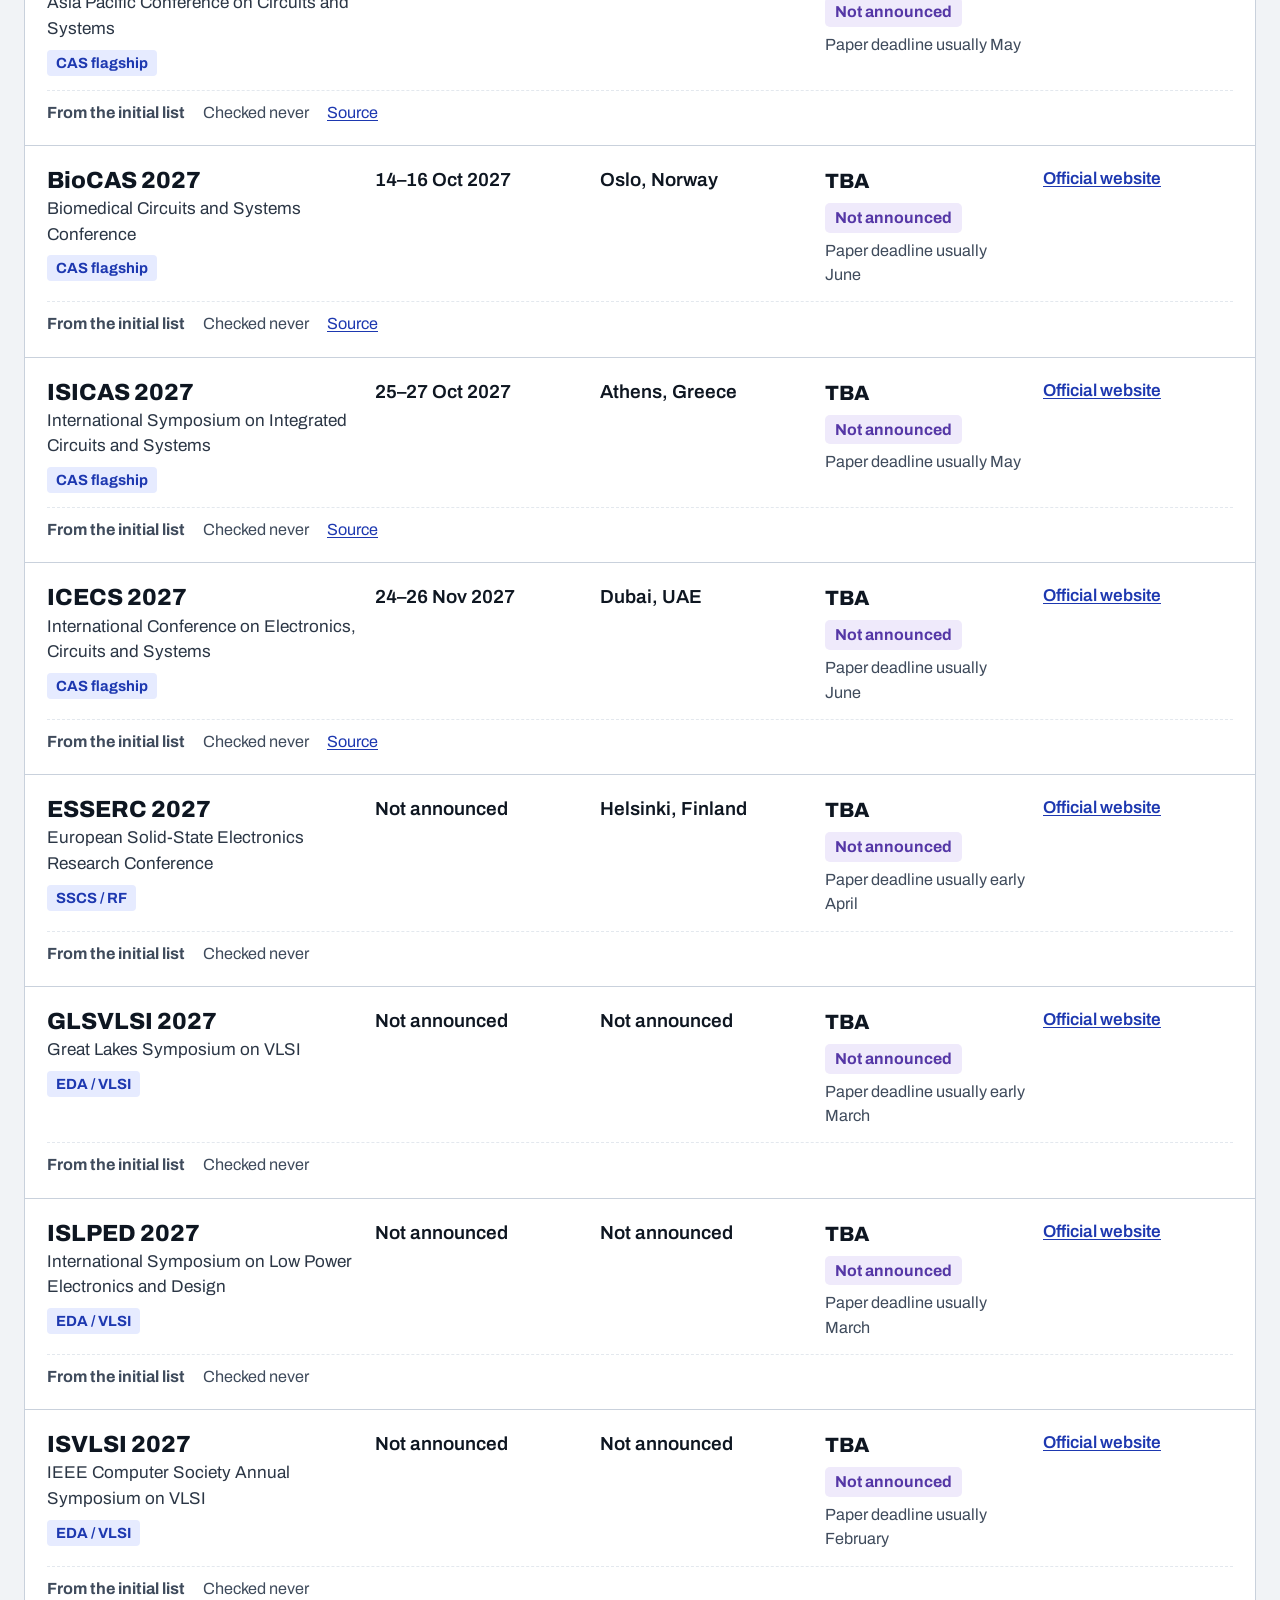
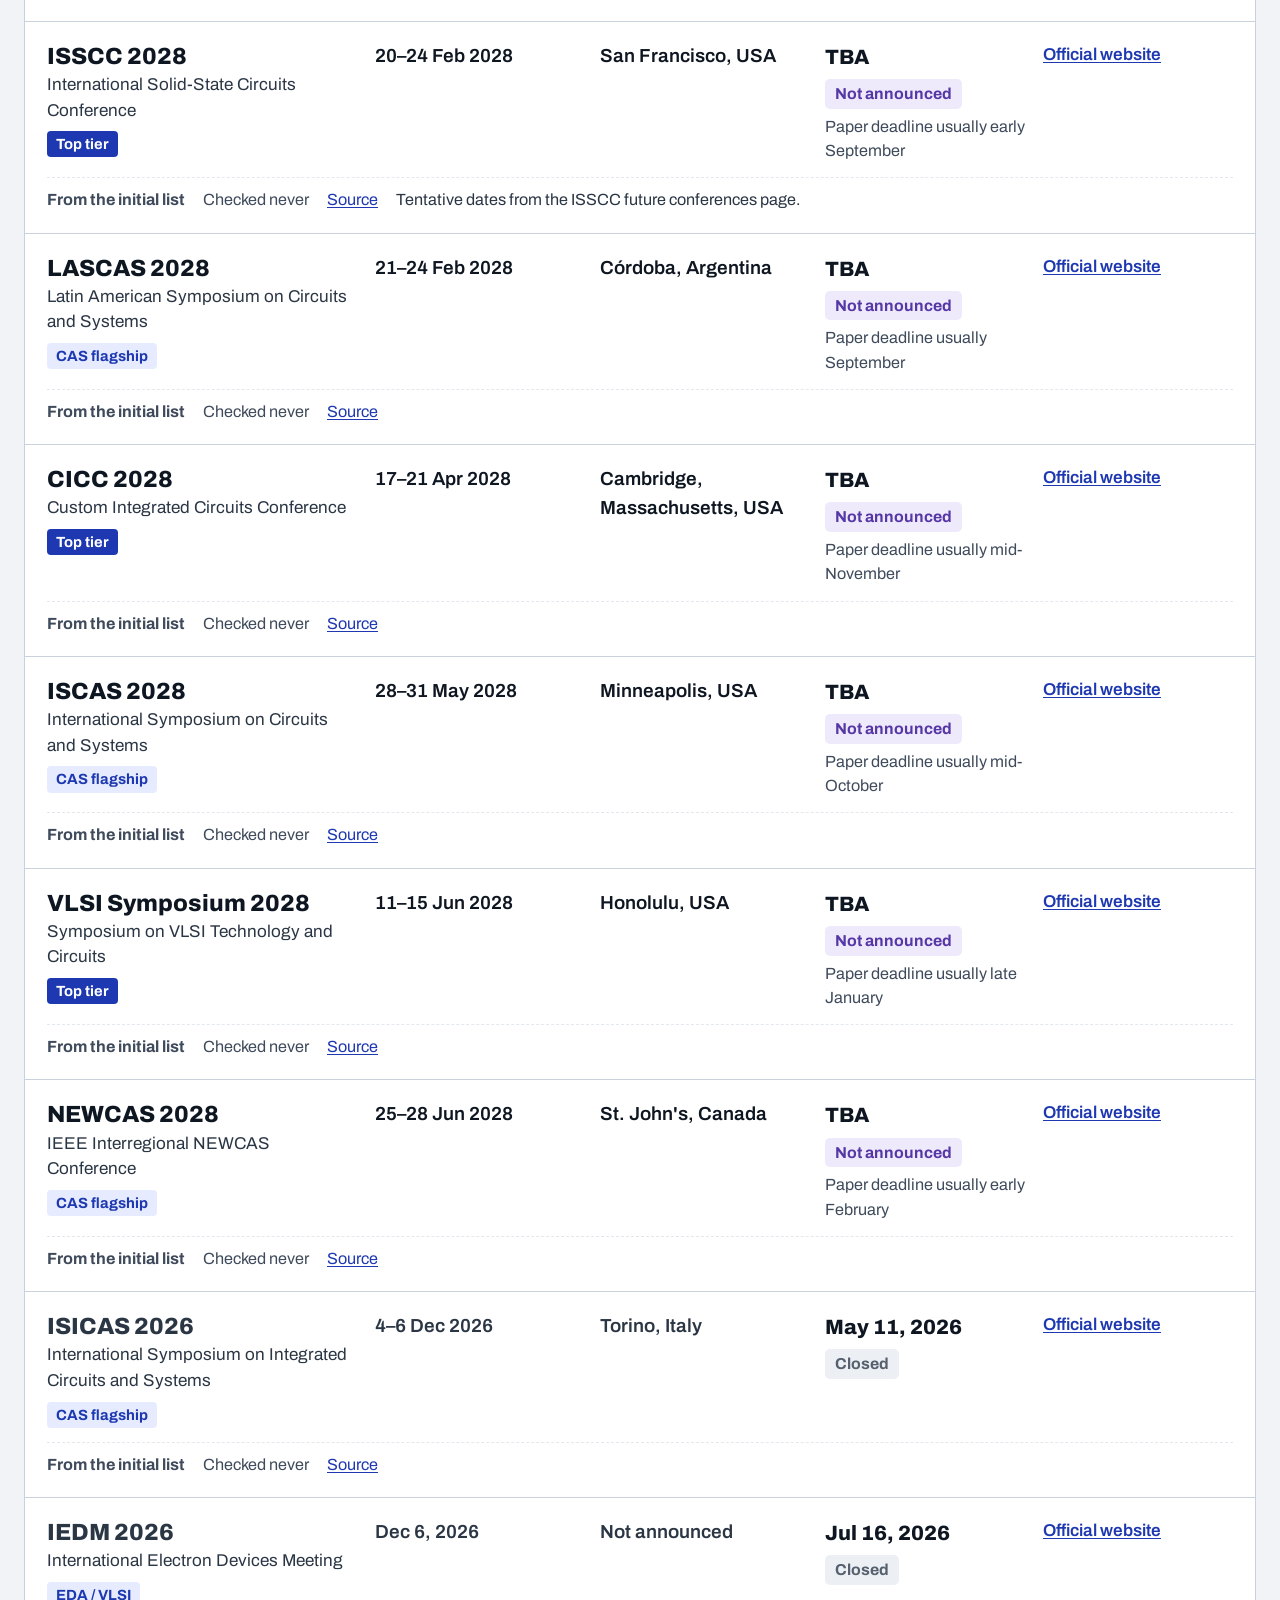
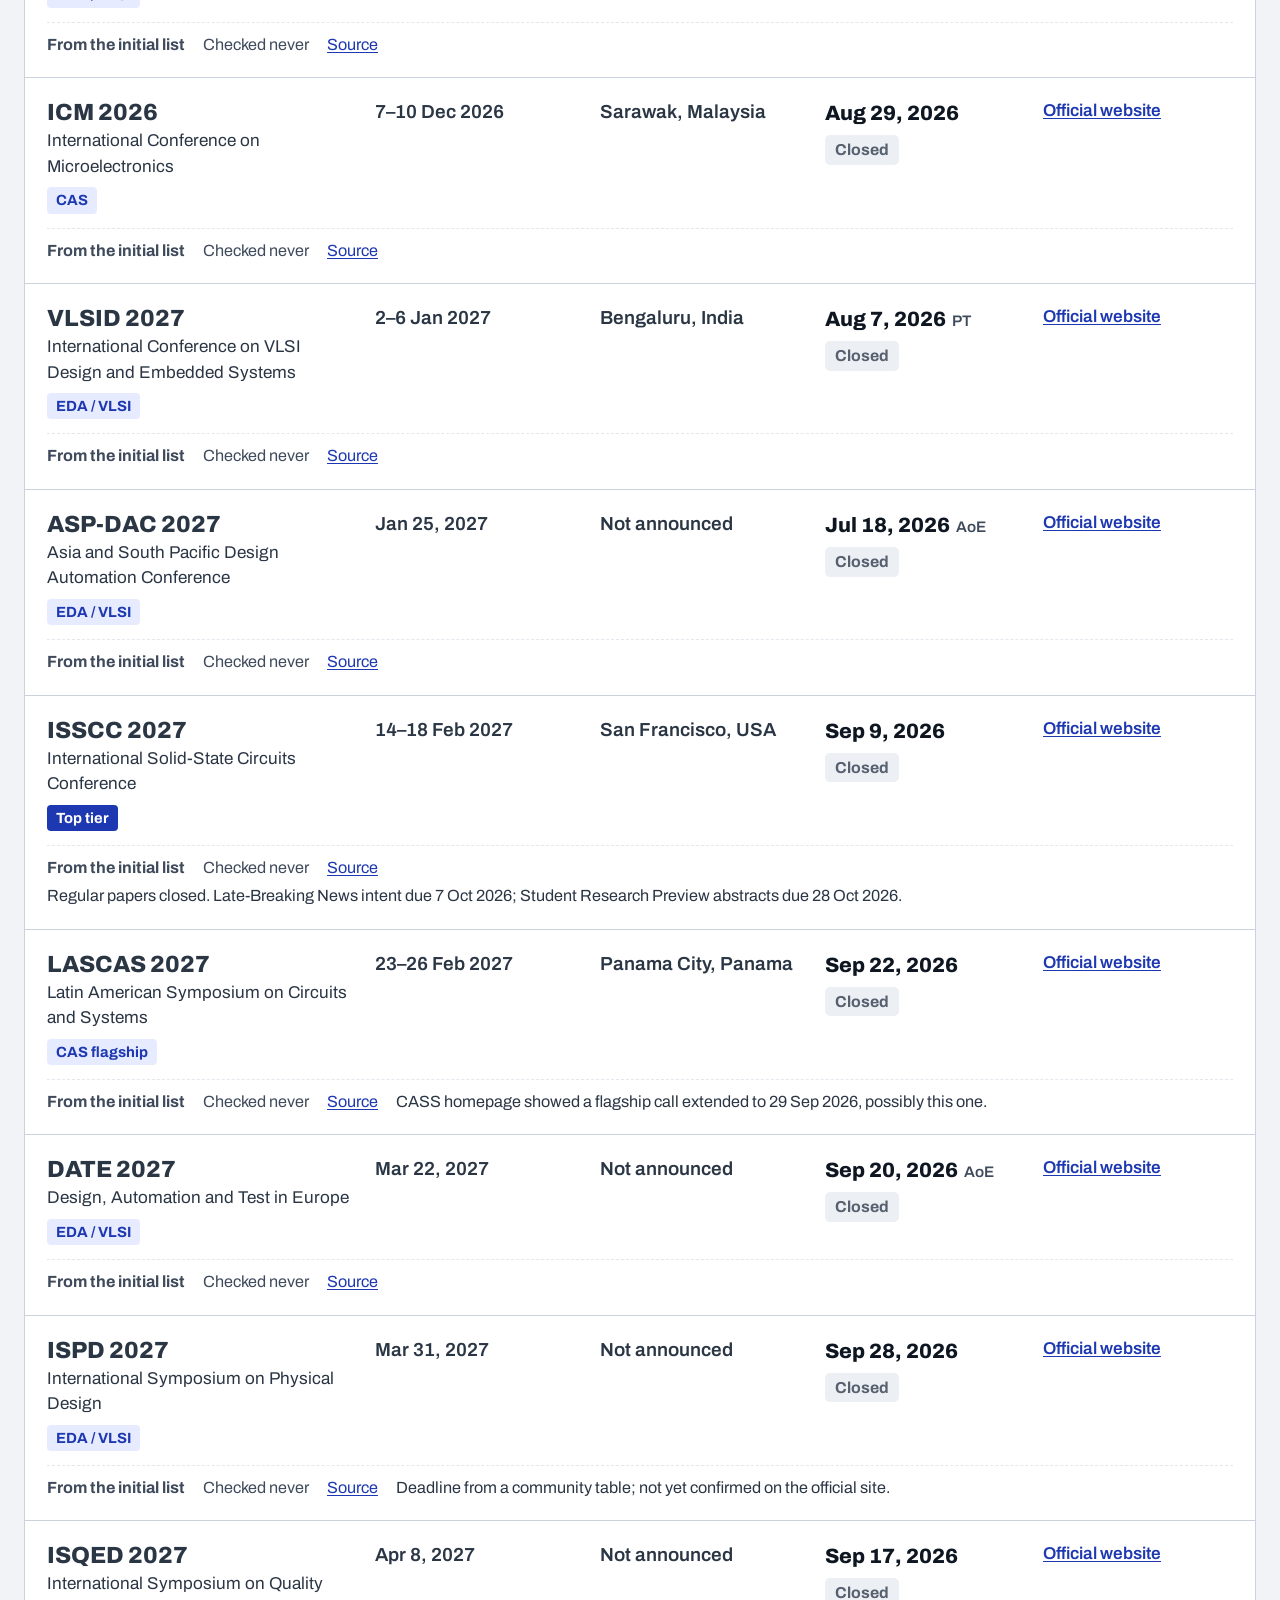
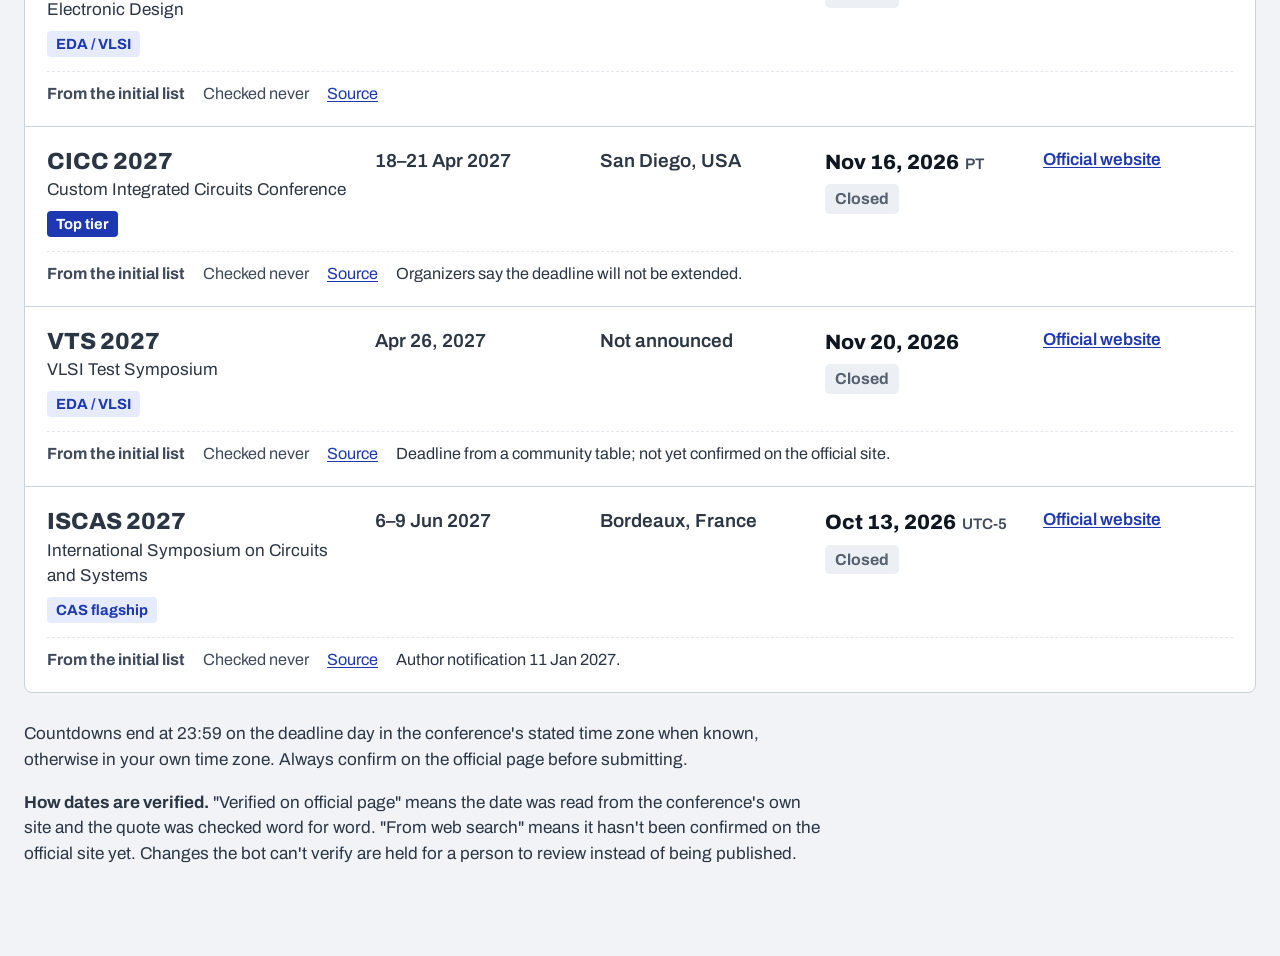
==== commit f1bcd96a: "Update from site-update-6.zip" ====
--- a/docs/index.html
+++ b/docs/index.html
@@ -8,7 +8,7 @@
   <link rel="alternate" type="application/rss+xml" title="Deadline changes" href="feed.xml">
   <link rel="preconnect" href="https://fonts.googleapis.com">
   <link href="https://fonts.googleapis.com/css2?family=Archivo:wdth,wght@62..125,400..800&display=swap" rel="stylesheet">
-  <link rel="stylesheet" href="assets/style.css">
+  <link rel="stylesheet" href="assets/style.css?v=6">
   <script>
     // Optional: set your repository URL if automatic detection doesn't work (e.g. custom domain).
     window.TRACKER_CONFIG = { repo: "" };
@@ -83,6 +83,6 @@
     <p id="repoLinks"></p>
   </footer>
 </div>
-<script src="assets/app.js"></script>
+<script src="assets/app.js?v=6"></script>
 </body>
 </html>
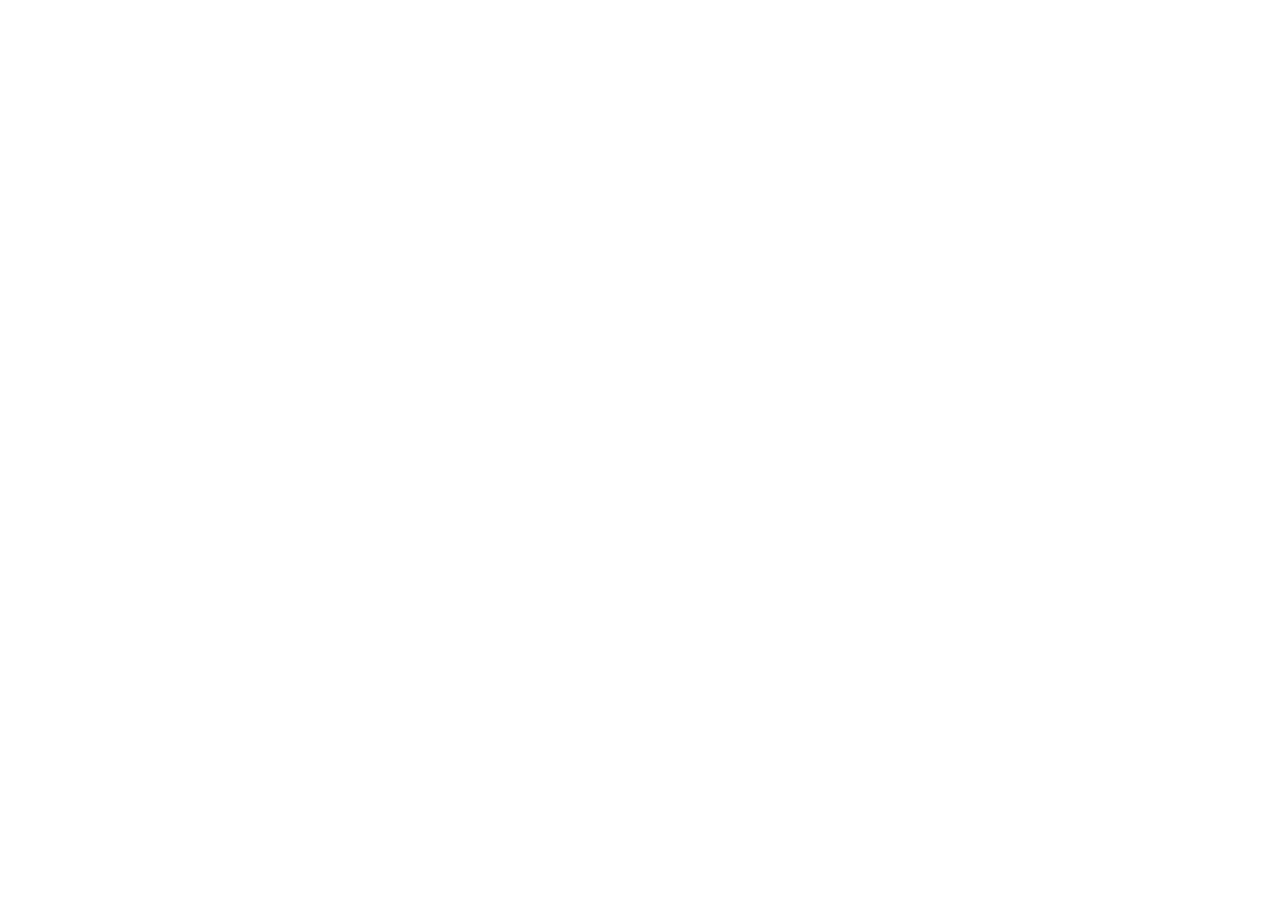
==== commit 99a87411: "Retire this copy: the tracker now runs at nithinpuru.github.io/deadline/ The tracker moved to Nithin" ====
--- a/docs/index.html
+++ b/docs/index.html
@@ -1,88 +1,18 @@
-<!doctype html>
+<!DOCTYPE html>
 <html lang="en">
 <head>
-  <meta charset="utf-8">
-  <meta name="viewport" content="width=device-width, initial-scale=1">
-  <title>Chip conference deadlines</title>
-  <meta name="description" content="Live paper deadlines for analog, mixed-signal, VLSI and circuits & systems conferences: ISSCC, VLSI Symposium, CICC, ISCAS, BioCAS, AICAS, NEWCAS and more. Checked automatically every day.">
-  <link rel="alternate" type="application/rss+xml" title="Deadline changes" href="feed.xml">
-  <link rel="preconnect" href="https://fonts.googleapis.com">
-  <link href="https://fonts.googleapis.com/css2?family=Archivo:wdth,wght@62..125,400..800&display=swap" rel="stylesheet">
-  <link rel="stylesheet" href="assets/style.css?v=6">
-  <script>
-    // Optional: set your repository URL if automatic detection doesn't work (e.g. custom domain).
-    window.TRACKER_CONFIG = { repo: "" };
-  </script>
+<meta charset="utf-8">
+<meta name="viewport" content="width=device-width, initial-scale=1">
+<meta name="robots" content="noindex">
+<title>Chip conference deadlines (moved)</title>
+<link rel="canonical" href="https://nithinpuru.github.io/deadline/">
+<script>
+  // This tracker moved to nithinpuru.github.io/deadline/ - forward, keeping the query and #fragment.
+  location.replace("https://nithinpuru.github.io/deadline/" + location.search + location.hash);
+</script>
+<meta http-equiv="refresh" content="0; url=https://nithinpuru.github.io/deadline/">
 </head>
 <body>
-<a class="skip" href="#content">Skip to conferences</a>
-<div class="wrap">
-  <header class="top">
-    <h1>Chip conference deadlines</h1>
-    <p class="sub">Paper deadlines for analog, mixed-signal, VLSI and circuits &amp; systems conferences. A bot checks the official pages every day and adds each new year's edition as soon as the last one ends.</p>
-    <div class="monitor">
-      <p id="health"><span class="dot"></span>Loading…</p>
-      <div class="subscribe">
-        <a id="subCal" class="btn" href="deadlines.ics">Subscribe in calendar</a>
-        <a id="subGcal" class="btn" href="#" target="_blank" rel="noopener">Google Calendar</a>
-        <a class="btn" href="updates.html">Follow updates</a>
-      </div>
-    </div>
-  </header>
-
-  <div class="top-grid">
-    <section class="hero" id="hero" aria-live="off"></section>
-    <section class="card changes">
-      <h2>Recent changes</h2>
-      <ol id="changes"></ol>
-    </section>
-  </div>
-
-
-
-  <div class="controls" id="content">
-    <div class="seg" role="group" aria-label="Show">
-      <button data-view="upcoming" aria-pressed="true">Upcoming</button>
-      <button data-view="open" aria-pressed="false">Open deadlines</button>
-      <button data-view="all" aria-pressed="false">All</button>
-    </div>
-    <select id="catSel" aria-label="Category">
-      <option value="">All categories</option>
-      <option value="t1">Top tier (ISSCC, VLSI, CICC)</option>
-      <option value="ssc">Other SSCS &amp; RF</option>
-      <option value="casf">CAS flagships</option>
-      <option value="cas">Other CAS</option>
-      <option value="eda">EDA, VLSI, test &amp; devices</option>
-    </select>
-    <select id="sortSel" aria-label="Sort by">
-      <option value="deadline">Sort by deadline</option>
-      <option value="conf">Sort by conference date</option>
-    </select>
-    <input type="search" id="q" placeholder="Search name, topic or city" aria-label="Search">
-  </div>
-  <p class="count-line" id="countLine" aria-live="polite"></p>
-
-  <section class="card tl-card" aria-labelledby="tlTitle">
-    <div class="tl-top">
-      <h2 id="tlTitle">Timeline</h2>
-      <ul class="legend">
-        <li><span class="lg-dl"></span>Paper deadline</li>
-        <li><span class="lg-gap"></span>Time until the conference</li>
-        <li><span class="lg-conf"></span>Conference</li>
-        <li><span class="lg-today"></span>Today</li>
-      </ul>
-    </div>
-    <div id="timeline"></div>
-  </section>
-
-  <section id="listView" class="list" aria-label="Conference list"><div class="empty">Loading conferences…</div></section>
-
-  <footer>
-    <p>Countdowns end at 23:59 on the deadline day in the conference's stated time zone when known, otherwise in your own time zone. Always confirm on the official page before submitting.</p>
-    <p><strong>How dates are verified.</strong> "Verified on official page" means the date was read from the conference's own site and the quote was checked word for word. "From web search" means it hasn't been confirmed on the official site yet. Changes the bot can't verify are held for a person to review instead of being published.</p>
-    <p id="repoLinks"></p>
-  </footer>
-</div>
-<script src="assets/app.js?v=6"></script>
+<p>The chip conference deadline tracker moved to <a href="https://nithinpuru.github.io/deadline/">https://nithinpuru.github.io/deadline/</a>.</p>
 </body>
 </html>
